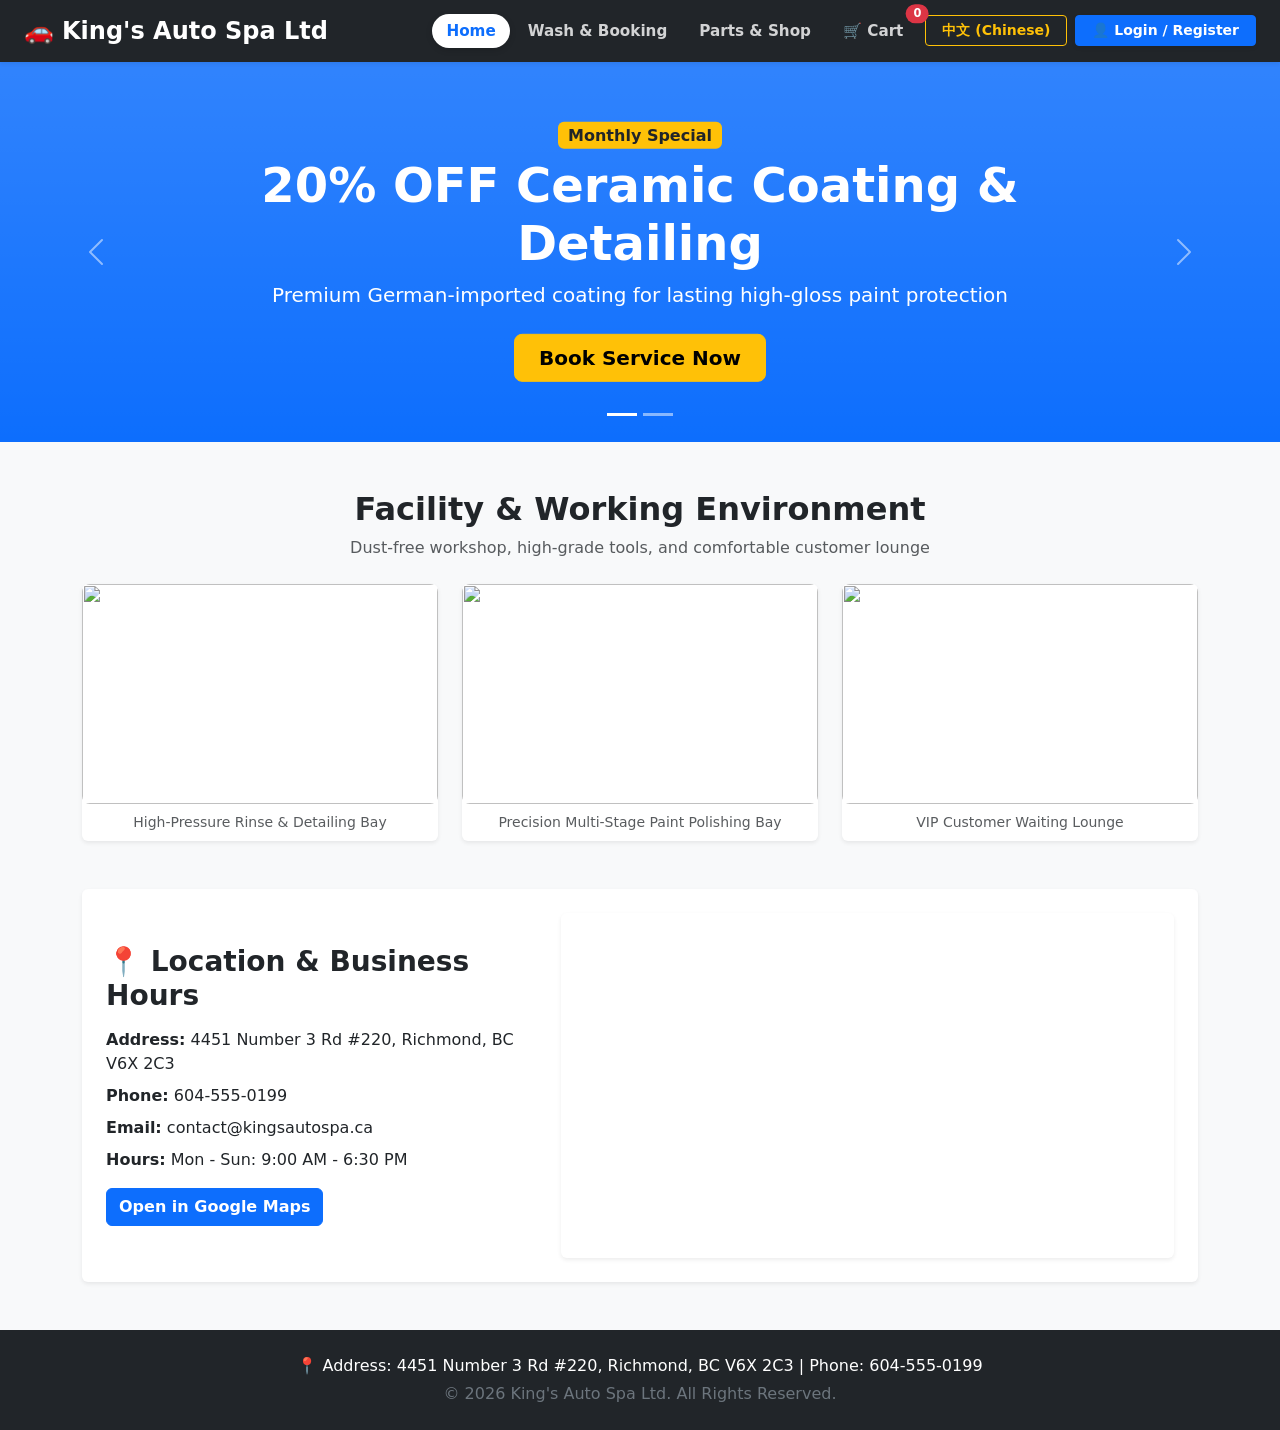
==== admin.html @ 3439a3f7 "Initial commit" ====
<!DOCTYPE html>
<html lang="en">
<head>
  <meta charset="UTF-8">
  <meta name="viewport" content="width=device-width, initial-scale=1.0">
  <title>Admin Dashboard - King's Auto Spa Ltd</title>
  <link href="https://cdn.jsdelivr.net/npm/bootstrap@5.3.0/dist/css/bootstrap.min.css" rel="stylesheet">
  <style>
    body { background-color: #f8f9fa; }
    .sidebar { min-height: 100vh; background-color: #212529; color: white; }
    .sidebar .nav-link { color: rgba(255,255,255,0.75); margin-bottom: 5px; border-radius: 6px; }
    .sidebar .nav-link.active, .sidebar .nav-link:hover { color: white; background-color: #0d6efd; }
    .metric-card { cursor: pointer; transition: transform 0.2s; }
    .metric-card:hover { transform: translateY(-3px); }
    .calendar-grid { display: grid; grid-template-columns: repeat(7, 1fr); gap: 10px; }
    .calendar-day-col { min-height: 260px; background: #ffffff; border: 1px solid #dee2e6; border-radius: 8px; padding: 8px; }
    .cal-booking-item { font-size: 0.8rem; border-radius: 4px; padding: 5px; margin-bottom: 6px; border-left: 4px solid #0d6efd; background: #e7f1ff; }
    .cal-booking-done { background: #e9ecef !important; border-left-color: #6c757d !important; color: #6c757d !important; text-decoration: line-through; }
  </style>
</head>
<body>

<div class="container-fluid">
  <div class="row">
    <!-- 侧边导航栏 -->
    <nav class="col-md-3 col-lg-2 d-md-block sidebar p-3 collapse">
      <h4 class="fw-bold text-center py-3 border-bottom border-secondary">🚗 King's Admin</h4>
      <div class="p-2 mb-3 bg-secondary bg-opacity-25 rounded text-center small" id="adminBadge">Loading...</div>

      <ul class="nav nav-pills flex-column">
        <li class="nav-item"><a class="nav-link active" id="tab-btn-dashboard" href="javascript:void(0)" onclick="switchTab('dashboard')">📊 运营看板 (Overview)</a></li>
        <li class="nav-item"><a class="nav-link" id="tab-btn-products" href="javascript:void(0)" onclick="switchTab('products')">📦 商品与库存 (Products)</a></li>
        <li class="nav-item"><a class="nav-link" id="tab-btn-bookings" href="javascript:void(0)" onclick="switchTab('bookings')">📅 洗车预约日历 (Bookings)</a></li>
        <li class="nav-item"><a class="nav-link" id="tab-btn-orders" href="javascript:void(0)" onclick="switchTab('orders')">🛍️ 总订单管理 (Orders)</a></li>

        <!-- 员工注册审批模块 (仅老板 ADMIN 可见，员工账号绝对不可见) -->
        <li class="nav-item mt-2" id="ownerApprovalTab" style="display: none;">
          <a class="nav-link position-relative text-warning border border-warning" id="tab-btn-staff" href="javascript:void(0)" onclick="switchTab('staff')">
            ✉️ 员工审批
            <span class="badge bg-danger rounded-pill ms-1" id="pendingStaffBadge">0</span>
          </a>
        </li>

        <hr class="border-secondary my-3">
        <li class="nav-item"><a class="nav-link text-info" href="index.html">🏠 返回客户主站</a></li>
        <li class="nav-item mt-2"><a class="nav-link text-danger border border-danger text-center" href="javascript:void(0)" onclick="adminLogout()">登出后台</a></li>
      </ul>
    </nav>

    <!-- 主内容区 -->
    <main class="col-md-9 ms-sm-auto col-lg-10 px-md-4 py-4">

      <!-- 1. 运营看板 -->
      <section id="tab-dashboard">
        <h3 class="fw-bold mb-4">今日营业概况</h3>
        <div class="row g-3 mb-4">
          <div class="col-md-4">
            <div class="card bg-primary text-white p-3 shadow-sm border-0 metric-card" onclick="switchTab('bookings')">
              <div class="d-flex justify-content-between"><h5>今日洗车预约</h5><span>📅 点击跳转</span></div>
              <h2 class="fw-bold mb-0" id="statTodayBookings">0 单</h2>
              <small class="text-white-50" id="statCompletedBookings">0 单已施工完成</small>
            </div>
          </div>
          <div class="col-md-4">
            <div class="card bg-success text-white p-3 shadow-sm border-0 metric-card" onclick="switchTab('orders')">
              <div class="d-flex justify-content-between"><h5>待发货/自提订单</h5><span>🛍️ 点击跳转</span></div>
              <h2 class="fw-bold mb-0" id="statPendingOrders">0 单</h2>
              <small class="text-white-50">点击进入总订单中心统一处理</small>
            </div>
          </div>
          <div class="col-md-4">
            <div class="card bg-warning text-dark p-3 shadow-sm border-0 metric-card" onclick="switchTab('products')">
              <div class="d-flex justify-content-between"><h5>库存预警</h5><span>📦 点击跳转</span></div>
              <h2 class="fw-bold mb-0" id="statLowStockCount">0 种商品</h2>
              <small class="text-truncate d-block" id="statLowStockNames">库存正常</small>
            </div>
          </div>
        </div>
      </section>

      <!-- 2. 商品与库存管理 -->
      <section id="tab-products" style="display:none;">
        <div class="d-flex justify-content-between align-items-center mb-3">
          <h3 class="fw-bold mb-0">汽车用品与库存管理</h3>
          <button class="btn btn-primary fw-bold" data-bs-toggle="modal" data-bs-target="#addProductModal">+ 上架新商品 (含照片)</button>
        </div>
        <div class="card shadow-sm border-0">
          <div class="table-responsive">
            <table class="table table-hover align-middle mb-0">
              <thead class="table-light">
              <tr>
                <th>商品图片</th>
                <th>商品名称</th>
                <th>定价 (CAD)</th>
                <th>库存调整</th>
                <th>当前状态</th>
                <th>上下架操作</th>
              </tr>
              </thead>
              <tbody id="adminProductsTable"></tbody>
            </table>
          </div>
        </div>
      </section>

      <!-- 3. 洗车预约管理与排班日历 -->
      <section id="tab-bookings" style="display:none;">
        <h3 class="fw-bold mb-3">洗车预约管理与排班日历</h3>
        <div class="card p-3 shadow-sm border-0 mb-4">
          <h5 class="fw-bold mb-3">📅 未来 7 天预约时间占用看板</h5>
          <div class="calendar-grid" id="calendarGrid"></div>
        </div>
        <div class="card shadow-sm border-0">
          <div class="card-header bg-white fw-bold">预约登记列表</div>
          <div class="table-responsive">
            <table class="table table-hover align-middle mb-0">
              <thead class="table-light">
              <tr>
                <th>客户</th>
                <th>车型 / 车牌</th>
                <th>预约套餐</th>
                <th>预约到店时间</th>
                <th>状态</th>
                <th>操作</th>
              </tr>
              </thead>
              <tbody id="adminBookingsTable"></tbody>
            </table>
          </div>
        </div>
      </section>

      <!-- 4. 总订单管理中心 -->
      <section id="tab-orders" style="display:none;">
        <h3 class="fw-bold mb-3">商城总订单管理中心</h3>
        <div class="card shadow-sm border-0">
          <div class="table-responsive">
            <table class="table table-hover align-middle mb-0">
              <thead class="table-light">
              <tr>
                <th>订单号 / 时间</th>
                <th>客户信息</th>
                <th>购买商品</th>
                <th>金额 / 支付方式</th>
                <th>履约方式</th>
                <th>处理操作</th>
              </tr>
              </thead>
              <tbody id="adminOrdersTable"></tbody>
            </table>
          </div>
        </div>
      </section>

      <!-- 5. 员工申请审批中心 (仅老板 ADMIN 可见) -->
      <section id="tab-staff" style="display:none;">
        <h3 class="fw-bold mb-3">👔 员工注册申请审批中心</h3>
        <div class="card shadow-sm border-0 mb-4">
          <div class="card-header bg-warning bg-opacity-25 fw-bold">待审批员工名单</div>
          <div class="table-responsive">
            <table class="table table-hover align-middle mb-0">
              <thead class="table-light">
              <tr>
                <th>申请人姓名</th>
                <th>申请邮箱</th>
                <th>指定工位号</th>
                <th>申请提交时间</th>
                <th>审批操作</th>
              </tr>
              </thead>
              <tbody id="pendingStaffTable"></tbody>
            </table>
          </div>
        </div>

        <div class="card shadow-sm border-0">
          <div class="card-header bg-light fw-bold">已批准正式员工列表</div>
          <div class="table-responsive">
            <table class="table table-hover align-middle mb-0">
              <thead class="table-light">
              <tr>
                <th>员工姓名</th>
                <th>登录邮箱</th>
                <th>工位号</th>
                <th>账号状态</th>
                <th>管理</th>
              </tr>
              </thead>
              <tbody id="approvedStaffTable"></tbody>
            </table>
          </div>
        </div>
      </section>

    </main>
  </div>
</div>

<!-- 上架新商品 Modal -->
<div class="modal fade" id="addProductModal" tabindex="-1">
  <div class="modal-dialog">
    <div class="modal-content">
      <div class="modal-header">
        <h5 class="modal-title fw-bold">上架新商品</h5>
        <button type="button" class="btn-close" data-bs-dismiss="modal"></button>
      </div>
      <form onsubmit="handleAddNewProduct(event)">
        <div class="modal-body">
          <div class="mb-3">
            <label class="form-label fw-bold">商品名称 *</label>
            <input type="text" class="form-control" id="newProdName" placeholder="例如：德国进口去油膜清洁湿巾" required>
          </div>
          <div class="mb-3">
            <label class="form-label fw-bold">定价 ($ CAD) *</label>
            <input type="number" step="0.01" class="form-control" id="newProdPrice" placeholder="24.99" required>
          </div>
          <div class="mb-3">
            <label class="form-label fw-bold">初始库存数量 *</label>
            <input type="number" class="form-control" id="newProdStock" placeholder="20" required>
          </div>
          <div class="mb-3">
            <label class="form-label fw-bold">选择商品照片 (本地文件上传) *</label>
            <input type="file" class="form-control" id="newProdFile" accept="image/*">
            <small class="text-muted">也可以在下方直接填入在线图片链接：</small>
            <input type="url" class="form-control mt-1" id="newProdUrl" placeholder="https://example.com/photo.jpg">
          </div>
        </div>
        <div class="modal-footer">
          <button type="button" class="btn btn-secondary" data-bs-dismiss="modal">取消</button>
          <button type="submit" class="btn btn-primary fw-bold">确认上架到商城</button>
        </div>
      </form>
    </div>
  </div>
</div>

<script src="https://cdn.jsdelivr.net/npm/bootstrap@5.3.0/dist/js/bootstrap.bundle.min.js"></script>
<script>
  let currentUser = null;

  document.addEventListener('DOMContentLoaded', () => {
    currentUser = JSON.parse(localStorage.getItem('apex_user'));
    if (!currentUser || (currentUser.role !== 'ADMIN' && currentUser.role !== 'STAFF')) {
      alert('⚠️ 访问拒绝：仅老板或员工账号有权访问此后台！');
      window.location.href = 'index.html';
      return;
    }

    // 显示身份徽章
    const isOwner = (currentUser.role === 'ADMIN');
    document.getElementById('adminBadge').innerHTML = `
            <div>👤 <strong>${currentUser.name}</strong></div>
            <div class="text-warning small">${isOwner ? '👑 超级管理员 (Owner)' : `🛠️ 车行员工 (${currentUser.station || 'Staff'})`}</div>
        `;

    // 核心权限隔离：只有老板才显示“员工审批”选项卡
    if (isOwner) {
      document.getElementById('ownerApprovalTab').style.display = 'block';
    }

    refreshAllAdminData();
  });

  function adminLogout() {
    localStorage.removeItem('apex_user');
    window.location.href = 'index.html';
  }

  function switchTab(tabId) {
    // 安全拦截：非老板用户阻止切换到员工审批页面
    if (tabId === 'staff' && currentUser.role !== 'ADMIN') {
      alert('⚠️ 权限不足：员工无权进行账号审批操作！');
      return;
    }

    document.querySelectorAll('main > section').forEach(sec => sec.style.display = 'none');
    document.getElementById('tab-' + tabId).style.display = 'block';
    document.querySelectorAll('.sidebar .nav-link').forEach(link => link.classList.remove('active'));
    const btn = document.getElementById('tab-btn-' + tabId);
    if (btn) btn.classList.add('active');

    refreshAllAdminData();
  }

  function refreshAllAdminData() {
    renderDashboardMetrics();
    renderAdminProducts();
    renderAdminBookingsAndCalendar();
    renderAdminOrders();
    if (currentUser && currentUser.role === 'ADMIN') {
      renderStaffApprovalModule();
    }
  }

  // 1. 运营看板
  function renderDashboardMetrics() {
    const todayStr = new Date().toISOString().split('T')[0];
    const bookings = JSON.parse(localStorage.getItem('apex_bookings') || "[]");
    const todayBookings = bookings.filter(b => b.date === todayStr);
    const doneToday = todayBookings.filter(b => b.status === 'COMPLETED').length;

    document.getElementById('statTodayBookings').innerText = `${todayBookings.length} 单`;
    document.getElementById('statCompletedBookings').innerText = `${doneToday} 单已施工完成`;

    const orders = JSON.parse(localStorage.getItem('apex_all_orders') || "[]");
    const pendingOrders = orders.filter(o => o.status !== 'COMPLETED').length;
    document.getElementById('statPendingOrders').innerText = `${pendingOrders} 单`;

    const products = JSON.parse(localStorage.getItem('apex_products') || "[]");
    const lowStock = products.filter(p => p.stock <= 3);
    document.getElementById('statLowStockCount').innerText = `${lowStock.length} 种商品`;
    document.getElementById('statLowStockNames').innerText = lowStock.length > 0 ? lowStock.map(p => p.name).join(', ') : '库存正常';
  }

  // 2. 商品管理
  function renderAdminProducts() {
    const products = JSON.parse(localStorage.getItem('apex_products') || "[]");
    const tbody = document.getElementById('adminProductsTable');
    tbody.innerHTML = products.map(p => `
            <tr>
                <td><img src="${p.img}" style="width:50px; height:50px; object-fit:cover;" class="rounded border"></td>
                <td class="fw-bold">${p.name}</td>
                <td>$${parseFloat(p.price).toFixed(2)}</td>
                <td>
                    <div class="d-flex align-items-center gap-2">
                        <button class="btn btn-outline-secondary btn-sm px-2" onclick="changeStock(${p.id}, -1)">-</button>
                        <span class="fw-bold ${p.stock <= 3 ? 'text-danger' : ''}">${p.stock} 件</span>
                        <button class="btn btn-outline-secondary btn-sm px-2" onclick="changeStock(${p.id}, 1)">+</button>
                    </div>
                </td>
                <td>
                    <span class="badge ${p.status === 'ACTIVE' ? (p.stock > 0 ? 'bg-success' : 'bg-warning text-dark') : 'bg-secondary'}">
                        ${p.status === 'ACTIVE' ? (p.stock > 0 ? '在售中' : '缺货中') : '已下架'}
                    </span>
                </td>
                <td>
                    <button class="btn btn-sm ${p.status === 'ACTIVE' ? 'btn-outline-danger' : 'btn-outline-success'}" onclick="toggleProductStatus(${p.id})">
                        ${p.status === 'ACTIVE' ? '下架商品' : '重新上架'}
                    </button>
                </td>
            </tr>
        `).join('');
  }

  function changeStock(prodId, delta) {
    let products = JSON.parse(localStorage.getItem('apex_products') || "[]");
    const p = products.find(i => i.id === prodId);
    if (p) {
      p.stock = Math.max(0, p.stock + delta);
      localStorage.setItem('apex_products', JSON.stringify(products));
      refreshAllAdminData();
    }
  }

  function toggleProductStatus(prodId) {
    let products = JSON.parse(localStorage.getItem('apex_products') || "[]");
    const p = products.find(i => i.id === prodId);
    if (p) {
      p.status = (p.status === 'ACTIVE') ? 'INACTIVE' : 'ACTIVE';
      localStorage.setItem('apex_products', JSON.stringify(products));
      refreshAllAdminData();
    }
  }

  function handleAddNewProduct(event) {
    event.preventDefault();
    const name = document.getElementById('newProdName').value.trim();
    const price = parseFloat(document.getElementById('newProdPrice').value);
    const stock = parseInt(document.getElementById('newProdStock').value);
    const fileInput = document.getElementById('newProdFile');
    const urlInput = document.getElementById('newProdUrl').value.trim();

    const finalizeSave = (imgSrc) => {
      let products = JSON.parse(localStorage.getItem('apex_products') || "[]");
      products.unshift({
        id: Date.now(),
        name,
        price,
        stock,
        status: "ACTIVE",
        img: imgSrc || "https://images.unsplash.com/photo-1563720223185-11003d516935?auto=format&fit=crop&w=400&q=80"
      });
      localStorage.setItem('apex_products', JSON.stringify(products));

      bootstrap.Modal.getInstance(document.getElementById('addProductModal')).hide();
      event.target.reset();
      alert('新商品上架成功，前台商城已实时同步！');
      refreshAllAdminData();
    };

    if (fileInput.files && fileInput.files[0]) {
      const reader = new FileReader();
      reader.onload = (e) => finalizeSave(e.target.result);
      reader.readAsDataURL(fileInput.files[0]);
    } else {
      finalizeSave(urlInput);
    }
  }

  // 3. 预约与日历
  function renderAdminBookingsAndCalendar() {
    const bookings = JSON.parse(localStorage.getItem('apex_bookings') || "[]");
    const tbody = document.getElementById('adminBookingsTable');
    tbody.innerHTML = bookings.map(b => `
            <tr>
                <td><strong>${b.name}</strong><br><small class="text-muted">${b.phone}</small></td>
                <td><span class="badge bg-light text-dark border">${b.carModel || 'N/A'}</span><br><code>${b.carPlate || 'N/A'}</code></td>
                <td>${b.pkg}</td>
                <td><strong>${b.date}</strong> ${b.time}</td>
                <td><span class="badge ${b.status === 'COMPLETED' ? 'bg-secondary' : 'bg-warning text-dark'}">${b.status === 'COMPLETED' ? '已施工完成' : '待到店'}</span></td>
                <td>
                    ${b.status !== 'COMPLETED' ? `<button class="btn btn-success btn-sm" onclick="completeBooking(${b.id})">标记完成</button>` : `<button class="btn btn-sm btn-outline-secondary" disabled>已归档</button>`}
                </td>
            </tr>
        `).join('');

    const grid = document.getElementById('calendarGrid');
    grid.innerHTML = '';
    for (let i = 0; i < 7; i++) {
      const d = new Date();
      d.setDate(d.getDate() + i);
      const dateStr = d.toISOString().split('T')[0];
      const dayBookings = bookings.filter(b => b.date === dateStr);

      grid.innerHTML += `
                <div class="calendar-day-col">
                    <div class="fw-bold border-bottom pb-1 mb-2 text-center ${i === 0 ? 'text-primary' : ''}">
                        ${dateStr.slice(5)} ${i === 0 ? '(今天)' : ''}
                    </div>
                    ${dayBookings.length === 0 ? '<div class="text-muted text-center small mt-4">空闲无排班</div>' : dayBookings.map(b => `
                        <div class="cal-booking-item ${b.status === 'COMPLETED' ? 'cal-booking-done' : ''}">
                            <strong>⏰ ${b.time}</strong><br>
                            ${b.name} (${b.carModel || 'Car'})<br>
                            <small>${b.pkg.split('(')[0]}</small>${b.status === 'COMPLETED' ? '<div><span class="badge bg-secondary">✓ 已完成</span></div>' : ''}
                        </div>
                    `).join('')}
                </div>
            `;
    }
  }

  function completeBooking(bookingId) {
    let bookings = JSON.parse(localStorage.getItem('apex_bookings') || "[]");
    const target = bookings.find(b => b.id === bookingId);
    if (target) {
      target.status = 'COMPLETED';
      localStorage.setItem('apex_bookings', JSON.stringify(bookings));
      refreshAllAdminData();
    }
  }

  // 4. 总订单处理
  function renderAdminOrders() {
    const orders = JSON.parse(localStorage.getItem('apex_all_orders') || "[]");
    const tbody = document.getElementById('adminOrdersTable');
    tbody.innerHTML = orders.map(o => `
            <tr>
                <td><strong>${o.orderId}</strong><br><small class="text-muted">${o.date}</small></td>
                <td>${o.customerName}<br><small class="text-muted">${o.customerEmail}</small></td>
                <td>${o.items.map(i => `<div>${i.name} ×${i.qty}</div>`).join('')}</td>
                <td><strong class="text-danger">$${o.total.toFixed(2)}</strong><br><small class="badge bg-light text-dark border">${o.paymentMethod}</small></td>
                <td><span class="badge bg-info text-dark">${o.delivery}</span><br><small>${o.address}</small></td>
                <td>
                    ${o.status !== 'COMPLETED' ? `<button class="btn btn-primary btn-sm" onclick="completeOrder('${o.orderId}')">标记已发货/自提</button>` : `<span class="text-success small fw-bold">✓ 订单已完成</span>`}
                </td>
            </tr>
        `).join('');
  }

  function completeOrder(orderId) {
    let orders = JSON.parse(localStorage.getItem('apex_all_orders') || "[]");
    const o = orders.find(item => item.orderId === orderId);
    if (o) {
      o.status = 'COMPLETED';
      localStorage.setItem('apex_all_orders', JSON.stringify(orders));
      refreshAllAdminData();
    }
  }

  // 5. 老板专用：员工审批流 (Employee Approval Flow)
  function renderStaffApprovalModule() {
    const pending = JSON.parse(localStorage.getItem('apex_pending_staff') || "[]");
    const approved = JSON.parse(localStorage.getItem('apex_approved_staff') || "[]");

    // 更新侧边栏小红标徽章
    document.getElementById('pendingStaffBadge').innerText = pending.length;

    // 待审批列表
    const pendingTbody = document.getElementById('pendingStaffTable');
    if (pending.length === 0) {
      pendingTbody.innerHTML = `<tr><td colspan="5" class="text-center text-muted py-3">暂无待审批的员工申请</td></tr>`;
    } else {
      pendingTbody.innerHTML = pending.map(s => `
                <tr>
                    <td class="fw-bold">${s.name}</td>
                    <td>${s.email}</td>
                    <td><span class="badge bg-warning text-dark">${s.station}</span></td>
                    <td><small class="text-muted">${s.appliedAt}</small></td>
                    <td>
                        <button class="btn btn-success btn-sm me-2" onclick="approveStaff(${s.id})">Approve (批准)</button>
                        <button class="btn btn-outline-danger btn-sm" onclick="rejectStaff(${s.id})">Reject (拒绝)</button>
                    </td>
                </tr>
            `).join('');
    }

    // 已批准员工列表
    const approvedTbody = document.getElementById('approvedStaffTable');
    if (approved.length === 0) {
      approvedTbody.innerHTML = `<tr><td colspan="5" class="text-center text-muted py-3">尚未添加任何正式员工</td></tr>`;
    } else {
      approvedTbody.innerHTML = approved.map(s => `
                <tr>
                    <td class="fw-bold">${s.name}</td>
                    <td>${s.email}</td>
                    <td><span class="badge bg-info text-dark">${s.station}</span></td>
                    <td><span class="badge bg-success">正常 (Active)</span></td>
                    <td>
                        <button class="btn btn-outline-danger btn-sm" onclick="removeApprovedStaff('${s.email}')">注销账号</button>
                    </td>
                </tr>
            `).join('');
    }
  }

  function approveStaff(staffId) {
    let pending = JSON.parse(localStorage.getItem('apex_pending_staff') || "[]");
    let approved = JSON.parse(localStorage.getItem('apex_approved_staff') || "[]");

    const targetIndex = pending.findIndex(s => s.id === staffId);
    if (targetIndex !== -1) {
      const target = pending.splice(targetIndex, 1)[0];
      approved.push(target);
      localStorage.setItem('apex_pending_staff', JSON.stringify(pending));
      localStorage.setItem('apex_approved_staff', JSON.stringify(approved));
      alert(`✅ 已批准员工 [${target.name} - 工位: ${target.station}]，该员工现在可凭工位密码登录后台！`);
      refreshAllAdminData();
    }
  }

  function rejectStaff(staffId) {
    let pending = JSON.parse(localStorage.getItem('apex_pending_staff') || "[]");
    pending = pending.filter(s => s.id !== staffId);
    localStorage.setItem('apex_pending_staff', JSON.stringify(pending));
    alert('已拒绝该员工申请');
    refreshAllAdminData();
  }

  function removeApprovedStaff(email) {
    if (confirm(`确定要注销员工 (${email}) 的后台权限吗？`)) {
      let approved = JSON.parse(localStorage.getItem('apex_approved_staff') || "[]");
      approved = approved.filter(s => s.email !== email);
      localStorage.setItem('apex_approved_staff', JSON.stringify(approved));
      refreshAllAdminData();
    }
  }
</script>
</body>
</html>
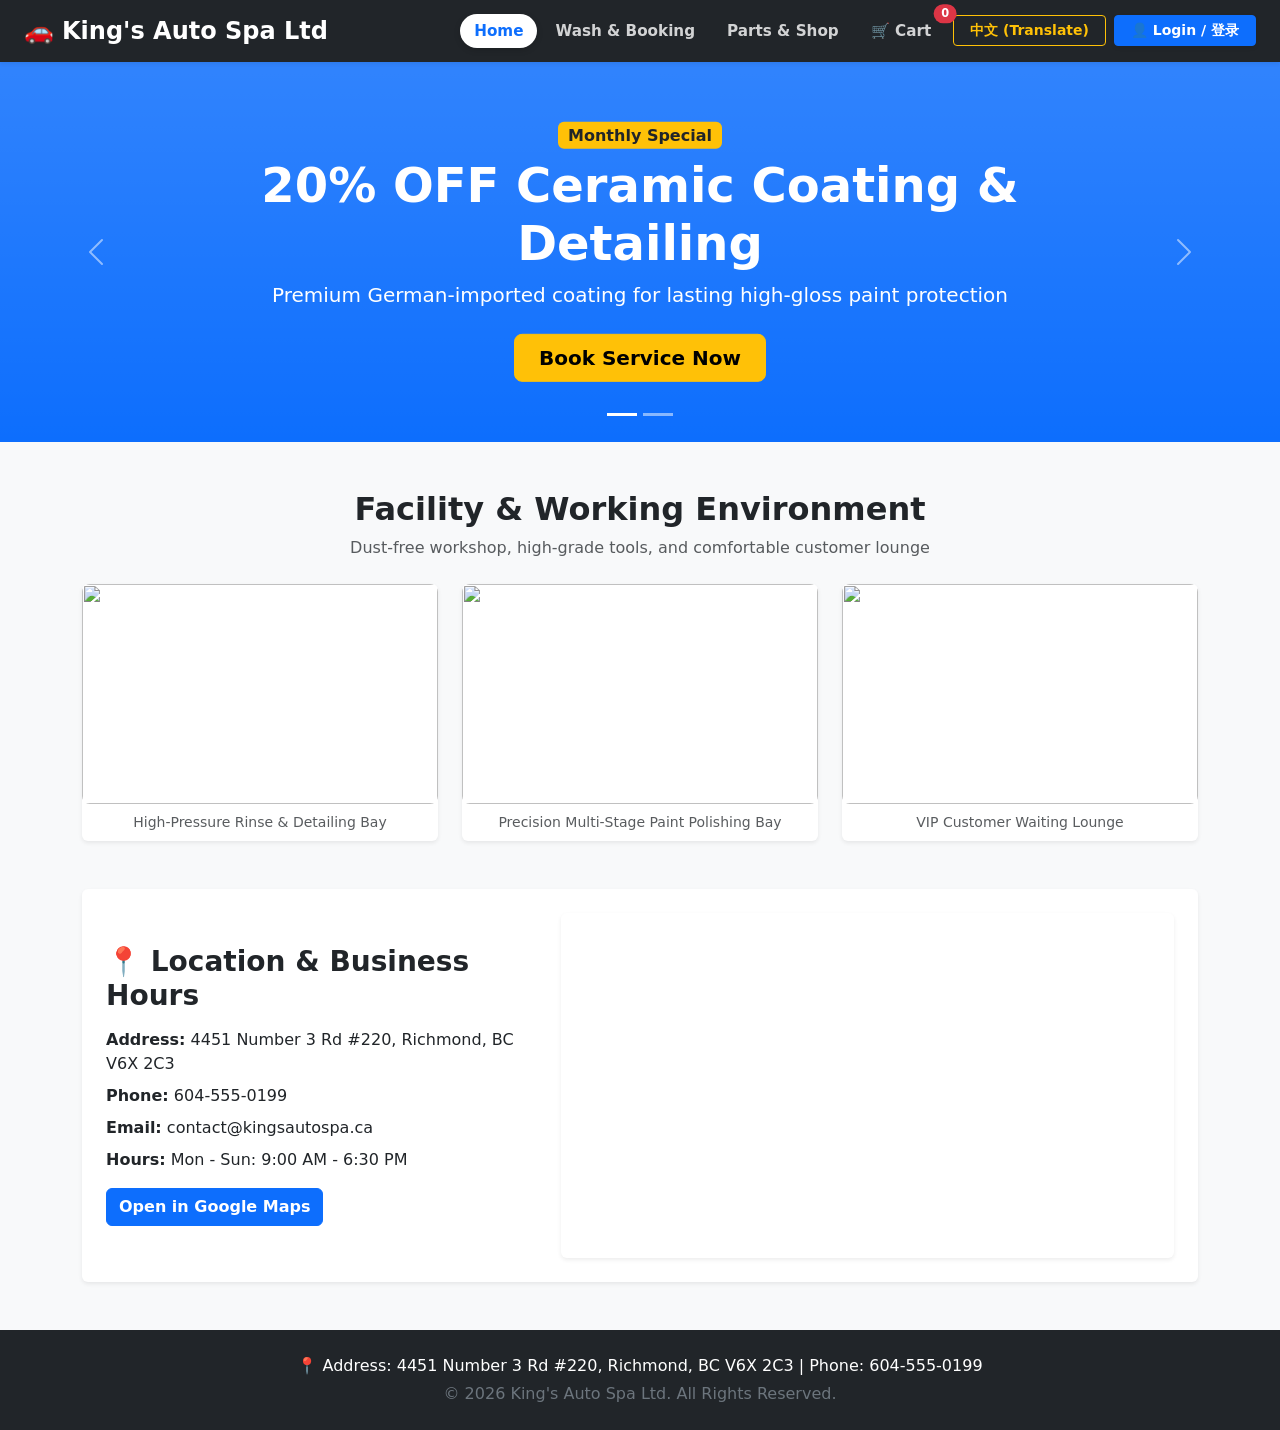
==== commit 737c9da6: "update ui" ====
--- a/admin.html
+++ b/admin.html
@@ -1,5 +1,5 @@
 <!DOCTYPE html>
-<html lang="en">
+<html lang="en" class="notranslate">
 <head>
   <meta charset="UTF-8">
   <meta name="viewport" content="width=device-width, initial-scale=1.0">
@@ -28,22 +28,42 @@
       <div class="p-2 mb-3 bg-secondary bg-opacity-25 rounded text-center small" id="adminBadge">Loading...</div>
 
       <ul class="nav nav-pills flex-column">
-        <li class="nav-item"><a class="nav-link active" id="tab-btn-dashboard" href="javascript:void(0)" onclick="switchTab('dashboard')">📊 运营看板 (Overview)</a></li>
-        <li class="nav-item"><a class="nav-link" id="tab-btn-products" href="javascript:void(0)" onclick="switchTab('products')">📦 商品与库存 (Products)</a></li>
-        <li class="nav-item"><a class="nav-link" id="tab-btn-bookings" href="javascript:void(0)" onclick="switchTab('bookings')">📅 洗车预约日历 (Bookings)</a></li>
-        <li class="nav-item"><a class="nav-link" id="tab-btn-orders" href="javascript:void(0)" onclick="switchTab('orders')">🛍️ 总订单管理 (Orders)</a></li>
-
-        <!-- 员工注册审批模块 (仅老板 ADMIN 可见，员工账号绝对不可见) -->
+        <li class="nav-item">
+          <a class="nav-link active" id="tab-btn-dashboard" href="javascript:void(0)" onclick="switchTab('dashboard')">
+            📊 运营概览 (Dashboard)
+          </a>
+        </li>
+        <li class="nav-item">
+          <a class="nav-link" id="tab-btn-products" href="javascript:void(0)" onclick="switchTab('products')">
+            📦 商品与库存 (Products)
+          </a>
+        </li>
+        <li class="nav-item">
+          <a class="nav-link" id="tab-btn-bookings" href="javascript:void(0)" onclick="switchTab('bookings')">
+            📅 洗车预约日历 (Bookings)
+          </a>
+        </li>
+        <li class="nav-item">
+          <a class="nav-link" id="tab-btn-orders" href="javascript:void(0)" onclick="switchTab('orders')">
+            🛍️ 总订单管理 (Orders)
+          </a>
+        </li>
+
+        <!-- 员工注册审批模块 (仅老板可见) -->
         <li class="nav-item mt-2" id="ownerApprovalTab" style="display: none;">
           <a class="nav-link position-relative text-warning border border-warning" id="tab-btn-staff" href="javascript:void(0)" onclick="switchTab('staff')">
-            ✉️ 员工审批
+            ✉️ 员工审批 (Staff Approval)
             <span class="badge bg-danger rounded-pill ms-1" id="pendingStaffBadge">0</span>
           </a>
         </li>
 
         <hr class="border-secondary my-3">
-        <li class="nav-item"><a class="nav-link text-info" href="index.html">🏠 返回客户主站</a></li>
-        <li class="nav-item mt-2"><a class="nav-link text-danger border border-danger text-center" href="javascript:void(0)" onclick="adminLogout()">登出后台</a></li>
+        <li class="nav-item">
+          <a class="nav-link text-info" href="index.html">🏠 返回客户主站 (Main Site)</a>
+        </li>
+        <li class="nav-item mt-2">
+          <a class="nav-link text-danger border border-danger text-center" href="javascript:void(0)" onclick="adminLogout()">登出后台 (Logout)</a>
+        </li>
       </ul>
     </nav>
 
@@ -52,25 +72,25 @@
 
       <!-- 1. 运营看板 -->
       <section id="tab-dashboard">
-        <h3 class="fw-bold mb-4">今日营业概况</h3>
+        <h3 class="fw-bold mb-4">今日营业概况 / Operations Overview</h3>
         <div class="row g-3 mb-4">
           <div class="col-md-4">
             <div class="card bg-primary text-white p-3 shadow-sm border-0 metric-card" onclick="switchTab('bookings')">
-              <div class="d-flex justify-content-between"><h5>今日洗车预约</h5><span>📅 点击跳转</span></div>
+              <div class="d-flex justify-content-between"><h5>今日洗车预约 (Bookings)</h5><span>📅 点击跳转</span></div>
               <h2 class="fw-bold mb-0" id="statTodayBookings">0 单</h2>
               <small class="text-white-50" id="statCompletedBookings">0 单已施工完成</small>
             </div>
           </div>
           <div class="col-md-4">
             <div class="card bg-success text-white p-3 shadow-sm border-0 metric-card" onclick="switchTab('orders')">
-              <div class="d-flex justify-content-between"><h5>待发货/自提订单</h5><span>🛍️ 点击跳转</span></div>
+              <div class="d-flex justify-content-between"><h5>待发货/自提订单 (Orders)</h5><span>🛍️ 点击跳转</span></div>
               <h2 class="fw-bold mb-0" id="statPendingOrders">0 单</h2>
               <small class="text-white-50">点击进入总订单中心统一处理</small>
             </div>
           </div>
           <div class="col-md-4">
             <div class="card bg-warning text-dark p-3 shadow-sm border-0 metric-card" onclick="switchTab('products')">
-              <div class="d-flex justify-content-between"><h5>库存预警</h5><span>📦 点击跳转</span></div>
+              <div class="d-flex justify-content-between"><h5>库存预警 (Low Stock)</h5><span>📦 点击跳转</span></div>
               <h2 class="fw-bold mb-0" id="statLowStockCount">0 种商品</h2>
               <small class="text-truncate d-block" id="statLowStockNames">库存正常</small>
             </div>
@@ -81,20 +101,20 @@
       <!-- 2. 商品与库存管理 -->
       <section id="tab-products" style="display:none;">
         <div class="d-flex justify-content-between align-items-center mb-3">
-          <h3 class="fw-bold mb-0">汽车用品与库存管理</h3>
-          <button class="btn btn-primary fw-bold" data-bs-toggle="modal" data-bs-target="#addProductModal">+ 上架新商品 (含照片)</button>
+          <h3 class="fw-bold mb-0">汽车用品与库存管理 / Products & Inventory</h3>
+          <button class="btn btn-primary fw-bold" data-bs-toggle="modal" data-bs-target="#addProductModal">+ 上架新商品 (Add Product)</button>
         </div>
         <div class="card shadow-sm border-0">
           <div class="table-responsive">
             <table class="table table-hover align-middle mb-0">
               <thead class="table-light">
               <tr>
-                <th>商品图片</th>
-                <th>商品名称</th>
+                <th>图片 (Photo)</th>
+                <th>商品名称 (Product Name)</th>
                 <th>定价 (CAD)</th>
-                <th>库存调整</th>
-                <th>当前状态</th>
-                <th>上下架操作</th>
+                <th>库存调整 (Stock)</th>
+                <th>当前状态 (Status)</th>
+                <th>上下架操作 (Action)</th>
               </tr>
               </thead>
               <tbody id="adminProductsTable"></tbody>
@@ -105,23 +125,23 @@
 
       <!-- 3. 洗车预约管理与排班日历 -->
       <section id="tab-bookings" style="display:none;">
-        <h3 class="fw-bold mb-3">洗车预约管理与排班日历</h3>
+        <h3 class="fw-bold mb-3">洗车预约管理与排班日历 / Detailing Schedule</h3>
         <div class="card p-3 shadow-sm border-0 mb-4">
-          <h5 class="fw-bold mb-3">📅 未来 7 天预约时间占用看板</h5>
+          <h5 class="fw-bold mb-3">📅 未来 7 天预约时间看板 (7-Day Schedule)</h5>
           <div class="calendar-grid" id="calendarGrid"></div>
         </div>
         <div class="card shadow-sm border-0">
-          <div class="card-header bg-white fw-bold">预约登记列表</div>
+          <div class="card-header bg-white fw-bold">预约登记列表 / Booking Records</div>
           <div class="table-responsive">
             <table class="table table-hover align-middle mb-0">
               <thead class="table-light">
               <tr>
-                <th>客户</th>
-                <th>车型 / 车牌</th>
-                <th>预约套餐</th>
-                <th>预约到店时间</th>
-                <th>状态</th>
-                <th>操作</th>
+                <th>客户 (Customer)</th>
+                <th>车型 / 车牌 (Model & Plate)</th>
+                <th>预约套餐 (Package)</th>
+                <th>预约到店时间 (Date & Time)</th>
+                <th>状态 (Status)</th>
+                <th>操作 (Action)</th>
               </tr>
               </thead>
               <tbody id="adminBookingsTable"></tbody>
@@ -132,18 +152,18 @@
 
       <!-- 4. 总订单管理中心 -->
       <section id="tab-orders" style="display:none;">
-        <h3 class="fw-bold mb-3">商城总订单管理中心</h3>
+        <h3 class="fw-bold mb-3">商城总订单管理中心 / Order Fulfillment</h3>
         <div class="card shadow-sm border-0">
           <div class="table-responsive">
             <table class="table table-hover align-middle mb-0">
               <thead class="table-light">
               <tr>
-                <th>订单号 / 时间</th>
-                <th>客户信息</th>
-                <th>购买商品</th>
-                <th>金额 / 支付方式</th>
-                <th>履约方式</th>
-                <th>处理操作</th>
+                <th>订单号 / 时间 (ID & Date)</th>
+                <th>客户信息 (Customer)</th>
+                <th>购买商品 (Items)</th>
+                <th>金额 / 支付方式 (Total & Payment)</th>
+                <th>履约方式 (Fulfillment)</th>
+                <th>处理操作 (Action)</th>
               </tr>
               </thead>
               <tbody id="adminOrdersTable"></tbody>
@@ -152,20 +172,20 @@
         </div>
       </section>
 
-      <!-- 5. 员工申请审批中心 (仅老板 ADMIN 可见) -->
+      <!-- 5. 员工申请审批中心 (仅老板可见) -->
       <section id="tab-staff" style="display:none;">
-        <h3 class="fw-bold mb-3">👔 员工注册申请审批中心</h3>
+        <h3 class="fw-bold mb-3">👔 员工注册申请审批中心 / Staff Approval</h3>
         <div class="card shadow-sm border-0 mb-4">
-          <div class="card-header bg-warning bg-opacity-25 fw-bold">待审批员工名单</div>
+          <div class="card-header bg-warning bg-opacity-25 fw-bold">待审批员工名单 / Pending Staff Applications</div>
           <div class="table-responsive">
             <table class="table table-hover align-middle mb-0">
               <thead class="table-light">
               <tr>
-                <th>申请人姓名</th>
-                <th>申请邮箱</th>
-                <th>指定工位号</th>
-                <th>申请提交时间</th>
-                <th>审批操作</th>
+                <th>申请人姓名 (Name)</th>
+                <th>申请邮箱 (Email)</th>
+                <th>工位编号 (Station)</th>
+                <th>申请时间 (Applied At)</th>
+                <th>审批操作 (Action)</th>
               </tr>
               </thead>
               <tbody id="pendingStaffTable"></tbody>
@@ -174,16 +194,16 @@
         </div>
 
         <div class="card shadow-sm border-0">
-          <div class="card-header bg-light fw-bold">已批准正式员工列表</div>
+          <div class="card-header bg-light fw-bold">已批准正式员工列表 / Active Staff Members</div>
           <div class="table-responsive">
             <table class="table table-hover align-middle mb-0">
               <thead class="table-light">
               <tr>
-                <th>员工姓名</th>
-                <th>登录邮箱</th>
-                <th>工位号</th>
-                <th>账号状态</th>
-                <th>管理</th>
+                <th>员工姓名 (Name)</th>
+                <th>登录邮箱 (Email)</th>
+                <th>工位号 (Station)</th>
+                <th>账号状态 (Status)</th>
+                <th>管理 (Action)</th>
               </tr>
               </thead>
               <tbody id="approvedStaffTable"></tbody>
@@ -201,33 +221,33 @@
   <div class="modal-dialog">
     <div class="modal-content">
       <div class="modal-header">
-        <h5 class="modal-title fw-bold">上架新商品</h5>
+        <h5 class="modal-title fw-bold">上架新商品 / Add New Product</h5>
         <button type="button" class="btn-close" data-bs-dismiss="modal"></button>
       </div>
       <form onsubmit="handleAddNewProduct(event)">
         <div class="modal-body">
           <div class="mb-3">
-            <label class="form-label fw-bold">商品名称 *</label>
+            <label class="form-label fw-bold">商品名称 / Product Name *</label>
             <input type="text" class="form-control" id="newProdName" placeholder="例如：德国进口去油膜清洁湿巾" required>
           </div>
           <div class="mb-3">
-            <label class="form-label fw-bold">定价 ($ CAD) *</label>
+            <label class="form-label fw-bold">定价 / Price ($ CAD) *</label>
             <input type="number" step="0.01" class="form-control" id="newProdPrice" placeholder="24.99" required>
           </div>
           <div class="mb-3">
-            <label class="form-label fw-bold">初始库存数量 *</label>
+            <label class="form-label fw-bold">初始库存数量 / Initial Stock *</label>
             <input type="number" class="form-control" id="newProdStock" placeholder="20" required>
           </div>
           <div class="mb-3">
-            <label class="form-label fw-bold">选择商品照片 (本地文件上传) *</label>
+            <label class="form-label fw-bold">选择商品照片 / Upload Photo *</label>
             <input type="file" class="form-control" id="newProdFile" accept="image/*">
-            <small class="text-muted">也可以在下方直接填入在线图片链接：</small>
+            <small class="text-muted">也可在此直接填写在线图片网址：</small>
             <input type="url" class="form-control mt-1" id="newProdUrl" placeholder="https://example.com/photo.jpg">
           </div>
         </div>
         <div class="modal-footer">
-          <button type="button" class="btn btn-secondary" data-bs-dismiss="modal">取消</button>
-          <button type="submit" class="btn btn-primary fw-bold">确认上架到商城</button>
+          <button type="button" class="btn btn-secondary" data-bs-dismiss="modal">取消 (Cancel)</button>
+          <button type="submit" class="btn btn-primary fw-bold">确认上架 (Confirm)</button>
         </div>
       </form>
     </div>
@@ -246,14 +266,12 @@
       return;
     }
 
-    // 显示身份徽章
     const isOwner = (currentUser.role === 'ADMIN');
     document.getElementById('adminBadge').innerHTML = `
             <div>👤 <strong>${currentUser.name}</strong></div>
             <div class="text-warning small">${isOwner ? '👑 超级管理员 (Owner)' : `🛠️ 车行员工 (${currentUser.station || 'Staff'})`}</div>
         `;
 
-    // 核心权限隔离：只有老板才显示“员工审批”选项卡
     if (isOwner) {
       document.getElementById('ownerApprovalTab').style.display = 'block';
     }
@@ -267,7 +285,6 @@
   }
 
   function switchTab(tabId) {
-    // 安全拦截：非老板用户阻止切换到员工审批页面
     if (tabId === 'staff' && currentUser.role !== 'ADMIN') {
       alert('⚠️ 权限不足：员工无权进行账号审批操作！');
       return;
@@ -292,7 +309,6 @@
     }
   }
 
-  // 1. 运营看板
   function renderDashboardMetrics() {
     const todayStr = new Date().toISOString().split('T')[0];
     const bookings = JSON.parse(localStorage.getItem('apex_bookings') || "[]");
@@ -312,7 +328,6 @@
     document.getElementById('statLowStockNames').innerText = lowStock.length > 0 ? lowStock.map(p => p.name).join(', ') : '库存正常';
   }
 
-  // 2. 商品管理
   function renderAdminProducts() {
     const products = JSON.parse(localStorage.getItem('apex_products') || "[]");
     const tbody = document.getElementById('adminProductsTable');
@@ -330,12 +345,12 @@
                 </td>
                 <td>
                     <span class="badge ${p.status === 'ACTIVE' ? (p.stock > 0 ? 'bg-success' : 'bg-warning text-dark') : 'bg-secondary'}">
-                        ${p.status === 'ACTIVE' ? (p.stock > 0 ? '在售中' : '缺货中') : '已下架'}
+                        ${p.status === 'ACTIVE' ? (p.stock > 0 ? '在售中 / Active' : '缺货 / Out of Stock') : '已下架 / Off Shelf'}
                     </span>
                 </td>
                 <td>
                     <button class="btn btn-sm ${p.status === 'ACTIVE' ? 'btn-outline-danger' : 'btn-outline-success'}" onclick="toggleProductStatus(${p.id})">
-                        ${p.status === 'ACTIVE' ? '下架商品' : '重新上架'}
+                        ${p.status === 'ACTIVE' ? '下架 (Take Off)' : '重新上架 (Put On)'}
                     </button>
                 </td>
             </tr>
@@ -397,7 +412,6 @@
     }
   }
 
-  // 3. 预约与日历
   function renderAdminBookingsAndCalendar() {
     const bookings = JSON.parse(localStorage.getItem('apex_bookings') || "[]");
     const tbody = document.getElementById('adminBookingsTable');
@@ -449,7 +463,6 @@
     }
   }
 
-  // 4. 总订单处理
   function renderAdminOrders() {
     const orders = JSON.parse(localStorage.getItem('apex_all_orders') || "[]");
     const tbody = document.getElementById('adminOrdersTable');
@@ -477,18 +490,15 @@
     }
   }
 
-  // 5. 老板专用：员工审批流 (Employee Approval Flow)
   function renderStaffApprovalModule() {
     const pending = JSON.parse(localStorage.getItem('apex_pending_staff') || "[]");
     const approved = JSON.parse(localStorage.getItem('apex_approved_staff') || "[]");
 
-    // 更新侧边栏小红标徽章
     document.getElementById('pendingStaffBadge').innerText = pending.length;
 
-    // 待审批列表
     const pendingTbody = document.getElementById('pendingStaffTable');
     if (pending.length === 0) {
-      pendingTbody.innerHTML = `<tr><td colspan="5" class="text-center text-muted py-3">暂无待审批的员工申请</td></tr>`;
+      pendingTbody.innerHTML = `<tr><td colspan="5" class="text-center text-muted py-3">暂无待审批的员工申请 / No Pending Applications</td></tr>`;
     } else {
       pendingTbody.innerHTML = pending.map(s => `
                 <tr>
@@ -504,7 +514,6 @@
             `).join('');
     }
 
-    // 已批准员工列表
     const approvedTbody = document.getElementById('approvedStaffTable');
     if (approved.length === 0) {
       approvedTbody.innerHTML = `<tr><td colspan="5" class="text-center text-muted py-3">尚未添加任何正式员工</td></tr>`;
@@ -514,9 +523,9 @@
                     <td class="fw-bold">${s.name}</td>
                     <td>${s.email}</td>
                     <td><span class="badge bg-info text-dark">${s.station}</span></td>
-                    <td><span class="badge bg-success">正常 (Active)</span></td>
+                    <td><span class="badge bg-success">Active / 正常</span></td>
                     <td>
-                        <button class="btn btn-outline-danger btn-sm" onclick="removeApprovedStaff('${s.email}')">注销账号</button>
+                        <button class="btn btn-outline-danger btn-sm" onclick="removeApprovedStaff('${s.email}')">注销 (Revoke)</button>
                     </td>
                 </tr>
             `).join('');
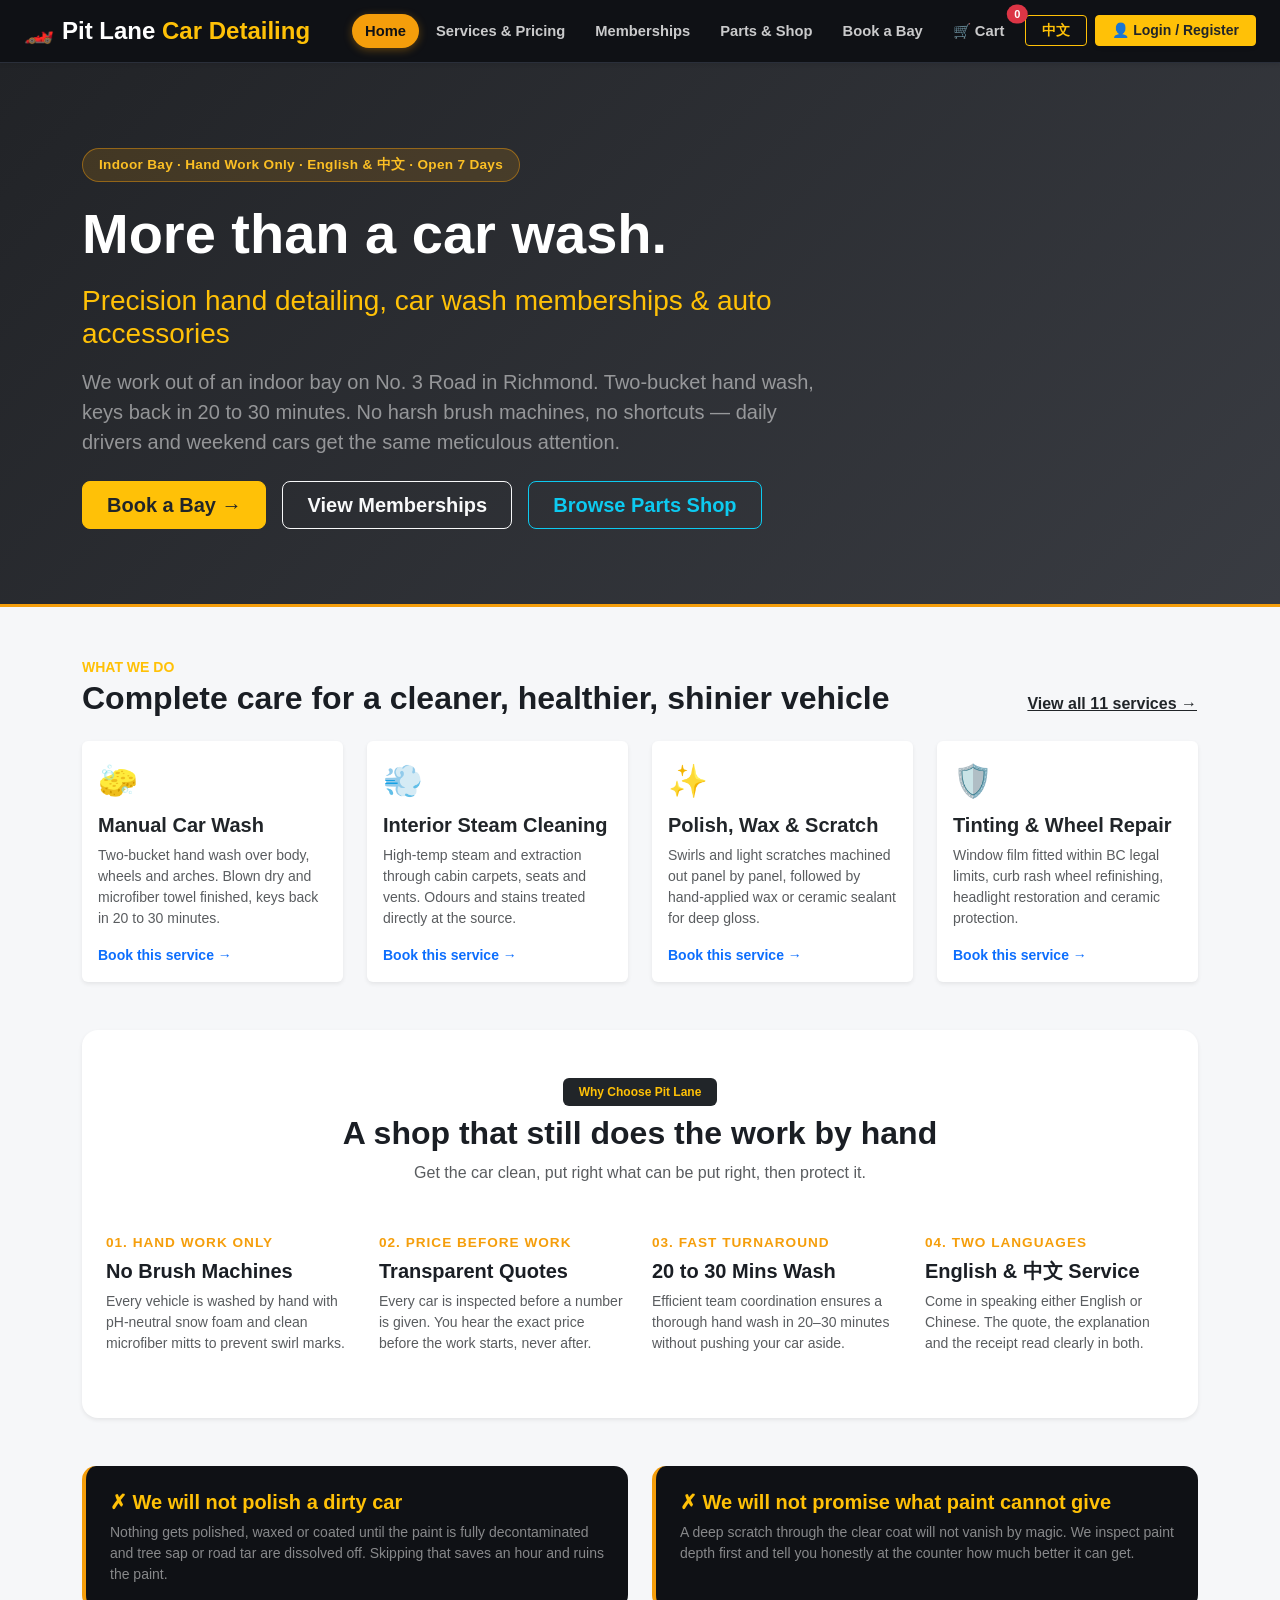
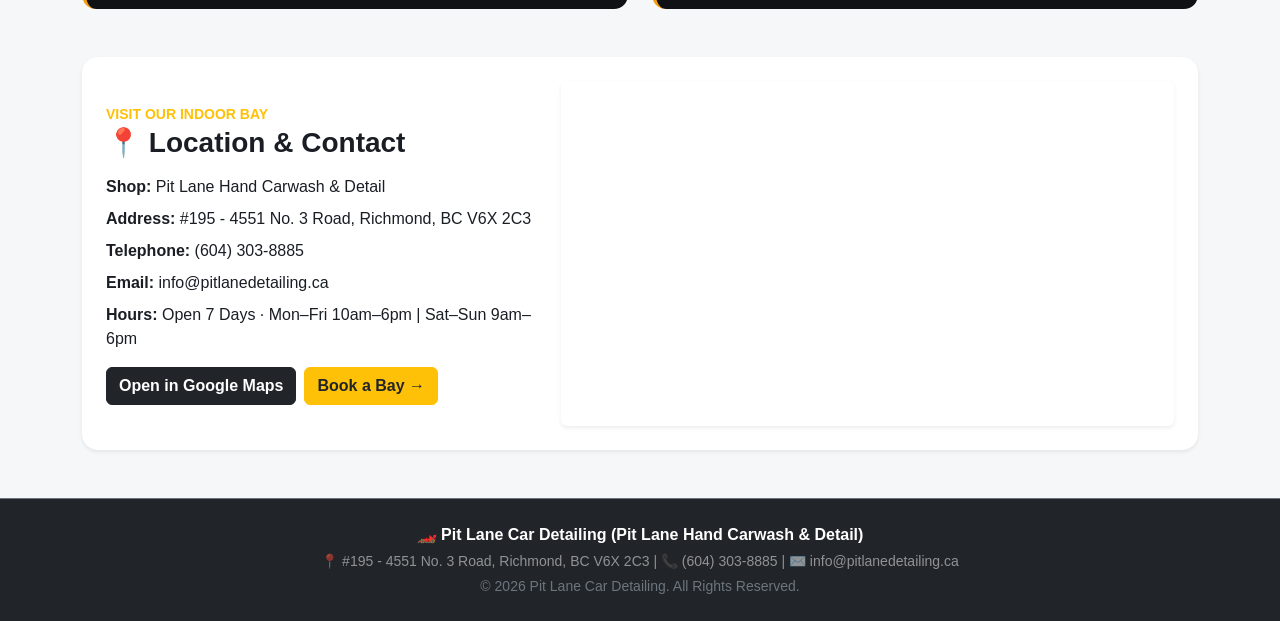
==== commit 051d94bc: "update ui" ====
--- a/admin.html
+++ b/admin.html
@@ -3,18 +3,18 @@
 <head>
   <meta charset="UTF-8">
   <meta name="viewport" content="width=device-width, initial-scale=1.0">
-  <title>Admin Dashboard - King's Auto Spa Ltd</title>
+  <title>Admin Portal - Pit Lane Car Detailing</title>
   <link href="https://cdn.jsdelivr.net/npm/bootstrap@5.3.0/dist/css/bootstrap.min.css" rel="stylesheet">
   <style>
-    body { background-color: #f8f9fa; }
-    .sidebar { min-height: 100vh; background-color: #212529; color: white; }
-    .sidebar .nav-link { color: rgba(255,255,255,0.75); margin-bottom: 5px; border-radius: 6px; }
-    .sidebar .nav-link.active, .sidebar .nav-link:hover { color: white; background-color: #0d6efd; }
+    body { background-color: #f4f6f9; }
+    .sidebar { min-height: 100vh; background-color: #0f1115; color: white; border-right: 1px solid #2a2f3a; }
+    .sidebar .nav-link { color: rgba(255,255,255,0.75); margin-bottom: 6px; border-radius: 8px; font-weight: 500; }
+    .sidebar .nav-link.active, .sidebar .nav-link:hover { color: #0f1115; background-color: #f59e0b; font-weight: 700; }
     .metric-card { cursor: pointer; transition: transform 0.2s; }
     .metric-card:hover { transform: translateY(-3px); }
     .calendar-grid { display: grid; grid-template-columns: repeat(7, 1fr); gap: 10px; }
     .calendar-day-col { min-height: 260px; background: #ffffff; border: 1px solid #dee2e6; border-radius: 8px; padding: 8px; }
-    .cal-booking-item { font-size: 0.8rem; border-radius: 4px; padding: 5px; margin-bottom: 6px; border-left: 4px solid #0d6efd; background: #e7f1ff; }
+    .cal-booking-item { font-size: 0.8rem; border-radius: 4px; padding: 6px; margin-bottom: 6px; border-left: 4px solid #f59e0b; background: #fffbeb; }
     .cal-booking-done { background: #e9ecef !important; border-left-color: #6c757d !important; color: #6c757d !important; text-decoration: line-through; }
   </style>
 </head>
@@ -22,15 +22,22 @@
 
 <div class="container-fluid">
   <div class="row">
-    <!-- 侧边导航栏 -->
+    <!-- 左侧管理导航栏 -->
     <nav class="col-md-3 col-lg-2 d-md-block sidebar p-3 collapse">
-      <h4 class="fw-bold text-center py-3 border-bottom border-secondary">🚗 King's Admin</h4>
+      <h4 class="fw-bold text-center py-3 border-bottom border-secondary">
+        🏎️ Pit Lane <span class="text-warning">Admin</span>
+      </h4>
       <div class="p-2 mb-3 bg-secondary bg-opacity-25 rounded text-center small" id="adminBadge">Loading...</div>
 
       <ul class="nav nav-pills flex-column">
         <li class="nav-item">
           <a class="nav-link active" id="tab-btn-dashboard" href="javascript:void(0)" onclick="switchTab('dashboard')">
-            📊 运营概览 (Dashboard)
+            📊 运营概览 (Overview)
+          </a>
+        </li>
+        <li class="nav-item">
+          <a class="nav-link" id="tab-btn-bookings" href="javascript:void(0)" onclick="switchTab('bookings')">
+            📅 工位预约日历 (Bookings)
           </a>
         </li>
         <li class="nav-item">
@@ -39,27 +46,22 @@
           </a>
         </li>
         <li class="nav-item">
-          <a class="nav-link" id="tab-btn-bookings" href="javascript:void(0)" onclick="switchTab('bookings')">
-            📅 洗车预约日历 (Bookings)
+          <a class="nav-link" id="tab-btn-orders" href="javascript:void(0)" onclick="switchTab('orders')">
+            🛍️ 商城总订单 (Orders)
           </a>
         </li>
-        <li class="nav-item">
-          <a class="nav-link" id="tab-btn-orders" href="javascript:void(0)" onclick="switchTab('orders')">
-            🛍️ 总订单管理 (Orders)
-          </a>
-        </li>
-
-        <!-- 员工注册审批模块 (仅老板可见) -->
+
+        <!-- 仅老板可见的员工注册审批栏 -->
         <li class="nav-item mt-2" id="ownerApprovalTab" style="display: none;">
           <a class="nav-link position-relative text-warning border border-warning" id="tab-btn-staff" href="javascript:void(0)" onclick="switchTab('staff')">
-            ✉️ 员工审批 (Staff Approval)
+            ✉️ 员工审批 (Staff)
             <span class="badge bg-danger rounded-pill ms-1" id="pendingStaffBadge">0</span>
           </a>
         </li>
 
         <hr class="border-secondary my-3">
         <li class="nav-item">
-          <a class="nav-link text-info" href="index.html">🏠 返回客户主站 (Main Site)</a>
+          <a class="nav-link text-info" href="index.html">🏠 返回前台主站 (Main Site)</a>
         </li>
         <li class="nav-item mt-2">
           <a class="nav-link text-danger border border-danger text-center" href="javascript:void(0)" onclick="adminLogout()">登出后台 (Logout)</a>
@@ -67,42 +69,72 @@
       </ul>
     </nav>
 
-    <!-- 主内容区 -->
+    <!-- 右侧内容区 -->
     <main class="col-md-9 ms-sm-auto col-lg-10 px-md-4 py-4">
 
       <!-- 1. 运营看板 -->
       <section id="tab-dashboard">
-        <h3 class="fw-bold mb-4">今日营业概况 / Operations Overview</h3>
+        <div class="d-flex justify-content-between align-items-center mb-4">
+          <h3 class="fw-bold mb-0">Pit Lane 今日营业概况 / Operations Overview</h3>
+          <span class="badge bg-dark text-warning px-3 py-2">#195 - 4551 No. 3 Road, Richmond</span>
+        </div>
         <div class="row g-3 mb-4">
           <div class="col-md-4">
-            <div class="card bg-primary text-white p-3 shadow-sm border-0 metric-card" onclick="switchTab('bookings')">
-              <div class="d-flex justify-content-between"><h5>今日洗车预约 (Bookings)</h5><span>📅 点击跳转</span></div>
+            <div class="card bg-dark text-white p-3 shadow-sm border-0 metric-card" onclick="switchTab('bookings')">
+              <div class="d-flex justify-content-between"><h5 class="text-warning">今日工位预约 (Bay Bookings)</h5><span>📅 跳转</span></div>
               <h2 class="fw-bold mb-0" id="statTodayBookings">0 单</h2>
-              <small class="text-white-50" id="statCompletedBookings">0 单已施工完成</small>
+              <small class="text-white-50" id="statCompletedBookings">0 单已交车完成</small>
             </div>
           </div>
           <div class="col-md-4">
             <div class="card bg-success text-white p-3 shadow-sm border-0 metric-card" onclick="switchTab('orders')">
-              <div class="d-flex justify-content-between"><h5>待发货/自提订单 (Orders)</h5><span>🛍️ 点击跳转</span></div>
+              <div class="d-flex justify-content-between"><h5>待发货/自提订单 (Orders)</h5><span>🛍️ 跳转</span></div>
               <h2 class="fw-bold mb-0" id="statPendingOrders">0 单</h2>
-              <small class="text-white-50">点击进入总订单中心统一处理</small>
+              <small class="text-white-50">点击查看客户自提与邮寄订单详情</small>
             </div>
           </div>
           <div class="col-md-4">
             <div class="card bg-warning text-dark p-3 shadow-sm border-0 metric-card" onclick="switchTab('products')">
-              <div class="d-flex justify-content-between"><h5>库存预警 (Low Stock)</h5><span>📦 点击跳转</span></div>
+              <div class="d-flex justify-content-between"><h5 class="fw-bold">库存预警 (Low Stock)</h5><span>📦 跳转</span></div>
               <h2 class="fw-bold mb-0" id="statLowStockCount">0 种商品</h2>
-              <small class="text-truncate d-block" id="statLowStockNames">库存正常</small>
+              <small class="text-truncate d-block" id="statLowStockNames">库存充足</small>
             </div>
           </div>
         </div>
       </section>
 
-      <!-- 2. 商品与库存管理 -->
+      <!-- 2. 工位预约与 7 天排班日历 -->
+      <section id="tab-bookings" style="display:none;">
+        <h3 class="fw-bold mb-3">工位预约排期与日历 / Bay Schedule & Bookings</h3>
+        <div class="card p-3 shadow-sm border-0 mb-4">
+          <h5 class="fw-bold mb-3">📅 未来 7 天工位时间占用看板 (7-Day Bay Schedule)</h5>
+          <div class="calendar-grid" id="calendarGrid"></div>
+        </div>
+        <div class="card shadow-sm border-0">
+          <div class="card-header bg-white fw-bold">客户预约登记表 / Appointment Records</div>
+          <div class="table-responsive">
+            <table class="table table-hover align-middle mb-0">
+              <thead class="table-light">
+              <tr>
+                <th>客户 (Customer)</th>
+                <th>车型 / 车牌 (Vehicle & Plate)</th>
+                <th>预约项目 / 会员 (Service / Plan)</th>
+                <th>预约到店时间 (Date & Time)</th>
+                <th>状态 (Status)</th>
+                <th>操作 (Action)</th>
+              </tr>
+              </thead>
+              <tbody id="adminBookingsTable"></tbody>
+            </table>
+          </div>
+        </div>
+      </section>
+
+      <!-- 3. 商品与库存管理 -->
       <section id="tab-products" style="display:none;">
         <div class="d-flex justify-content-between align-items-center mb-3">
-          <h3 class="fw-bold mb-0">汽车用品与库存管理 / Products & Inventory</h3>
-          <button class="btn btn-primary fw-bold" data-bs-toggle="modal" data-bs-target="#addProductModal">+ 上架新商品 (Add Product)</button>
+          <h3 class="fw-bold mb-0">汽美用品与库存管理 / Products & Inventory</h3>
+          <button class="btn btn-warning fw-bold text-dark" data-bs-toggle="modal" data-bs-target="#addProductModal">+ 上架新商品 (Add Product)</button>
         </div>
         <div class="card shadow-sm border-0">
           <div class="table-responsive">
@@ -113,7 +145,7 @@
                 <th>商品名称 (Product Name)</th>
                 <th>定价 (CAD)</th>
                 <th>库存调整 (Stock)</th>
-                <th>当前状态 (Status)</th>
+                <th>状态 (Status)</th>
                 <th>上下架操作 (Action)</th>
               </tr>
               </thead>
@@ -123,36 +155,9 @@
         </div>
       </section>
 
-      <!-- 3. 洗车预约管理与排班日历 -->
-      <section id="tab-bookings" style="display:none;">
-        <h3 class="fw-bold mb-3">洗车预约管理与排班日历 / Detailing Schedule</h3>
-        <div class="card p-3 shadow-sm border-0 mb-4">
-          <h5 class="fw-bold mb-3">📅 未来 7 天预约时间看板 (7-Day Schedule)</h5>
-          <div class="calendar-grid" id="calendarGrid"></div>
-        </div>
-        <div class="card shadow-sm border-0">
-          <div class="card-header bg-white fw-bold">预约登记列表 / Booking Records</div>
-          <div class="table-responsive">
-            <table class="table table-hover align-middle mb-0">
-              <thead class="table-light">
-              <tr>
-                <th>客户 (Customer)</th>
-                <th>车型 / 车牌 (Model & Plate)</th>
-                <th>预约套餐 (Package)</th>
-                <th>预约到店时间 (Date & Time)</th>
-                <th>状态 (Status)</th>
-                <th>操作 (Action)</th>
-              </tr>
-              </thead>
-              <tbody id="adminBookingsTable"></tbody>
-            </table>
-          </div>
-        </div>
-      </section>
-
-      <!-- 4. 总订单管理中心 -->
+      <!-- 4. 商城总订单管理中心 -->
       <section id="tab-orders" style="display:none;">
-        <h3 class="fw-bold mb-3">商城总订单管理中心 / Order Fulfillment</h3>
+        <h3 class="fw-bold mb-3">商城总订单与收据中心 / Order Fulfillment</h3>
         <div class="card shadow-sm border-0">
           <div class="table-responsive">
             <table class="table table-hover align-middle mb-0">
@@ -162,7 +167,7 @@
                 <th>客户信息 (Customer)</th>
                 <th>购买商品 (Items)</th>
                 <th>金额 / 支付方式 (Total & Payment)</th>
-                <th>履约方式 (Fulfillment)</th>
+                <th>取货方式 (Fulfillment)</th>
                 <th>处理操作 (Action)</th>
               </tr>
               </thead>
@@ -172,18 +177,18 @@
         </div>
       </section>
 
-      <!-- 5. 员工申请审批中心 (仅老板可见) -->
+      <!-- 5. 员工注册审批中心 (仅老板可见) -->
       <section id="tab-staff" style="display:none;">
-        <h3 class="fw-bold mb-3">👔 员工注册申请审批中心 / Staff Approval</h3>
+        <h3 class="fw-bold mb-3">👔 员工工位注册审批中心 / Staff Approval (Owner Only)</h3>
         <div class="card shadow-sm border-0 mb-4">
-          <div class="card-header bg-warning bg-opacity-25 fw-bold">待审批员工名单 / Pending Staff Applications</div>
+          <div class="card-header bg-warning bg-opacity-25 fw-bold">待审批员工申请 / Pending Staff Applications</div>
           <div class="table-responsive">
             <table class="table table-hover align-middle mb-0">
               <thead class="table-light">
               <tr>
-                <th>申请人姓名 (Name)</th>
-                <th>申请邮箱 (Email)</th>
-                <th>工位编号 (Station)</th>
+                <th>姓名 (Name)</th>
+                <th>邮箱 (Email)</th>
+                <th>工位号 (Station)</th>
                 <th>申请时间 (Applied At)</th>
                 <th>审批操作 (Action)</th>
               </tr>
@@ -194,16 +199,16 @@
         </div>
 
         <div class="card shadow-sm border-0">
-          <div class="card-header bg-light fw-bold">已批准正式员工列表 / Active Staff Members</div>
+          <div class="card-header bg-light fw-bold">已批准在职员工列表 / Active Staff Members</div>
           <div class="table-responsive">
             <table class="table table-hover align-middle mb-0">
               <thead class="table-light">
               <tr>
                 <th>员工姓名 (Name)</th>
                 <th>登录邮箱 (Email)</th>
-                <th>工位号 (Station)</th>
-                <th>账号状态 (Status)</th>
-                <th>管理 (Action)</th>
+                <th>所属工位 (Station)</th>
+                <th>状态 (Status)</th>
+                <th>操作 (Action)</th>
               </tr>
               </thead>
               <tbody id="approvedStaffTable"></tbody>
@@ -228,26 +233,26 @@
         <div class="modal-body">
           <div class="mb-3">
             <label class="form-label fw-bold">商品名称 / Product Name *</label>
-            <input type="text" class="form-control" id="newProdName" placeholder="例如：德国进口去油膜清洁湿巾" required>
+            <input type="text" class="form-control" id="newProdName" placeholder="e.g. Interior Leather Conditioner (500ml)" required>
           </div>
           <div class="mb-3">
             <label class="form-label fw-bold">定价 / Price ($ CAD) *</label>
-            <input type="number" step="0.01" class="form-control" id="newProdPrice" placeholder="24.99" required>
+            <input type="number" step="0.01" class="form-control" id="newProdPrice" placeholder="29.99" required>
           </div>
           <div class="mb-3">
             <label class="form-label fw-bold">初始库存数量 / Initial Stock *</label>
             <input type="number" class="form-control" id="newProdStock" placeholder="20" required>
           </div>
           <div class="mb-3">
-            <label class="form-label fw-bold">选择商品照片 / Upload Photo *</label>
+            <label class="form-label fw-bold">上传商品图片 / Upload Photo *</label>
             <input type="file" class="form-control" id="newProdFile" accept="image/*">
-            <small class="text-muted">也可在此直接填写在线图片网址：</small>
-            <input type="url" class="form-control mt-1" id="newProdUrl" placeholder="https://example.com/photo.jpg">
+            <small class="text-muted">或填入在线图片网址 (Or paste image URL):</small>
+            <input type="url" class="form-control mt-1" id="newProdUrl" placeholder="https://example.com/item.jpg">
           </div>
         </div>
         <div class="modal-footer">
           <button type="button" class="btn btn-secondary" data-bs-dismiss="modal">取消 (Cancel)</button>
-          <button type="submit" class="btn btn-primary fw-bold">确认上架 (Confirm)</button>
+          <button type="submit" class="btn btn-warning fw-bold text-dark">确认上架 (Confirm)</button>
         </div>
       </form>
     </div>
@@ -261,7 +266,7 @@
   document.addEventListener('DOMContentLoaded', () => {
     currentUser = JSON.parse(localStorage.getItem('apex_user'));
     if (!currentUser || (currentUser.role !== 'ADMIN' && currentUser.role !== 'STAFF')) {
-      alert('⚠️ 访问拒绝：仅老板或员工账号有权访问此后台！');
+      alert('⚠️ Access Denied: Staff or Owner login required!');
       window.location.href = 'index.html';
       return;
     }
@@ -269,7 +274,7 @@
     const isOwner = (currentUser.role === 'ADMIN');
     document.getElementById('adminBadge').innerHTML = `
             <div>👤 <strong>${currentUser.name}</strong></div>
-            <div class="text-warning small">${isOwner ? '👑 超级管理员 (Owner)' : `🛠️ 车行员工 (${currentUser.station || 'Staff'})`}</div>
+            <div class="text-warning small">${isOwner ? '👑 老板 / 最高管理员 (Owner)' : `🛠️ 认证员工 (${currentUser.station || 'Staff'})`}</div>
         `;
 
     if (isOwner) {
@@ -286,7 +291,7 @@
 
   function switchTab(tabId) {
     if (tabId === 'staff' && currentUser.role !== 'ADMIN') {
-      alert('⚠️ 权限不足：员工无权进行账号审批操作！');
+      alert('⚠️ 权限不足：仅老板账号可审批员工注册！');
       return;
     }
 
@@ -316,7 +321,7 @@
     const doneToday = todayBookings.filter(b => b.status === 'COMPLETED').length;
 
     document.getElementById('statTodayBookings').innerText = `${todayBookings.length} 单`;
-    document.getElementById('statCompletedBookings').innerText = `${doneToday} 单已施工完成`;
+    document.getElementById('statCompletedBookings').innerText = `${doneToday} 单已交车完成`;
 
     const orders = JSON.parse(localStorage.getItem('apex_all_orders') || "[]");
     const pendingOrders = orders.filter(o => o.status !== 'COMPLETED').length;
@@ -325,7 +330,7 @@
     const products = JSON.parse(localStorage.getItem('apex_products') || "[]");
     const lowStock = products.filter(p => p.stock <= 3);
     document.getElementById('statLowStockCount').innerText = `${lowStock.length} 种商品`;
-    document.getElementById('statLowStockNames').innerText = lowStock.length > 0 ? lowStock.map(p => p.name).join(', ') : '库存正常';
+    document.getElementById('statLowStockNames').innerText = lowStock.length > 0 ? lowStock.map(p => p.name).join(', ') : '库存充足';
   }
 
   function renderAdminProducts() {
@@ -350,7 +355,7 @@
                 </td>
                 <td>
                     <button class="btn btn-sm ${p.status === 'ACTIVE' ? 'btn-outline-danger' : 'btn-outline-success'}" onclick="toggleProductStatus(${p.id})">
-                        ${p.status === 'ACTIVE' ? '下架 (Take Off)' : '重新上架 (Put On)'}
+                        ${p.status === 'ACTIVE' ? '下架 (Take Off)' : '上架 (Put On)'}
                     </button>
                 </td>
             </tr>
@@ -393,13 +398,13 @@
         price,
         stock,
         status: "ACTIVE",
-        img: imgSrc || "https://images.unsplash.com/photo-1563720223185-11003d516935?auto=format&fit=crop&w=400&q=80"
+        img: imgSrc || "https://images.unsplash.com/photo-1607860108855-64acf2078ed9?auto=format&fit=crop&w=400&q=80"
       });
       localStorage.setItem('apex_products', JSON.stringify(products));
 
       bootstrap.Modal.getInstance(document.getElementById('addProductModal')).hide();
       event.target.reset();
-      alert('新商品上架成功，前台商城已实时同步！');
+      alert('新商品上架成功，已同步至前台商城！');
       refreshAllAdminData();
     };
 
@@ -419,11 +424,11 @@
             <tr>
                 <td><strong>${b.name}</strong><br><small class="text-muted">${b.phone}</small></td>
                 <td><span class="badge bg-light text-dark border">${b.carModel || 'N/A'}</span><br><code>${b.carPlate || 'N/A'}</code></td>
-                <td>${b.pkg}</td>
+                <td>${b.pkg}${b.notes ? `<br><small class="text-muted">备注: ${b.notes}</small>` : ''}</td>
                 <td><strong>${b.date}</strong> ${b.time}</td>
-                <td><span class="badge ${b.status === 'COMPLETED' ? 'bg-secondary' : 'bg-warning text-dark'}">${b.status === 'COMPLETED' ? '已施工完成' : '待到店'}</span></td>
+                <td><span class="badge ${b.status === 'COMPLETED' ? 'bg-secondary' : 'bg-warning text-dark'}">${b.status === 'COMPLETED' ? '已交车完成' : '待到店施工'}</span></td>
                 <td>
-                    ${b.status !== 'COMPLETED' ? `<button class="btn btn-success btn-sm" onclick="completeBooking(${b.id})">标记完成</button>` : `<button class="btn btn-sm btn-outline-secondary" disabled>已归档</button>`}
+                    ${b.status !== 'COMPLETED' ? `<button class="btn btn-success btn-sm" onclick="completeBooking(${b.id})">标记交车完成</button>` : `<button class="btn btn-sm btn-outline-secondary" disabled>已归档</button>`}
                 </td>
             </tr>
         `).join('');
@@ -438,10 +443,10 @@
 
       grid.innerHTML += `
                 <div class="calendar-day-col">
-                    <div class="fw-bold border-bottom pb-1 mb-2 text-center ${i === 0 ? 'text-primary' : ''}">
-                        ${dateStr.slice(5)} ${i === 0 ? '(今天)' : ''}
+                    <div class="fw-bold border-bottom pb-1 mb-2 text-center ${i === 0 ? 'text-warning bg-dark rounded py-1' : ''}">
+                        ${dateStr.slice(5)} ${i === 0 ? '(Today)' : ''}
                     </div>
-                    ${dayBookings.length === 0 ? '<div class="text-muted text-center small mt-4">空闲无排班</div>' : dayBookings.map(b => `
+                    ${dayBookings.length === 0 ? '<div class="text-muted text-center small mt-4">空闲工位</div>' : dayBookings.map(b => `
                         <div class="cal-booking-item ${b.status === 'COMPLETED' ? 'cal-booking-done' : ''}">
                             <strong>⏰ ${b.time}</strong><br>
                             ${b.name} (${b.carModel || 'Car'})<br>
@@ -474,7 +479,7 @@
                 <td><strong class="text-danger">$${o.total.toFixed(2)}</strong><br><small class="badge bg-light text-dark border">${o.paymentMethod}</small></td>
                 <td><span class="badge bg-info text-dark">${o.delivery}</span><br><small>${o.address}</small></td>
                 <td>
-                    ${o.status !== 'COMPLETED' ? `<button class="btn btn-primary btn-sm" onclick="completeOrder('${o.orderId}')">标记已发货/自提</button>` : `<span class="text-success small fw-bold">✓ 订单已完成</span>`}
+                    ${o.status !== 'COMPLETED' ? `<button class="btn btn-primary btn-sm" onclick="completeOrder('${o.orderId}')">标记已发货/自提</button>` : `<span class="text-success small fw-bold">✓ 已完成</span>`}
                 </td>
             </tr>
         `).join('');
@@ -516,7 +521,7 @@
 
     const approvedTbody = document.getElementById('approvedStaffTable');
     if (approved.length === 0) {
-      approvedTbody.innerHTML = `<tr><td colspan="5" class="text-center text-muted py-3">尚未添加任何正式员工</td></tr>`;
+      approvedTbody.innerHTML = `<tr><td colspan="5" class="text-center text-muted py-3">尚未添加正式员工</td></tr>`;
     } else {
       approvedTbody.innerHTML = approved.map(s => `
                 <tr>
@@ -542,7 +547,7 @@
       approved.push(target);
       localStorage.setItem('apex_pending_staff', JSON.stringify(pending));
       localStorage.setItem('apex_approved_staff', JSON.stringify(approved));
-      alert(`✅ 已批准员工 [${target.name} - 工位: ${target.station}]，该员工现在可凭工位密码登录后台！`);
+      alert(`✅ 已批准员工 [${target.name} - 工位: ${target.station}]，现在可凭工位密码登录后台！`);
       refreshAllAdminData();
     }
   }
@@ -551,7 +556,6 @@
     let pending = JSON.parse(localStorage.getItem('apex_pending_staff') || "[]");
     pending = pending.filter(s => s.id !== staffId);
     localStorage.setItem('apex_pending_staff', JSON.stringify(pending));
-    alert('已拒绝该员工申请');
     refreshAllAdminData();
   }
 
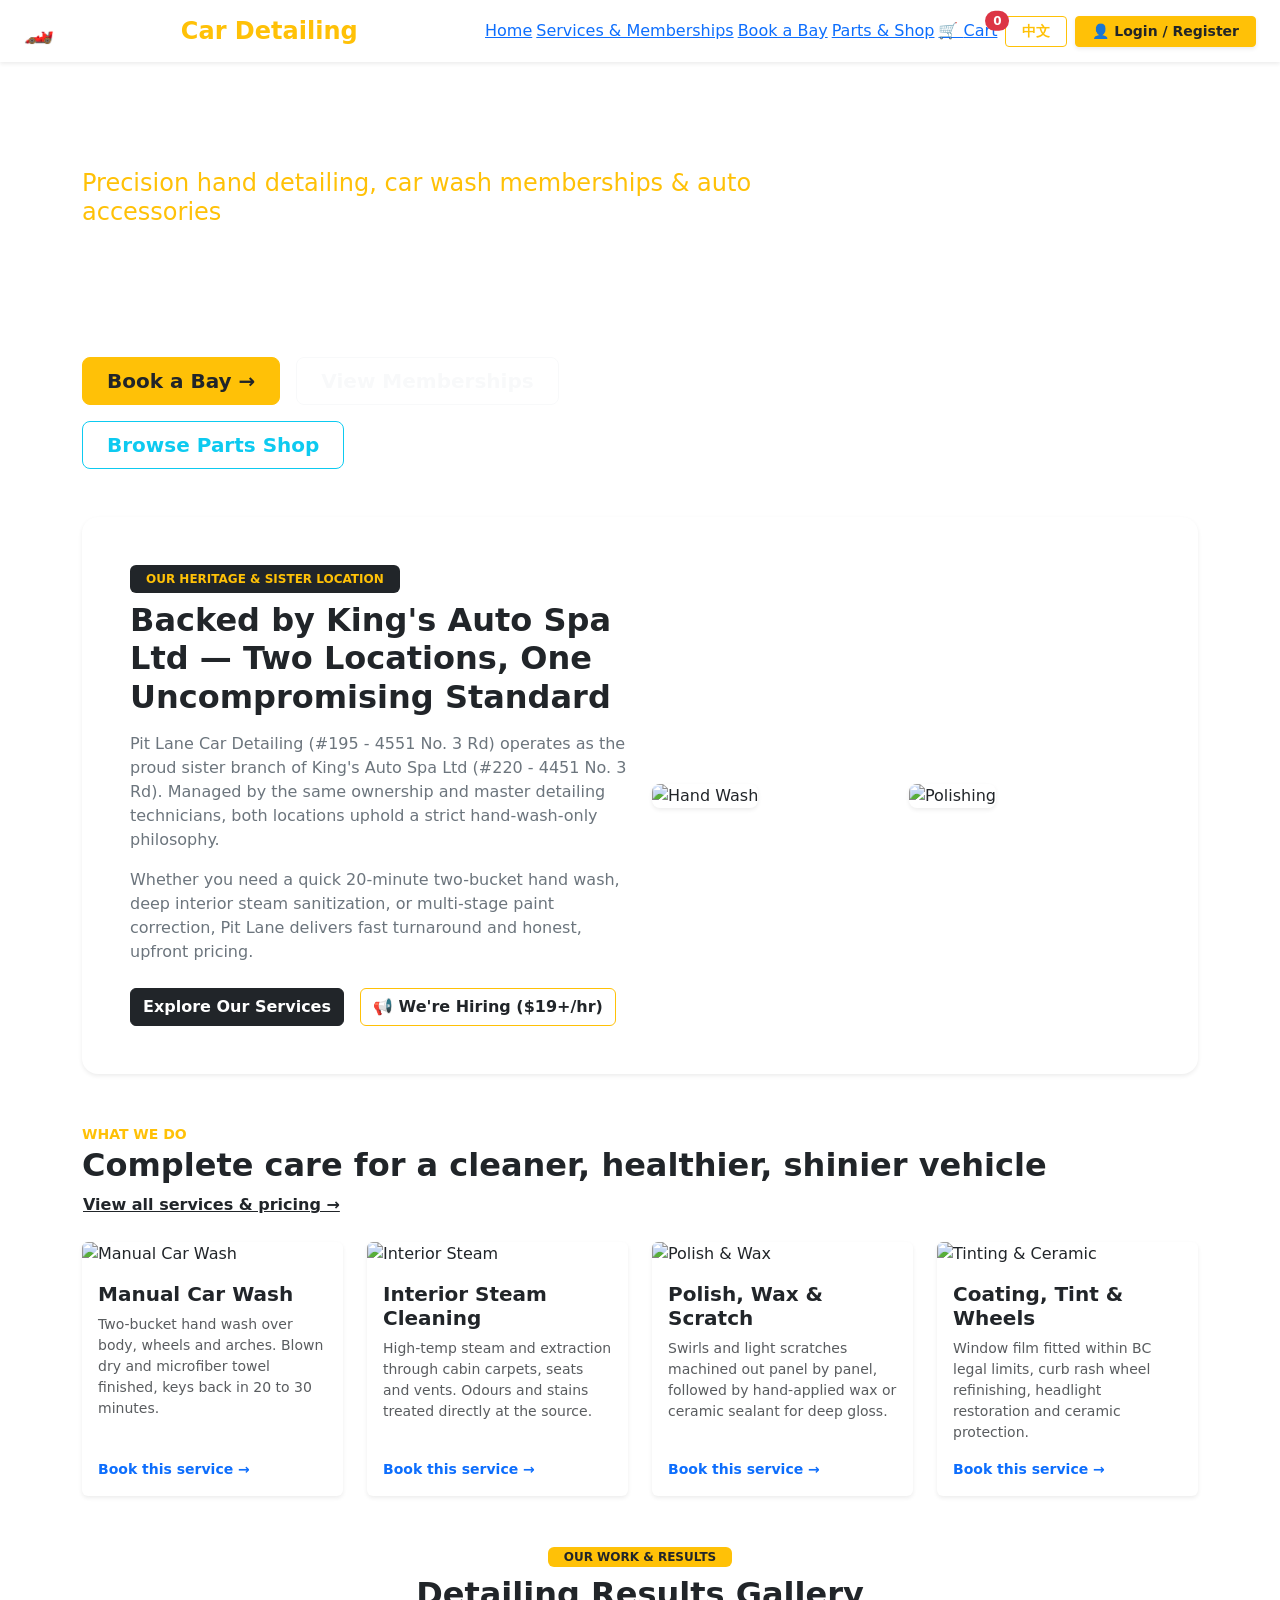
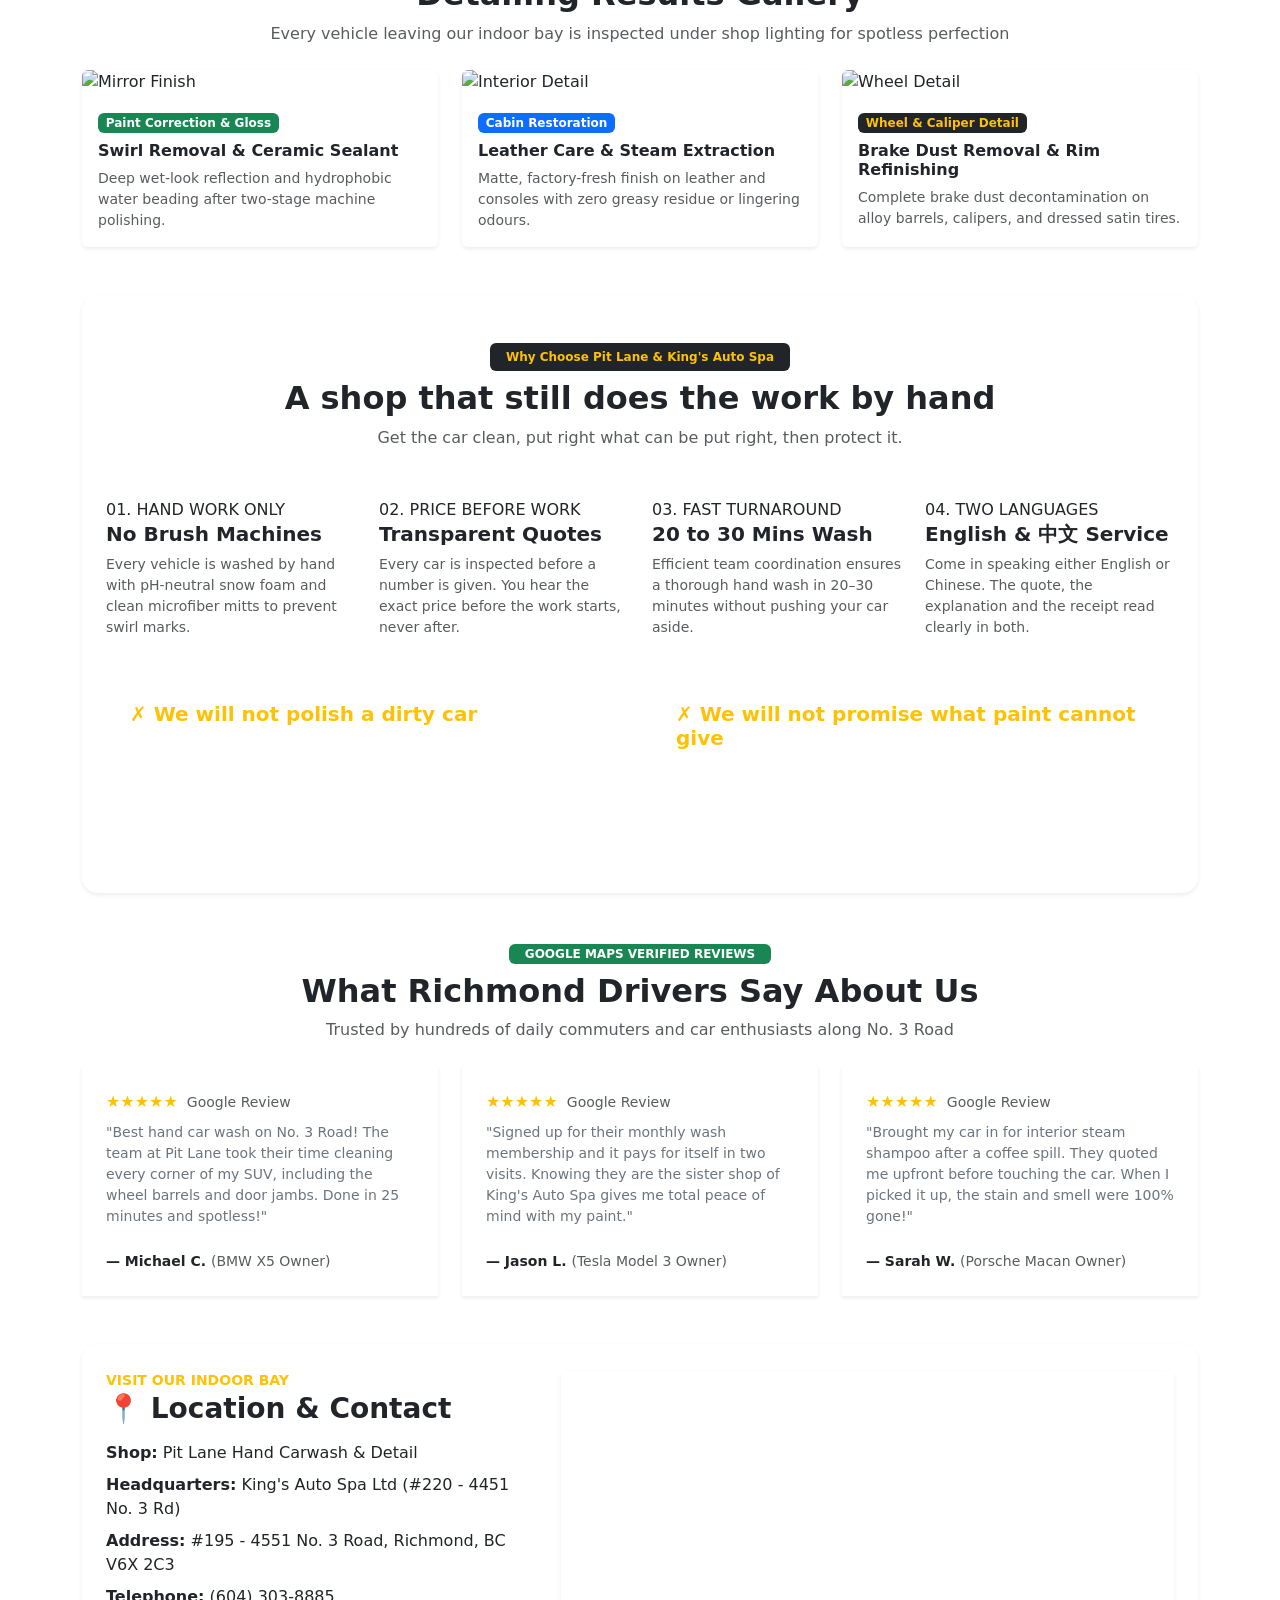
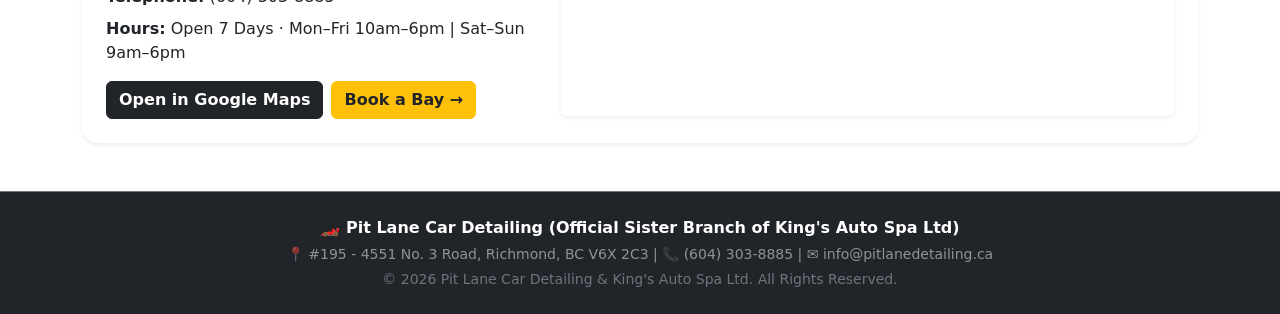
==== commit fd7565ef: "Update multi-page website for Pit Lane" ====
--- a/admin.html
+++ b/admin.html
@@ -5,18 +5,7 @@
   <meta name="viewport" content="width=device-width, initial-scale=1.0">
   <title>Admin Portal - Pit Lane Car Detailing</title>
   <link href="https://cdn.jsdelivr.net/npm/bootstrap@5.3.0/dist/css/bootstrap.min.css" rel="stylesheet">
-  <style>
-    body { background-color: #f4f6f9; }
-    .sidebar { min-height: 100vh; background-color: #0f1115; color: white; border-right: 1px solid #2a2f3a; }
-    .sidebar .nav-link { color: rgba(255,255,255,0.75); margin-bottom: 6px; border-radius: 8px; font-weight: 500; }
-    .sidebar .nav-link.active, .sidebar .nav-link:hover { color: #0f1115; background-color: #f59e0b; font-weight: 700; }
-    .metric-card { cursor: pointer; transition: transform 0.2s; }
-    .metric-card:hover { transform: translateY(-3px); }
-    .calendar-grid { display: grid; grid-template-columns: repeat(7, 1fr); gap: 10px; }
-    .calendar-day-col { min-height: 260px; background: #ffffff; border: 1px solid #dee2e6; border-radius: 8px; padding: 8px; }
-    .cal-booking-item { font-size: 0.8rem; border-radius: 4px; padding: 6px; margin-bottom: 6px; border-left: 4px solid #f59e0b; background: #fffbeb; }
-    .cal-booking-done { background: #e9ecef !important; border-left-color: #6c757d !important; color: #6c757d !important; text-decoration: line-through; }
-  </style>
+  <link rel="stylesheet" href="styles.css">
 </head>
 <body>
 
@@ -37,7 +26,7 @@
         </li>
         <li class="nav-item">
           <a class="nav-link" id="tab-btn-bookings" href="javascript:void(0)" onclick="switchTab('bookings')">
-            📅 工位预约日历 (Bookings)
+            📅 预约排班日历 (Bookings)
           </a>
         </li>
         <li class="nav-item">
@@ -50,8 +39,6 @@
             🛍️ 商城总订单 (Orders)
           </a>
         </li>
-
-        <!-- 仅老板可见的员工注册审批栏 -->
         <li class="nav-item mt-2" id="ownerApprovalTab" style="display: none;">
           <a class="nav-link position-relative text-warning border border-warning" id="tab-btn-staff" href="javascript:void(0)" onclick="switchTab('staff')">
             ✉️ 员工审批 (Staff)
@@ -80,21 +67,21 @@
         </div>
         <div class="row g-3 mb-4">
           <div class="col-md-4">
-            <div class="card bg-dark text-white p-3 shadow-sm border-0 metric-card" onclick="switchTab('bookings')">
-              <div class="d-flex justify-content-between"><h5 class="text-warning">今日工位预约 (Bay Bookings)</h5><span>📅 跳转</span></div>
+            <div class="card bg-dark text-white p-3 shadow-sm border-0" style="cursor:pointer;" onclick="switchTab('bookings')">
+              <div class="d-flex justify-content-between"><h5 class="text-warning">今日工位预约 (Today's Bays)</h5><span>📅 跳转</span></div>
               <h2 class="fw-bold mb-0" id="statTodayBookings">0 单</h2>
               <small class="text-white-50" id="statCompletedBookings">0 单已交车完成</small>
             </div>
           </div>
           <div class="col-md-4">
-            <div class="card bg-success text-white p-3 shadow-sm border-0 metric-card" onclick="switchTab('orders')">
+            <div class="card bg-success text-white p-3 shadow-sm border-0" style="cursor:pointer;" onclick="switchTab('orders')">
               <div class="d-flex justify-content-between"><h5>待发货/自提订单 (Orders)</h5><span>🛍️ 跳转</span></div>
               <h2 class="fw-bold mb-0" id="statPendingOrders">0 单</h2>
               <small class="text-white-50">点击查看客户自提与邮寄订单详情</small>
             </div>
           </div>
           <div class="col-md-4">
-            <div class="card bg-warning text-dark p-3 shadow-sm border-0 metric-card" onclick="switchTab('products')">
+            <div class="card bg-warning text-dark p-3 shadow-sm border-0" style="cursor:pointer;" onclick="switchTab('products')">
               <div class="d-flex justify-content-between"><h5 class="fw-bold">库存预警 (Low Stock)</h5><span>📦 跳转</span></div>
               <h2 class="fw-bold mb-0" id="statLowStockCount">0 种商品</h2>
               <small class="text-truncate d-block" id="statLowStockNames">库存充足</small>
@@ -103,23 +90,27 @@
         </div>
       </section>
 
-      <!-- 2. 工位预约与 7 天排班日历 -->
+      <!-- 2. 工位预约排班日历（显示用户提交的所有字段与准确时间点） -->
       <section id="tab-bookings" style="display:none;">
-        <h3 class="fw-bold mb-3">工位预约排期与日历 / Bay Schedule & Bookings</h3>
+        <h3 class="fw-bold mb-3">工位预约排班日历 / Bay Schedule Calendar</h3>
         <div class="card p-3 shadow-sm border-0 mb-4">
-          <h5 class="fw-bold mb-3">📅 未来 7 天工位时间占用看板 (7-Day Bay Schedule)</h5>
+          <div class="d-flex justify-content-between align-items-center mb-3">
+            <h5 class="fw-bold mb-0">📅 按日期与时间点排班看板 (含未来 7 天及所有已预约日期)</h5>
+            <span class="text-muted small">按预约时间先后自动排序，展示全部客户填写信息</span>
+          </div>
           <div class="calendar-grid" id="calendarGrid"></div>
         </div>
+
         <div class="card shadow-sm border-0">
-          <div class="card-header bg-white fw-bold">客户预约登记表 / Appointment Records</div>
+          <div class="card-header bg-white fw-bold">全部预约登记明细表 / Full Booking Records</div>
           <div class="table-responsive">
             <table class="table table-hover align-middle mb-0">
               <thead class="table-light">
               <tr>
-                <th>客户 (Customer)</th>
-                <th>车型 / 车牌 (Vehicle & Plate)</th>
-                <th>预约项目 / 会员 (Service / Plan)</th>
-                <th>预约到店时间 (Date & Time)</th>
+                <th>预约日期 & 时间 (Date & Time)</th>
+                <th>客户姓名 / 电话 / 邮箱 (Customer)</th>
+                <th>车型 & 车牌号 (Vehicle & Plate)</th>
+                <th>预约项目 & 备注 (Service & Notes)</th>
                 <th>状态 (Status)</th>
                 <th>操作 (Action)</th>
               </tr>
@@ -232,8 +223,12 @@
       <form onsubmit="handleAddNewProduct(event)">
         <div class="modal-body">
           <div class="mb-3">
-            <label class="form-label fw-bold">商品名称 / Product Name *</label>
-            <input type="text" class="form-control" id="newProdName" placeholder="e.g. Interior Leather Conditioner (500ml)" required>
+            <label class="form-label fw-bold">英文名称 / Product Name (EN) *</label>
+            <input type="text" class="form-control" id="newProdName" placeholder="e.g. Interior Leather Conditioner" required>
+          </div>
+          <div class="mb-3">
+            <label class="form-label fw-bold">中文名称 / Product Name (中文) *</label>
+            <input type="text" class="form-control" id="newProdNameZh" placeholder="例如：真皮座椅滋养护理乳" required>
           </div>
           <div class="mb-3">
             <label class="form-label fw-bold">定价 / Price ($ CAD) *</label>
@@ -290,17 +285,12 @@
   }
 
   function switchTab(tabId) {
-    if (tabId === 'staff' && currentUser.role !== 'ADMIN') {
-      alert('⚠️ 权限不足：仅老板账号可审批员工注册！');
-      return;
-    }
-
+    if (tabId === 'staff' && currentUser.role !== 'ADMIN') return;
     document.querySelectorAll('main > section').forEach(sec => sec.style.display = 'none');
     document.getElementById('tab-' + tabId).style.display = 'block';
     document.querySelectorAll('.sidebar .nav-link').forEach(link => link.classList.remove('active'));
     const btn = document.getElementById('tab-btn-' + tabId);
     if (btn) btn.classList.add('active');
-
     refreshAllAdminData();
   }
 
@@ -309,9 +299,7 @@
     renderAdminProducts();
     renderAdminBookingsAndCalendar();
     renderAdminOrders();
-    if (currentUser && currentUser.role === 'ADMIN') {
-      renderStaffApprovalModule();
-    }
+    if (currentUser && currentUser.role === 'ADMIN') renderStaffApprovalModule();
   }
 
   function renderDashboardMetrics() {
@@ -331,6 +319,83 @@
     const lowStock = products.filter(p => p.stock <= 3);
     document.getElementById('statLowStockCount').innerText = `${lowStock.length} 种商品`;
     document.getElementById('statLowStockNames').innerText = lowStock.length > 0 ? lowStock.map(p => p.name).join(', ') : '库存充足';
+  }
+
+  // 重点升级：排班日历准确归类所有预约日期，并完整显示预约时间点与客户填写的全部信息
+  function renderAdminBookingsAndCalendar() {
+    const bookings = JSON.parse(localStorage.getItem('apex_bookings') || "[]");
+    // 按日期和时间点排序
+    bookings.sort((a, b) => (`${a.date} ${a.time}`).localeCompare(`${b.date} ${b.time}`));
+
+    // 1. 渲染底部完整明细表
+    const tbody = document.getElementById('adminBookingsTable');
+    if (bookings.length === 0) {
+      tbody.innerHTML = `<tr><td colspan="6" class="text-center py-4 text-muted">暂无客户预约记录 / No bookings yet</td></tr>`;
+    } else {
+      tbody.innerHTML = bookings.map(b => `
+                <tr>
+                    <td><strong class="text-primary fs-6">📅 ${b.date}</strong><br><span class="badge bg-dark text-warning">⏰ ${b.time}</span></td>
+                    <td><strong>${b.name}</strong><br><small>📞 ${b.phone}</small><br><small class="text-muted">✉️ ${b.email}</small></td>
+                    <td><span class="badge bg-light text-dark border">🚗 ${b.carModel}</span><br><code class="fw-bold">${b.carPlate}</code></td>
+                    <td><strong>${b.pkg}</strong>${b.notes ? `<br><small class="text-danger">📝 备注: ${b.notes}</small>` : ''}</td>
+                    <td><span class="badge ${b.status === 'COMPLETED' ? 'bg-secondary' : 'bg-warning text-dark'}">${b.status === 'COMPLETED' ? '✓ 已交车完成' : '⏳ 待到店施工'}</span></td>
+                    <td>
+                        ${b.status !== 'COMPLETED' ? `<button class="btn btn-success btn-sm" onclick="completeBooking(${b.id})">标记完成</button>` : `<button class="btn btn-sm btn-outline-secondary" disabled>已归档</button>`}
+                    </td>
+                </tr>
+            `).join('');
+    }
+
+    // 2. 组装日历日期集合（默认包含未来 7 天 + 所有已有预约的特定日期，确保任何日期的预约都不会漏掉）
+    const todayStr = new Date().toISOString().split('T')[0];
+    const dateSet = new Set();
+    for (let i = 0; i < 7; i++) {
+      const d = new Date();
+      d.setDate(d.getDate() + i);
+      dateSet.add(d.toISOString().split('T')[0]);
+    }
+    bookings.forEach(b => { if (b.date) dateSet.add(b.date); });
+    const sortedDates = Array.from(dateSet).sort();
+
+    const grid = document.getElementById('calendarGrid');
+    grid.innerHTML = sortedDates.map(dateStr => {
+      const dayBookings = bookings.filter(b => b.date === dateStr);
+      const isToday = (dateStr === todayStr);
+
+      return `
+                <div class="calendar-day-col">
+                    <div class="fw-bold border-bottom pb-2 mb-2 text-center ${isToday ? 'bg-dark text-warning rounded py-1' : 'text-dark'}">
+                        📅 ${dateStr} ${isToday ? '(今天 / Today)' : ''}
+                        <span class="badge bg-secondary ms-1">${dayBookings.length} 单</span>
+                    </div>
+                    ${dayBookings.length === 0 ? '<div class="text-muted text-center small mt-5">空闲工位 (No Bookings)</div>' : dayBookings.map(b => `
+                        <div class="cal-booking-item ${b.status === 'COMPLETED' ? 'cal-booking-done' : ''}">
+                            <div class="d-flex justify-content-between align-items-center mb-1">
+                                <span class="badge bg-dark text-warning">⏰ ${b.time}</span>
+                                <span class="badge ${b.status === 'COMPLETED' ? 'bg-secondary' : 'bg-warning text-dark'}">${b.status === 'COMPLETED' ? '✓ 已完成' : '待施工'}</span>
+                            </div>
+                            <div><strong>👤 客户:</strong> ${b.name}</div>
+                            <div><strong>📞 电话:</strong> ${b.phone}</div>
+                            <div><strong>✉️ 邮箱:</strong> ${b.email}</div>
+                            <div><strong>🚗 车辆:</strong> ${b.carModel} (<code>${b.carPlate}</code>)</div>
+                            <div><strong>🧽 项目:</strong> ${b.pkg}</div>
+                            ${b.notes ? `<div class="text-danger"><strong>📝 备注:</strong> ${b.notes}</div>` : ''}
+                            ${b.status !== 'COMPLETED' ? `<button class="btn btn-success btn-sm w-100 mt-2 py-0" onclick="completeBooking(${b.id})">✓ 标记完成 (Done)</button>` : ''}
+                        </div>
+                    `).join('')}
+                </div>
+            `;
+    }).join('');
+  }
+
+  function completeBooking(bookingId) {
+    let bookings = JSON.parse(localStorage.getItem('apex_bookings') || "[]");
+    const target = bookings.find(b => b.id === bookingId);
+    if (target) {
+      target.status = 'COMPLETED';
+      localStorage.setItem('apex_bookings', JSON.stringify(bookings));
+      refreshAllAdminData();
+    }
   }
 
   function renderAdminProducts() {
@@ -339,7 +404,7 @@
     tbody.innerHTML = products.map(p => `
             <tr>
                 <td><img src="${p.img}" style="width:50px; height:50px; object-fit:cover;" class="rounded border"></td>
-                <td class="fw-bold">${p.name}</td>
+                <td><div class="fw-bold">${p.name}</div><small class="text-muted">${p.nameZh || ''}</small></td>
                 <td>$${parseFloat(p.price).toFixed(2)}</td>
                 <td>
                     <div class="d-flex align-items-center gap-2">
@@ -385,6 +450,7 @@
   function handleAddNewProduct(event) {
     event.preventDefault();
     const name = document.getElementById('newProdName').value.trim();
+    const nameZh = document.getElementById('newProdNameZh').value.trim();
     const price = parseFloat(document.getElementById('newProdPrice').value);
     const stock = parseInt(document.getElementById('newProdStock').value);
     const fileInput = document.getElementById('newProdFile');
@@ -395,16 +461,15 @@
       products.unshift({
         id: Date.now(),
         name,
+        nameZh,
         price,
         stock,
         status: "ACTIVE",
         img: imgSrc || "https://images.unsplash.com/photo-1607860108855-64acf2078ed9?auto=format&fit=crop&w=400&q=80"
       });
       localStorage.setItem('apex_products', JSON.stringify(products));
-
       bootstrap.Modal.getInstance(document.getElementById('addProductModal')).hide();
       event.target.reset();
-      alert('新商品上架成功，已同步至前台商城！');
       refreshAllAdminData();
     };
 
@@ -417,65 +482,18 @@
     }
   }
 
-  function renderAdminBookingsAndCalendar() {
-    const bookings = JSON.parse(localStorage.getItem('apex_bookings') || "[]");
-    const tbody = document.getElementById('adminBookingsTable');
-    tbody.innerHTML = bookings.map(b => `
-            <tr>
-                <td><strong>${b.name}</strong><br><small class="text-muted">${b.phone}</small></td>
-                <td><span class="badge bg-light text-dark border">${b.carModel || 'N/A'}</span><br><code>${b.carPlate || 'N/A'}</code></td>
-                <td>${b.pkg}${b.notes ? `<br><small class="text-muted">备注: ${b.notes}</small>` : ''}</td>
-                <td><strong>${b.date}</strong> ${b.time}</td>
-                <td><span class="badge ${b.status === 'COMPLETED' ? 'bg-secondary' : 'bg-warning text-dark'}">${b.status === 'COMPLETED' ? '已交车完成' : '待到店施工'}</span></td>
-                <td>
-                    ${b.status !== 'COMPLETED' ? `<button class="btn btn-success btn-sm" onclick="completeBooking(${b.id})">标记交车完成</button>` : `<button class="btn btn-sm btn-outline-secondary" disabled>已归档</button>`}
-                </td>
-            </tr>
-        `).join('');
-
-    const grid = document.getElementById('calendarGrid');
-    grid.innerHTML = '';
-    for (let i = 0; i < 7; i++) {
-      const d = new Date();
-      d.setDate(d.getDate() + i);
-      const dateStr = d.toISOString().split('T')[0];
-      const dayBookings = bookings.filter(b => b.date === dateStr);
-
-      grid.innerHTML += `
-                <div class="calendar-day-col">
-                    <div class="fw-bold border-bottom pb-1 mb-2 text-center ${i === 0 ? 'text-warning bg-dark rounded py-1' : ''}">
-                        ${dateStr.slice(5)} ${i === 0 ? '(Today)' : ''}
-                    </div>
-                    ${dayBookings.length === 0 ? '<div class="text-muted text-center small mt-4">空闲工位</div>' : dayBookings.map(b => `
-                        <div class="cal-booking-item ${b.status === 'COMPLETED' ? 'cal-booking-done' : ''}">
-                            <strong>⏰ ${b.time}</strong><br>
-                            ${b.name} (${b.carModel || 'Car'})<br>
-                            <small>${b.pkg.split('(')[0]}</small>${b.status === 'COMPLETED' ? '<div><span class="badge bg-secondary">✓ 已完成</span></div>' : ''}
-                        </div>
-                    `).join('')}
-                </div>
-            `;
-    }
-  }
-
-  function completeBooking(bookingId) {
-    let bookings = JSON.parse(localStorage.getItem('apex_bookings') || "[]");
-    const target = bookings.find(b => b.id === bookingId);
-    if (target) {
-      target.status = 'COMPLETED';
-      localStorage.setItem('apex_bookings', JSON.stringify(bookings));
-      refreshAllAdminData();
-    }
-  }
-
   function renderAdminOrders() {
     const orders = JSON.parse(localStorage.getItem('apex_all_orders') || "[]");
     const tbody = document.getElementById('adminOrdersTable');
-    tbody.innerHTML = orders.map(o => `
+    if (orders.length === 0) {
+      tbody.innerHTML = `<tr><td colspan="6" class="text-center py-4 text-muted">暂无商城订单记录 / No orders yet</td></tr>`;
+      return;
+    }
+    tbody.innerHTML = orders.slice().reverse().map(o => `
             <tr>
                 <td><strong>${o.orderId}</strong><br><small class="text-muted">${o.date}</small></td>
                 <td>${o.customerName}<br><small class="text-muted">${o.customerEmail}</small></td>
-                <td>${o.items.map(i => `<div>${i.name} ×${i.qty}</div>`).join('')}</td>
+                <td>${o.items.map(i => `<div>${i.name} × ${i.qty}</div>`).join('')}</td>
                 <td><strong class="text-danger">$${o.total.toFixed(2)}</strong><br><small class="badge bg-light text-dark border">${o.paymentMethod}</small></td>
                 <td><span class="badge bg-info text-dark">${o.delivery}</span><br><small>${o.address}</small></td>
                 <td>
@@ -498,14 +516,12 @@
   function renderStaffApprovalModule() {
     const pending = JSON.parse(localStorage.getItem('apex_pending_staff') || "[]");
     const approved = JSON.parse(localStorage.getItem('apex_approved_staff') || "[]");
-
     document.getElementById('pendingStaffBadge').innerText = pending.length;
 
     const pendingTbody = document.getElementById('pendingStaffTable');
-    if (pending.length === 0) {
-      pendingTbody.innerHTML = `<tr><td colspan="5" class="text-center text-muted py-3">暂无待审批的员工申请 / No Pending Applications</td></tr>`;
-    } else {
-      pendingTbody.innerHTML = pending.map(s => `
+    pendingTbody.innerHTML = pending.length === 0
+            ? `<tr><td colspan="5" class="text-center text-muted py-3">暂无待审批的员工申请</td></tr>`
+            : pending.map(s => `
                 <tr>
                     <td class="fw-bold">${s.name}</td>
                     <td>${s.email}</td>
@@ -515,57 +531,43 @@
                         <button class="btn btn-success btn-sm me-2" onclick="approveStaff(${s.id})">Approve (批准)</button>
                         <button class="btn btn-outline-danger btn-sm" onclick="rejectStaff(${s.id})">Reject (拒绝)</button>
                     </td>
-                </tr>
-            `).join('');
-    }
+                </tr>`).join('');
 
     const approvedTbody = document.getElementById('approvedStaffTable');
-    if (approved.length === 0) {
-      approvedTbody.innerHTML = `<tr><td colspan="5" class="text-center text-muted py-3">尚未添加正式员工</td></tr>`;
-    } else {
-      approvedTbody.innerHTML = approved.map(s => `
+    approvedTbody.innerHTML = approved.length === 0
+            ? `<tr><td colspan="5" class="text-center text-muted py-3">尚未添加正式员工</td></tr>`
+            : approved.map(s => `
                 <tr>
                     <td class="fw-bold">${s.name}</td>
                     <td>${s.email}</td>
                     <td><span class="badge bg-info text-dark">${s.station}</span></td>
                     <td><span class="badge bg-success">Active / 正常</span></td>
-                    <td>
-                        <button class="btn btn-outline-danger btn-sm" onclick="removeApprovedStaff('${s.email}')">注销 (Revoke)</button>
-                    </td>
-                </tr>
-            `).join('');
-    }
+                    <td><button class="btn btn-outline-danger btn-sm" onclick="removeApprovedStaff('${s.email}')">注销 (Revoke)</button></td>
+                </tr>`).join('');
   }
 
   function approveStaff(staffId) {
     let pending = JSON.parse(localStorage.getItem('apex_pending_staff') || "[]");
     let approved = JSON.parse(localStorage.getItem('apex_approved_staff') || "[]");
-
-    const targetIndex = pending.findIndex(s => s.id === staffId);
-    if (targetIndex !== -1) {
-      const target = pending.splice(targetIndex, 1)[0];
-      approved.push(target);
+    const idx = pending.findIndex(s => s.id === staffId);
+    if (idx !== -1) {
+      approved.push(pending.splice(idx, 1)[0]);
       localStorage.setItem('apex_pending_staff', JSON.stringify(pending));
       localStorage.setItem('apex_approved_staff', JSON.stringify(approved));
-      alert(`✅ 已批准员工 [${target.name} - 工位: ${target.station}]，现在可凭工位密码登录后台！`);
       refreshAllAdminData();
     }
   }
 
   function rejectStaff(staffId) {
     let pending = JSON.parse(localStorage.getItem('apex_pending_staff') || "[]");
-    pending = pending.filter(s => s.id !== staffId);
-    localStorage.setItem('apex_pending_staff', JSON.stringify(pending));
+    localStorage.setItem('apex_pending_staff', JSON.stringify(pending.filter(s => s.id !== staffId)));
     refreshAllAdminData();
   }
 
   function removeApprovedStaff(email) {
-    if (confirm(`确定要注销员工 (${email}) 的后台权限吗？`)) {
-      let approved = JSON.parse(localStorage.getItem('apex_approved_staff') || "[]");
-      approved = approved.filter(s => s.email !== email);
-      localStorage.setItem('apex_approved_staff', JSON.stringify(approved));
-      refreshAllAdminData();
-    }
+    let approved = JSON.parse(localStorage.getItem('apex_approved_staff') || "[]");
+    localStorage.setItem('apex_approved_staff', JSON.stringify(approved.filter(s => s.email !== email)));
+    refreshAllAdminData();
   }
 </script>
 </body>
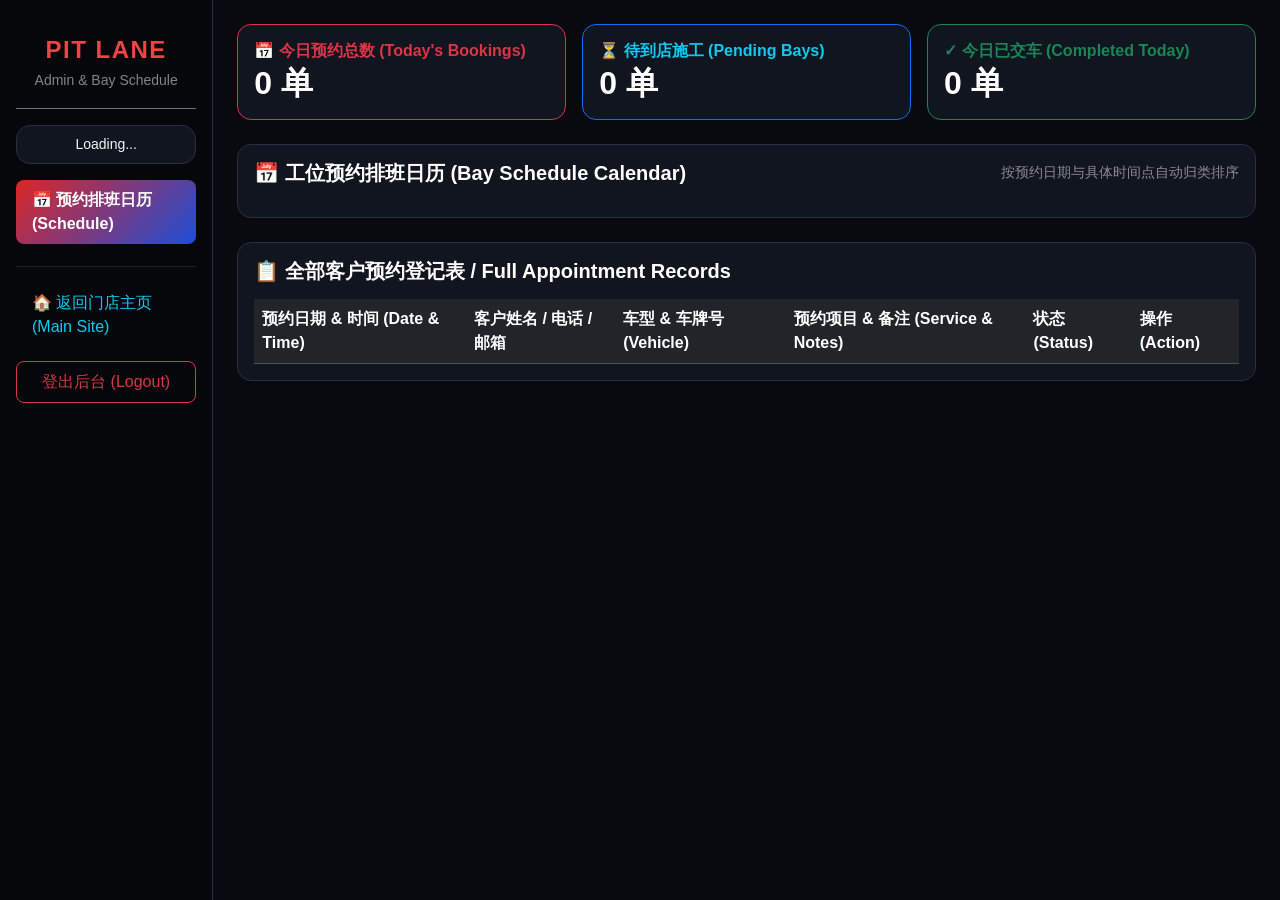
==== commit d1745f85: "update real pricing, dark red-blue theme and racing logo" ====
--- a/admin.html
+++ b/admin.html
@@ -3,7 +3,7 @@
 <head>
   <meta charset="UTF-8">
   <meta name="viewport" content="width=device-width, initial-scale=1.0">
-  <title>Admin Portal - Pit Lane Car Detailing</title>
+  <title>Staff & Admin Portal | PIT LANE Hand Car Wash & Detailing</title>
   <link href="https://cdn.jsdelivr.net/npm/bootstrap@5.3.0/dist/css/bootstrap.min.css" rel="stylesheet">
   <link rel="stylesheet" href="styles.css">
 </head>
@@ -11,44 +11,30 @@
 
 <div class="container-fluid">
   <div class="row">
-    <!-- 左侧管理导航栏 -->
+    <!-- 左侧管理栏 -->
     <nav class="col-md-3 col-lg-2 d-md-block sidebar p-3 collapse">
-      <h4 class="fw-bold text-center py-3 border-bottom border-secondary">
-        🏎️ Pit Lane <span class="text-warning">Admin</span>
-      </h4>
-      <div class="p-2 mb-3 bg-secondary bg-opacity-25 rounded text-center small" id="adminBadge">Loading...</div>
+      <div class="text-center py-3 border-bottom border-secondary mb-3">
+        <div class="brand-title-red fs-4">PIT LANE</div>
+        <small class="text-white-50">Admin & Bay Schedule</small>
+      </div>
+      <div class="p-2 mb-3 dark-panel text-center small" id="adminBadge">Loading...</div>
 
       <ul class="nav nav-pills flex-column">
         <li class="nav-item">
-          <a class="nav-link active" id="tab-btn-dashboard" href="javascript:void(0)" onclick="switchTab('dashboard')">
-            📊 运营概览 (Overview)
-          </a>
-        </li>
-        <li class="nav-item">
-          <a class="nav-link" id="tab-btn-bookings" href="javascript:void(0)" onclick="switchTab('bookings')">
-            📅 预约排班日历 (Bookings)
-          </a>
-        </li>
-        <li class="nav-item">
-          <a class="nav-link" id="tab-btn-products" href="javascript:void(0)" onclick="switchTab('products')">
-            📦 商品与库存 (Products)
-          </a>
-        </li>
-        <li class="nav-item">
-          <a class="nav-link" id="tab-btn-orders" href="javascript:void(0)" onclick="switchTab('orders')">
-            🛍️ 商城总订单 (Orders)
+          <a class="nav-link active" id="tab-btn-bookings" href="javascript:void(0)" onclick="switchTab('bookings')">
+            📅 预约排班日历 (Schedule)
           </a>
         </li>
         <li class="nav-item mt-2" id="ownerApprovalTab" style="display: none;">
           <a class="nav-link position-relative text-warning border border-warning" id="tab-btn-staff" href="javascript:void(0)" onclick="switchTab('staff')">
-            ✉️ 员工审批 (Staff)
+            ✉️ 员工审批 (Staff Approval)
             <span class="badge bg-danger rounded-pill ms-1" id="pendingStaffBadge">0</span>
           </a>
         </li>
 
         <hr class="border-secondary my-3">
         <li class="nav-item">
-          <a class="nav-link text-info" href="index.html">🏠 返回前台主站 (Main Site)</a>
+          <a class="nav-link text-info" href="index.html">🏠 返回门店主页 (Main Site)</a>
         </li>
         <li class="nav-item mt-2">
           <a class="nav-link text-danger border border-danger text-center" href="javascript:void(0)" onclick="adminLogout()">登出后台 (Logout)</a>
@@ -56,60 +42,50 @@
       </ul>
     </nav>
 
-    <!-- 右侧内容区 -->
+    <!-- 右侧主内容区 -->
     <main class="col-md-9 ms-sm-auto col-lg-10 px-md-4 py-4">
 
-      <!-- 1. 运营看板 -->
-      <section id="tab-dashboard">
-        <div class="d-flex justify-content-between align-items-center mb-4">
-          <h3 class="fw-bold mb-0">Pit Lane 今日营业概况 / Operations Overview</h3>
-          <span class="badge bg-dark text-warning px-3 py-2">#195 - 4551 No. 3 Road, Richmond</span>
-        </div>
-        <div class="row g-3 mb-4">
-          <div class="col-md-4">
-            <div class="card bg-dark text-white p-3 shadow-sm border-0" style="cursor:pointer;" onclick="switchTab('bookings')">
-              <div class="d-flex justify-content-between"><h5 class="text-warning">今日工位预约 (Today's Bays)</h5><span>📅 跳转</span></div>
-              <h2 class="fw-bold mb-0" id="statTodayBookings">0 单</h2>
-              <small class="text-white-50" id="statCompletedBookings">0 单已交车完成</small>
-            </div>
-          </div>
-          <div class="col-md-4">
-            <div class="card bg-success text-white p-3 shadow-sm border-0" style="cursor:pointer;" onclick="switchTab('orders')">
-              <div class="d-flex justify-content-between"><h5>待发货/自提订单 (Orders)</h5><span>🛍️ 跳转</span></div>
-              <h2 class="fw-bold mb-0" id="statPendingOrders">0 单</h2>
-              <small class="text-white-50">点击查看客户自提与邮寄订单详情</small>
-            </div>
-          </div>
-          <div class="col-md-4">
-            <div class="card bg-warning text-dark p-3 shadow-sm border-0" style="cursor:pointer;" onclick="switchTab('products')">
-              <div class="d-flex justify-content-between"><h5 class="fw-bold">库存预警 (Low Stock)</h5><span>📦 跳转</span></div>
-              <h2 class="fw-bold mb-0" id="statLowStockCount">0 种商品</h2>
-              <small class="text-truncate d-block" id="statLowStockNames">库存充足</small>
-            </div>
-          </div>
-        </div>
-      </section>
-
-      <!-- 2. 工位预约排班日历（显示用户提交的所有字段与准确时间点） -->
-      <section id="tab-bookings" style="display:none;">
-        <h3 class="fw-bold mb-3">工位预约排班日历 / Bay Schedule Calendar</h3>
-        <div class="card p-3 shadow-sm border-0 mb-4">
+      <!-- 顶部今日统计概览 -->
+      <div class="row g-3 mb-4">
+        <div class="col-md-4">
+          <div class="dark-panel p-3 border-danger">
+            <h6 class="text-danger fw-bold mb-1">📅 今日预约总数 (Today's Bookings)</h6>
+            <h2 class="fw-bold text-white mb-0" id="statTodayBookings">0 单</h2>
+          </div>
+        </div>
+        <div class="col-md-4">
+          <div class="dark-panel p-3 border-primary">
+            <h6 class="text-info fw-bold mb-1">⏳ 待到店施工 (Pending Bays)</h6>
+            <h2 class="fw-bold text-white mb-0" id="statPendingBookings">0 单</h2>
+          </div>
+        </div>
+        <div class="col-md-4">
+          <div class="dark-panel p-3 border-success">
+            <h6 class="text-success fw-bold mb-1">✓ 今日已交车 (Completed Today)</h6>
+            <h2 class="fw-bold text-white mb-0" id="statCompletedBookings">0 单</h2>
+          </div>
+        </div>
+      </div>
+
+      <!-- 1. 工位预约排班日历与明细表 -->
+      <section id="tab-bookings">
+        <div class="dark-panel p-3 mb-4">
           <div class="d-flex justify-content-between align-items-center mb-3">
-            <h5 class="fw-bold mb-0">📅 按日期与时间点排班看板 (含未来 7 天及所有已预约日期)</h5>
-            <span class="text-muted small">按预约时间先后自动排序，展示全部客户填写信息</span>
+            <h5 class="fw-bold text-white mb-0">📅 工位预约排班日历 (Bay Schedule Calendar)</h5>
+            <span class="text-white-50 small">按预约日期与具体时间点自动归类排序</span>
           </div>
           <div class="calendar-grid" id="calendarGrid"></div>
         </div>
 
-        <div class="card shadow-sm border-0">
-          <div class="card-header bg-white fw-bold">全部预约登记明细表 / Full Booking Records</div>
+        <div class="dark-panel p-3">
+          <h5 class="fw-bold text-white mb-3">📋 全部客户预约登记表 / Full Appointment Records</h5>
           <div class="table-responsive">
-            <table class="table table-hover align-middle mb-0">
-              <thead class="table-light">
+            <table class="table table-dark table-hover align-middle mb-0">
+              <thead>
               <tr>
                 <th>预约日期 & 时间 (Date & Time)</th>
-                <th>客户姓名 / 电话 / 邮箱 (Customer)</th>
-                <th>车型 & 车牌号 (Vehicle & Plate)</th>
+                <th>客户姓名 / 电话 / 邮箱</th>
+                <th>车型 & 车牌号 (Vehicle)</th>
                 <th>预约项目 & 备注 (Service & Notes)</th>
                 <th>状态 (Status)</th>
                 <th>操作 (Action)</th>
@@ -121,61 +97,14 @@
         </div>
       </section>
 
-      <!-- 3. 商品与库存管理 -->
-      <section id="tab-products" style="display:none;">
-        <div class="d-flex justify-content-between align-items-center mb-3">
-          <h3 class="fw-bold mb-0">汽美用品与库存管理 / Products & Inventory</h3>
-          <button class="btn btn-warning fw-bold text-dark" data-bs-toggle="modal" data-bs-target="#addProductModal">+ 上架新商品 (Add Product)</button>
-        </div>
-        <div class="card shadow-sm border-0">
+      <!-- 2. 员工注册审批中心 (仅经理/老板可见) -->
+      <section id="tab-staff" style="display:none;">
+        <h4 class="fw-bold text-white mb-3">👔 员工工位注册审批中心 / Staff Approval (Manager & Owner Only)</h4>
+        <div class="dark-panel p-3 mb-4 border-warning">
+          <h6 class="fw-bold text-warning mb-3">待审批员工申请 / Pending Staff Applications</h6>
           <div class="table-responsive">
-            <table class="table table-hover align-middle mb-0">
-              <thead class="table-light">
-              <tr>
-                <th>图片 (Photo)</th>
-                <th>商品名称 (Product Name)</th>
-                <th>定价 (CAD)</th>
-                <th>库存调整 (Stock)</th>
-                <th>状态 (Status)</th>
-                <th>上下架操作 (Action)</th>
-              </tr>
-              </thead>
-              <tbody id="adminProductsTable"></tbody>
-            </table>
-          </div>
-        </div>
-      </section>
-
-      <!-- 4. 商城总订单管理中心 -->
-      <section id="tab-orders" style="display:none;">
-        <h3 class="fw-bold mb-3">商城总订单与收据中心 / Order Fulfillment</h3>
-        <div class="card shadow-sm border-0">
-          <div class="table-responsive">
-            <table class="table table-hover align-middle mb-0">
-              <thead class="table-light">
-              <tr>
-                <th>订单号 / 时间 (ID & Date)</th>
-                <th>客户信息 (Customer)</th>
-                <th>购买商品 (Items)</th>
-                <th>金额 / 支付方式 (Total & Payment)</th>
-                <th>取货方式 (Fulfillment)</th>
-                <th>处理操作 (Action)</th>
-              </tr>
-              </thead>
-              <tbody id="adminOrdersTable"></tbody>
-            </table>
-          </div>
-        </div>
-      </section>
-
-      <!-- 5. 员工注册审批中心 (仅老板可见) -->
-      <section id="tab-staff" style="display:none;">
-        <h3 class="fw-bold mb-3">👔 员工工位注册审批中心 / Staff Approval (Owner Only)</h3>
-        <div class="card shadow-sm border-0 mb-4">
-          <div class="card-header bg-warning bg-opacity-25 fw-bold">待审批员工申请 / Pending Staff Applications</div>
-          <div class="table-responsive">
-            <table class="table table-hover align-middle mb-0">
-              <thead class="table-light">
+            <table class="table table-dark table-hover align-middle mb-0">
+              <thead>
               <tr>
                 <th>姓名 (Name)</th>
                 <th>邮箱 (Email)</th>
@@ -189,11 +118,11 @@
           </div>
         </div>
 
-        <div class="card shadow-sm border-0">
-          <div class="card-header bg-light fw-bold">已批准在职员工列表 / Active Staff Members</div>
+        <div class="dark-panel p-3">
+          <h6 class="fw-bold text-info mb-3">已批准在职员工列表 / Approved Active Staff</h6>
           <div class="table-responsive">
-            <table class="table table-hover align-middle mb-0">
-              <thead class="table-light">
+            <table class="table table-dark table-hover align-middle mb-0">
+              <thead>
               <tr>
                 <th>员工姓名 (Name)</th>
                 <th>登录邮箱 (Email)</th>
@@ -212,53 +141,13 @@
   </div>
 </div>
 
-<!-- 上架新商品 Modal -->
-<div class="modal fade" id="addProductModal" tabindex="-1">
-  <div class="modal-dialog">
-    <div class="modal-content">
-      <div class="modal-header">
-        <h5 class="modal-title fw-bold">上架新商品 / Add New Product</h5>
-        <button type="button" class="btn-close" data-bs-dismiss="modal"></button>
-      </div>
-      <form onsubmit="handleAddNewProduct(event)">
-        <div class="modal-body">
-          <div class="mb-3">
-            <label class="form-label fw-bold">英文名称 / Product Name (EN) *</label>
-            <input type="text" class="form-control" id="newProdName" placeholder="e.g. Interior Leather Conditioner" required>
-          </div>
-          <div class="mb-3">
-            <label class="form-label fw-bold">中文名称 / Product Name (中文) *</label>
-            <input type="text" class="form-control" id="newProdNameZh" placeholder="例如：真皮座椅滋养护理乳" required>
-          </div>
-          <div class="mb-3">
-            <label class="form-label fw-bold">定价 / Price ($ CAD) *</label>
-            <input type="number" step="0.01" class="form-control" id="newProdPrice" placeholder="29.99" required>
-          </div>
-          <div class="mb-3">
-            <label class="form-label fw-bold">初始库存数量 / Initial Stock *</label>
-            <input type="number" class="form-control" id="newProdStock" placeholder="20" required>
-          </div>
-          <div class="mb-3">
-            <label class="form-label fw-bold">上传商品图片 / Upload Photo *</label>
-            <input type="file" class="form-control" id="newProdFile" accept="image/*">
-            <small class="text-muted">或填入在线图片网址 (Or paste image URL):</small>
-            <input type="url" class="form-control mt-1" id="newProdUrl" placeholder="https://example.com/item.jpg">
-          </div>
-        </div>
-        <div class="modal-footer">
-          <button type="button" class="btn btn-secondary" data-bs-dismiss="modal">取消 (Cancel)</button>
-          <button type="submit" class="btn btn-warning fw-bold text-dark">确认上架 (Confirm)</button>
-        </div>
-      </form>
-    </div>
-  </div>
-</div>
-
 <script src="https://cdn.jsdelivr.net/npm/bootstrap@5.3.0/dist/js/bootstrap.bundle.min.js"></script>
+<script src="app.js"></script>
 <script>
   let currentUser = null;
 
   document.addEventListener('DOMContentLoaded', () => {
+    injectFavicon();
     currentUser = JSON.parse(localStorage.getItem('apex_user'));
     if (!currentUser || (currentUser.role !== 'ADMIN' && currentUser.role !== 'STAFF')) {
       alert('⚠️ Access Denied: Staff or Owner login required!');
@@ -268,8 +157,8 @@
 
     const isOwner = (currentUser.role === 'ADMIN');
     document.getElementById('adminBadge').innerHTML = `
-            <div>👤 <strong>${currentUser.name}</strong></div>
-            <div class="text-warning small">${isOwner ? '👑 老板 / 最高管理员 (Owner)' : `🛠️ 认证员工 (${currentUser.station || 'Staff'})`}</div>
+            <div class="text-white">👤 <strong>${currentUser.name}</strong></div>
+            <div class="text-danger fw-bold small">${isOwner ? '👑 老板 / 经理 (Owner/Manager)' : `🛠️ 认证员工 (${currentUser.station || 'Staff'})`}</div>
         `;
 
     if (isOwner) {
@@ -286,59 +175,38 @@
 
   function switchTab(tabId) {
     if (tabId === 'staff' && currentUser.role !== 'ADMIN') return;
-    document.querySelectorAll('main > section').forEach(sec => sec.style.display = 'none');
-    document.getElementById('tab-' + tabId).style.display = 'block';
+    document.getElementById('tab-bookings').style.display = (tabId === 'bookings') ? 'block' : 'none';
+    document.getElementById('tab-staff').style.display = (tabId === 'staff') ? 'block' : 'none';
     document.querySelectorAll('.sidebar .nav-link').forEach(link => link.classList.remove('active'));
-    const btn = document.getElementById('tab-btn-' + tabId);
-    if (btn) btn.classList.add('active');
+    document.getElementById('tab-btn-' + tabId).classList.add('active');
     refreshAllAdminData();
   }
 
   function refreshAllAdminData() {
-    renderDashboardMetrics();
-    renderAdminProducts();
-    renderAdminBookingsAndCalendar();
-    renderAdminOrders();
-    if (currentUser && currentUser.role === 'ADMIN') renderStaffApprovalModule();
-  }
-
-  function renderDashboardMetrics() {
     const todayStr = new Date().toISOString().split('T')[0];
     const bookings = JSON.parse(localStorage.getItem('apex_bookings') || "[]");
+    bookings.sort((a, b) => (`${a.date} ${a.time}`).localeCompare(`${b.date} ${b.time}`));
+
     const todayBookings = bookings.filter(b => b.date === todayStr);
     const doneToday = todayBookings.filter(b => b.status === 'COMPLETED').length;
+    const pendingAll = bookings.filter(b => b.status !== 'COMPLETED').length;
 
     document.getElementById('statTodayBookings').innerText = `${todayBookings.length} 单`;
-    document.getElementById('statCompletedBookings').innerText = `${doneToday} 单已交车完成`;
-
-    const orders = JSON.parse(localStorage.getItem('apex_all_orders') || "[]");
-    const pendingOrders = orders.filter(o => o.status !== 'COMPLETED').length;
-    document.getElementById('statPendingOrders').innerText = `${pendingOrders} 单`;
-
-    const products = JSON.parse(localStorage.getItem('apex_products') || "[]");
-    const lowStock = products.filter(p => p.stock <= 3);
-    document.getElementById('statLowStockCount').innerText = `${lowStock.length} 种商品`;
-    document.getElementById('statLowStockNames').innerText = lowStock.length > 0 ? lowStock.map(p => p.name).join(', ') : '库存充足';
-  }
-
-  // 重点升级：排班日历准确归类所有预约日期，并完整显示预约时间点与客户填写的全部信息
-  function renderAdminBookingsAndCalendar() {
-    const bookings = JSON.parse(localStorage.getItem('apex_bookings') || "[]");
-    // 按日期和时间点排序
-    bookings.sort((a, b) => (`${a.date} ${a.time}`).localeCompare(`${b.date} ${b.time}`));
-
-    // 1. 渲染底部完整明细表
+    document.getElementById('statPendingBookings').innerText = `${pendingAll} 单`;
+    document.getElementById('statCompletedBookings').innerText = `${doneToday} 单`;
+
+    // 渲染底部明细表格
     const tbody = document.getElementById('adminBookingsTable');
     if (bookings.length === 0) {
-      tbody.innerHTML = `<tr><td colspan="6" class="text-center py-4 text-muted">暂无客户预约记录 / No bookings yet</td></tr>`;
+      tbody.innerHTML = `<tr><td colspan="6" class="text-center py-4 text-white-50">暂无客户预约记录 / No bookings yet</td></tr>`;
     } else {
       tbody.innerHTML = bookings.map(b => `
                 <tr>
-                    <td><strong class="text-primary fs-6">📅 ${b.date}</strong><br><span class="badge bg-dark text-warning">⏰ ${b.time}</span></td>
-                    <td><strong>${b.name}</strong><br><small>📞 ${b.phone}</small><br><small class="text-muted">✉️ ${b.email}</small></td>
-                    <td><span class="badge bg-light text-dark border">🚗 ${b.carModel}</span><br><code class="fw-bold">${b.carPlate}</code></td>
-                    <td><strong>${b.pkg}</strong>${b.notes ? `<br><small class="text-danger">📝 备注: ${b.notes}</small>` : ''}</td>
-                    <td><span class="badge ${b.status === 'COMPLETED' ? 'bg-secondary' : 'bg-warning text-dark'}">${b.status === 'COMPLETED' ? '✓ 已交车完成' : '⏳ 待到店施工'}</span></td>
+                    <td><strong class="text-info">📅 ${b.date}</strong><br><span class="badge bg-danger">⏰ ${b.time}</span></td>
+                    <td><strong>${b.name}</strong><br><small>📞 ${b.phone}</small><br><small class="text-white-50">✉️ ${b.email}</small></td>
+                    <td><span class="badge bg-secondary">🚗 ${b.carModel}</span><br><code class="text-warning fw-bold">${b.carPlate}</code></td>
+                    <td><strong>${b.pkg}</strong>${b.notes ? `<br><small class="text-warning">📝 备注: ${b.notes}</small>` : ''}</td>
+                    <td><span class="badge ${b.status === 'COMPLETED' ? 'bg-secondary' : 'bg-primary'}">${b.status === 'COMPLETED' ? '✓ 已完成' : '⏳ 待到店'}</span></td>
                     <td>
                         ${b.status !== 'COMPLETED' ? `<button class="btn btn-success btn-sm" onclick="completeBooking(${b.id})">标记完成</button>` : `<button class="btn btn-sm btn-outline-secondary" disabled>已归档</button>`}
                     </td>
@@ -346,8 +214,7 @@
             `).join('');
     }
 
-    // 2. 组装日历日期集合（默认包含未来 7 天 + 所有已有预约的特定日期，确保任何日期的预约都不会漏掉）
-    const todayStr = new Date().toISOString().split('T')[0];
+    // 渲染排班日历
     const dateSet = new Set();
     for (let i = 0; i < 7; i++) {
       const d = new Date();
@@ -364,28 +231,29 @@
 
       return `
                 <div class="calendar-day-col">
-                    <div class="fw-bold border-bottom pb-2 mb-2 text-center ${isToday ? 'bg-dark text-warning rounded py-1' : 'text-dark'}">
-                        📅 ${dateStr} ${isToday ? '(今天 / Today)' : ''}
-                        <span class="badge bg-secondary ms-1">${dayBookings.length} 单</span>
+                    <div class="fw-bold border-bottom border-secondary pb-2 mb-2 text-center ${isToday ? 'bg-danger text-white rounded py-1' : 'text-info'}">
+                        📅 ${dateStr} ${isToday ? '(Today)' : ''}
+                        <span class="badge bg-dark ms-1">${dayBookings.length} 单</span>
                     </div>
-                    ${dayBookings.length === 0 ? '<div class="text-muted text-center small mt-5">空闲工位 (No Bookings)</div>' : dayBookings.map(b => `
+                    ${dayBookings.length === 0 ? '<div class="text-white-50 text-center small mt-5">空闲工位 (No Bookings)</div>' : dayBookings.map(b => `
                         <div class="cal-booking-item ${b.status === 'COMPLETED' ? 'cal-booking-done' : ''}">
                             <div class="d-flex justify-content-between align-items-center mb-1">
-                                <span class="badge bg-dark text-warning">⏰ ${b.time}</span>
-                                <span class="badge ${b.status === 'COMPLETED' ? 'bg-secondary' : 'bg-warning text-dark'}">${b.status === 'COMPLETED' ? '✓ 已完成' : '待施工'}</span>
+                                <span class="badge bg-danger">⏰ ${b.time}</span>
+                                <span class="badge ${b.status === 'COMPLETED' ? 'bg-secondary' : 'bg-primary'}">${b.status === 'COMPLETED' ? '✓ 已完成' : '待施工'}</span>
                             </div>
                             <div><strong>👤 客户:</strong> ${b.name}</div>
                             <div><strong>📞 电话:</strong> ${b.phone}</div>
-                            <div><strong>✉️ 邮箱:</strong> ${b.email}</div>
-                            <div><strong>🚗 车辆:</strong> ${b.carModel} (<code>${b.carPlate}</code>)</div>
+                            <div><strong>🚗 车辆:</strong> ${b.carModel} (<code class="text-warning">${b.carPlate}</code>)</div>
                             <div><strong>🧽 项目:</strong> ${b.pkg}</div>
-                            ${b.notes ? `<div class="text-danger"><strong>📝 备注:</strong> ${b.notes}</div>` : ''}
+                            ${b.notes ? `<div class="text-warning"><strong>📝 备注:</strong> ${b.notes}</div>` : ''}
                             ${b.status !== 'COMPLETED' ? `<button class="btn btn-success btn-sm w-100 mt-2 py-0" onclick="completeBooking(${b.id})">✓ 标记完成 (Done)</button>` : ''}
                         </div>
                     `).join('')}
                 </div>
             `;
     }).join('');
+
+    if (currentUser && currentUser.role === 'ADMIN') renderStaffApprovalModule();
   }
 
   function completeBooking(bookingId) {
@@ -398,150 +266,33 @@
     }
   }
 
-  function renderAdminProducts() {
-    const products = JSON.parse(localStorage.getItem('apex_products') || "[]");
-    const tbody = document.getElementById('adminProductsTable');
-    tbody.innerHTML = products.map(p => `
-            <tr>
-                <td><img src="${p.img}" style="width:50px; height:50px; object-fit:cover;" class="rounded border"></td>
-                <td><div class="fw-bold">${p.name}</div><small class="text-muted">${p.nameZh || ''}</small></td>
-                <td>$${parseFloat(p.price).toFixed(2)}</td>
-                <td>
-                    <div class="d-flex align-items-center gap-2">
-                        <button class="btn btn-outline-secondary btn-sm px-2" onclick="changeStock(${p.id}, -1)">-</button>
-                        <span class="fw-bold ${p.stock <= 3 ? 'text-danger' : ''}">${p.stock} 件</span>
-                        <button class="btn btn-outline-secondary btn-sm px-2" onclick="changeStock(${p.id}, 1)">+</button>
-                    </div>
-                </td>
-                <td>
-                    <span class="badge ${p.status === 'ACTIVE' ? (p.stock > 0 ? 'bg-success' : 'bg-warning text-dark') : 'bg-secondary'}">
-                        ${p.status === 'ACTIVE' ? (p.stock > 0 ? '在售中 / Active' : '缺货 / Out of Stock') : '已下架 / Off Shelf'}
-                    </span>
-                </td>
-                <td>
-                    <button class="btn btn-sm ${p.status === 'ACTIVE' ? 'btn-outline-danger' : 'btn-outline-success'}" onclick="toggleProductStatus(${p.id})">
-                        ${p.status === 'ACTIVE' ? '下架 (Take Off)' : '上架 (Put On)'}
-                    </button>
-                </td>
-            </tr>
-        `).join('');
-  }
-
-  function changeStock(prodId, delta) {
-    let products = JSON.parse(localStorage.getItem('apex_products') || "[]");
-    const p = products.find(i => i.id === prodId);
-    if (p) {
-      p.stock = Math.max(0, p.stock + delta);
-      localStorage.setItem('apex_products', JSON.stringify(products));
-      refreshAllAdminData();
-    }
-  }
-
-  function toggleProductStatus(prodId) {
-    let products = JSON.parse(localStorage.getItem('apex_products') || "[]");
-    const p = products.find(i => i.id === prodId);
-    if (p) {
-      p.status = (p.status === 'ACTIVE') ? 'INACTIVE' : 'ACTIVE';
-      localStorage.setItem('apex_products', JSON.stringify(products));
-      refreshAllAdminData();
-    }
-  }
-
-  function handleAddNewProduct(event) {
-    event.preventDefault();
-    const name = document.getElementById('newProdName').value.trim();
-    const nameZh = document.getElementById('newProdNameZh').value.trim();
-    const price = parseFloat(document.getElementById('newProdPrice').value);
-    const stock = parseInt(document.getElementById('newProdStock').value);
-    const fileInput = document.getElementById('newProdFile');
-    const urlInput = document.getElementById('newProdUrl').value.trim();
-
-    const finalizeSave = (imgSrc) => {
-      let products = JSON.parse(localStorage.getItem('apex_products') || "[]");
-      products.unshift({
-        id: Date.now(),
-        name,
-        nameZh,
-        price,
-        stock,
-        status: "ACTIVE",
-        img: imgSrc || "https://images.unsplash.com/photo-1607860108855-64acf2078ed9?auto=format&fit=crop&w=400&q=80"
-      });
-      localStorage.setItem('apex_products', JSON.stringify(products));
-      bootstrap.Modal.getInstance(document.getElementById('addProductModal')).hide();
-      event.target.reset();
-      refreshAllAdminData();
-    };
-
-    if (fileInput.files && fileInput.files[0]) {
-      const reader = new FileReader();
-      reader.onload = (e) => finalizeSave(e.target.result);
-      reader.readAsDataURL(fileInput.files[0]);
-    } else {
-      finalizeSave(urlInput);
-    }
-  }
-
-  function renderAdminOrders() {
-    const orders = JSON.parse(localStorage.getItem('apex_all_orders') || "[]");
-    const tbody = document.getElementById('adminOrdersTable');
-    if (orders.length === 0) {
-      tbody.innerHTML = `<tr><td colspan="6" class="text-center py-4 text-muted">暂无商城订单记录 / No orders yet</td></tr>`;
-      return;
-    }
-    tbody.innerHTML = orders.slice().reverse().map(o => `
-            <tr>
-                <td><strong>${o.orderId}</strong><br><small class="text-muted">${o.date}</small></td>
-                <td>${o.customerName}<br><small class="text-muted">${o.customerEmail}</small></td>
-                <td>${o.items.map(i => `<div>${i.name} × ${i.qty}</div>`).join('')}</td>
-                <td><strong class="text-danger">$${o.total.toFixed(2)}</strong><br><small class="badge bg-light text-dark border">${o.paymentMethod}</small></td>
-                <td><span class="badge bg-info text-dark">${o.delivery}</span><br><small>${o.address}</small></td>
-                <td>
-                    ${o.status !== 'COMPLETED' ? `<button class="btn btn-primary btn-sm" onclick="completeOrder('${o.orderId}')">标记已发货/自提</button>` : `<span class="text-success small fw-bold">✓ 已完成</span>`}
-                </td>
-            </tr>
-        `).join('');
-  }
-
-  function completeOrder(orderId) {
-    let orders = JSON.parse(localStorage.getItem('apex_all_orders') || "[]");
-    const o = orders.find(item => item.orderId === orderId);
-    if (o) {
-      o.status = 'COMPLETED';
-      localStorage.setItem('apex_all_orders', JSON.stringify(orders));
-      refreshAllAdminData();
-    }
-  }
-
   function renderStaffApprovalModule() {
     const pending = JSON.parse(localStorage.getItem('apex_pending_staff') || "[]");
     const approved = JSON.parse(localStorage.getItem('apex_approved_staff') || "[]");
     document.getElementById('pendingStaffBadge').innerText = pending.length;
 
-    const pendingTbody = document.getElementById('pendingStaffTable');
-    pendingTbody.innerHTML = pending.length === 0
-            ? `<tr><td colspan="5" class="text-center text-muted py-3">暂无待审批的员工申请</td></tr>`
+    document.getElementById('pendingStaffTable').innerHTML = pending.length === 0
+            ? `<tr><td colspan="5" class="text-center text-white-50 py-3">暂无待审批的员工申请</td></tr>`
             : pending.map(s => `
                 <tr>
                     <td class="fw-bold">${s.name}</td>
                     <td>${s.email}</td>
                     <td><span class="badge bg-warning text-dark">${s.station}</span></td>
-                    <td><small class="text-muted">${s.appliedAt}</small></td>
+                    <td><small class="text-white-50">${s.appliedAt}</small></td>
                     <td>
                         <button class="btn btn-success btn-sm me-2" onclick="approveStaff(${s.id})">Approve (批准)</button>
                         <button class="btn btn-outline-danger btn-sm" onclick="rejectStaff(${s.id})">Reject (拒绝)</button>
                     </td>
                 </tr>`).join('');
 
-    const approvedTbody = document.getElementById('approvedStaffTable');
-    approvedTbody.innerHTML = approved.length === 0
-            ? `<tr><td colspan="5" class="text-center text-muted py-3">尚未添加正式员工</td></tr>`
+    document.getElementById('approvedStaffTable').innerHTML = approved.length === 0
+            ? `<tr><td colspan="5" class="text-center text-white-50 py-3">尚未添加正式员工</td></tr>`
             : approved.map(s => `
                 <tr>
                     <td class="fw-bold">${s.name}</td>
                     <td>${s.email}</td>
                     <td><span class="badge bg-info text-dark">${s.station}</span></td>
-                    <td><span class="badge bg-success">Active / 正常</span></td>
+                    <td><span class="badge bg-success">Active / 在职</span></td>
                     <td><button class="btn btn-outline-danger btn-sm" onclick="removeApprovedStaff('${s.email}')">注销 (Revoke)</button></td>
                 </tr>`).join('');
   }
--- a/styles.css
+++ b/styles.css
@@ -0,0 +1,304 @@
+:root {
+    --pl-bg-black: #080a0f;
+    --pl-panel-black: #111520;
+    --pl-card-black: #161b2a;
+    --pl-red: #dc2626;
+    --pl-red-dark: #991b1b;
+    --pl-blue: #1d4ed8;
+    --pl-blue-light: #2563eb;
+    --pl-border: #262f45;
+    --pl-text: #f1f5f9;
+    --pl-muted: #94a3b8;
+}
+
+body {
+    background-color: var(--pl-bg-black);
+    color: var(--pl-text);
+    font-family: -apple-system, BlinkMacSystemFont, "Segoe UI", Roboto, "Helvetica Neue", Arial, sans-serif;
+}
+
+/* 顶部导航栏：黑底红蓝流光边 */
+.navbar-custom {
+    background-color: #05070b;
+    border-bottom: 2px solid var(--pl-red);
+    box-shadow: 0 4px 20px rgba(220, 38, 38, 0.18);
+}
+
+.brand-title-red {
+    color: #ef4444;
+    font-weight: 900;
+    letter-spacing: 1.5px;
+}
+
+.nav-link-custom {
+    font-size: 0.94rem;
+    font-weight: 600;
+    padding: 7px 15px !important;
+    border-radius: 20px;
+    transition: all 0.2s ease;
+    color: rgba(255, 255, 255, 0.82) !important;
+    text-decoration: none;
+    white-space: nowrap;
+    display: inline-block;
+}
+
+.nav-link-custom:hover {
+    color: #ffffff !important;
+    background-color: rgba(37, 99, 235, 0.25);
+}
+
+.nav-link-custom.nav-active {
+    color: #ffffff !important;
+    background: linear-gradient(135deg, var(--pl-red) 0%, var(--pl-blue) 100%) !important;
+    box-shadow: 0 2px 10px rgba(220, 38, 38, 0.4);
+}
+
+/* 首页滚动横幅 */
+.hero-slide {
+    min-height: 460px;
+    padding: 75px 0;
+    display: flex;
+    align-items: center;
+    border-bottom: 3px solid var(--pl-blue-light);
+    background-size: cover;
+    background-position: center;
+}
+
+.hero-slide-1 {
+    background-image: linear-gradient(135deg, rgba(8,10,15,0.94) 0%, rgba(29,78,216,0.55) 100%),
+    url('https://images.unsplash.com/photo-1607860108855-64acf2078ed9?auto=format&fit=crop&w=1600&q=80');
+}
+
+.hero-slide-2 {
+    background-image: linear-gradient(135deg, rgba(8,10,15,0.94) 0%, rgba(185,28,28,0.6) 100%),
+    url('https://images.unsplash.com/photo-1520340356584-f9917d1eea6f?auto=format&fit=crop&w=1600&q=80');
+}
+
+.hero-slide-3 {
+    background-image: linear-gradient(135deg, rgba(8,10,15,0.95) 0%, rgba(30,58,138,0.65) 100%),
+    url('https://images.unsplash.com/photo-1552930294-6b595f4c2974?auto=format&fit=crop&w=1600&q=80');
+}
+
+.hero-pill {
+    display: inline-block;
+    background: rgba(220, 38, 38, 0.2);
+    border: 1px solid #ef4444;
+    color: #fca5a5;
+    padding: 6px 16px;
+    border-radius: 30px;
+    font-size: 0.85rem;
+    font-weight: 700;
+    margin-bottom: 16px;
+}
+
+/* 深色卡片系统 (黑红蓝搭配) */
+.dark-panel {
+    background-color: var(--pl-panel-black);
+    border: 1px solid var(--pl-border);
+    border-radius: 14px;
+    color: var(--pl-text);
+}
+
+.dark-card {
+    background-color: var(--pl-card-black);
+    border: 1px solid var(--pl-border);
+    border-radius: 12px;
+    color: var(--pl-text);
+    transition: all 0.22s ease;
+}
+
+.dark-card:hover {
+    border-color: var(--pl-red);
+    transform: translateY(-3px);
+    box-shadow: 0 8px 24px rgba(220, 38, 38, 0.2);
+}
+
+.dark-card-blue:hover {
+    border-color: var(--pl-blue-light);
+    box-shadow: 0 8px 24px rgba(37, 99, 235, 0.25);
+}
+
+.service-img-top {
+    height: 180px;
+    object-fit: cover;
+    width: 100%;
+    border-bottom: 2px solid var(--pl-red);
+}
+
+.showcase-img {
+    height: 220px;
+    object-fit: cover;
+    width: 100%;
+    border-bottom: 2px solid var(--pl-blue-light);
+}
+
+.craft-number {
+    font-size: 0.85rem;
+    font-weight: 800;
+    color: #ef4444;
+    letter-spacing: 1px;
+    display: block;
+    margin-bottom: 6px;
+}
+
+.dont-do-card {
+    background: linear-gradient(135deg, #131826 0%, #1e1118 100%);
+    color: #ffffff;
+    border-radius: 14px;
+    border: 1px solid #3b1d26;
+    border-left: 5px solid var(--pl-red);
+}
+
+/* 价目表专属红蓝表格样式 (复刻店内展板) */
+.tier-badge {
+    display: inline-flex;
+    align-items: center;
+    justify-content: center;
+    width: 42px;
+    height: 42px;
+    background: linear-gradient(135deg, #b91c1c, #dc2626);
+    color: #fff;
+    font-size: 1.35rem;
+    font-weight: 900;
+    border-radius: 8px;
+    flex-shrink: 0;
+}
+
+.price-tag-red {
+    color: #f87171;
+    font-weight: 800;
+    font-size: 1.45rem;
+}
+
+.table-matrix {
+    color: #ffffff;
+    border-collapse: separate;
+    border-spacing: 3px;
+}
+
+.table-matrix th, .table-matrix td {
+    padding: 12px 10px;
+    text-align: center;
+    vertical-align: middle;
+    border: none;
+    border-radius: 4px;
+}
+
+.col-tier-name {
+    background-color: #161c2d;
+    text-align: left !important;
+    font-weight: 700;
+    border-left: 4px solid var(--pl-red) !important;
+}
+
+.col-blue-head {
+    background: linear-gradient(180deg, #1e40af, #1d4ed8);
+    color: #ffffff;
+}
+
+.col-blue-cell {
+    background-color: #172554;
+    font-weight: 700;
+    font-size: 1.1rem;
+    color: #93c5fd;
+}
+
+.col-red-head {
+    background: linear-gradient(180deg, #991b1b, #dc2626);
+    color: #ffffff;
+}
+
+.col-red-cell {
+    background-color: #450a0a;
+    font-weight: 700;
+    font-size: 1.1rem;
+    color: #fca5a5;
+}
+
+.col-gold-head {
+    background: linear-gradient(180deg, #92400e, #b45309);
+    color: #ffffff;
+}
+
+.col-gold-cell {
+    background-color: #3b180c;
+    font-weight: 800;
+    font-size: 1.1rem;
+    color: #fcd34d;
+}
+
+.other-service-box {
+    background-color: #0f172a;
+    border: 1px solid #1e3a8a;
+    border-left: 4px solid #3b82f6;
+    border-radius: 8px;
+    padding: 12px 16px;
+}
+
+/* 深色输入框与表单 */
+.form-control-dark, .form-select-dark {
+    background-color: #0c101a !important;
+    border: 1px solid #2e3a54 !important;
+    color: #ffffff !important;
+}
+
+.form-control-dark::placeholder {
+    color: #64748b !important;
+}
+
+.form-control-dark:focus, .form-select-dark:focus {
+    border-color: var(--pl-blue-light) !important;
+    box-shadow: 0 0 0 0.2rem rgba(37, 99, 235, 0.25) !important;
+}
+
+/* 管理后台日历样式 */
+.sidebar {
+    min-height: 100vh;
+    background-color: #05070b;
+    color: white;
+    border-right: 1px solid var(--pl-border);
+}
+
+.sidebar .nav-link {
+    color: rgba(255,255,255,0.75);
+    margin-bottom: 6px;
+    border-radius: 8px;
+    font-weight: 500;
+}
+
+.sidebar .nav-link.active, .sidebar .nav-link:hover {
+    color: #ffffff;
+    background: linear-gradient(135deg, var(--pl-red), var(--pl-blue));
+    font-weight: 700;
+}
+
+.calendar-grid {
+    display: grid;
+    grid-template-columns: repeat(auto-fill, minmax(240px, 1fr));
+    gap: 12px;
+}
+
+.calendar-day-col {
+    min-height: 260px;
+    background: var(--pl-card-black);
+    border: 1px solid var(--pl-border);
+    border-radius: 10px;
+    padding: 10px;
+}
+
+.cal-booking-item {
+    font-size: 0.82rem;
+    border-radius: 6px;
+    padding: 8px;
+    margin-bottom: 8px;
+    border-left: 4px solid var(--pl-red);
+    background: #1e293b;
+    color: #f8fafc;
+}
+
+.cal-booking-done {
+    background: #0f172a !important;
+    border-left-color: #475569 !important;
+    color: #64748b !important;
+    text-decoration: line-through;
+}
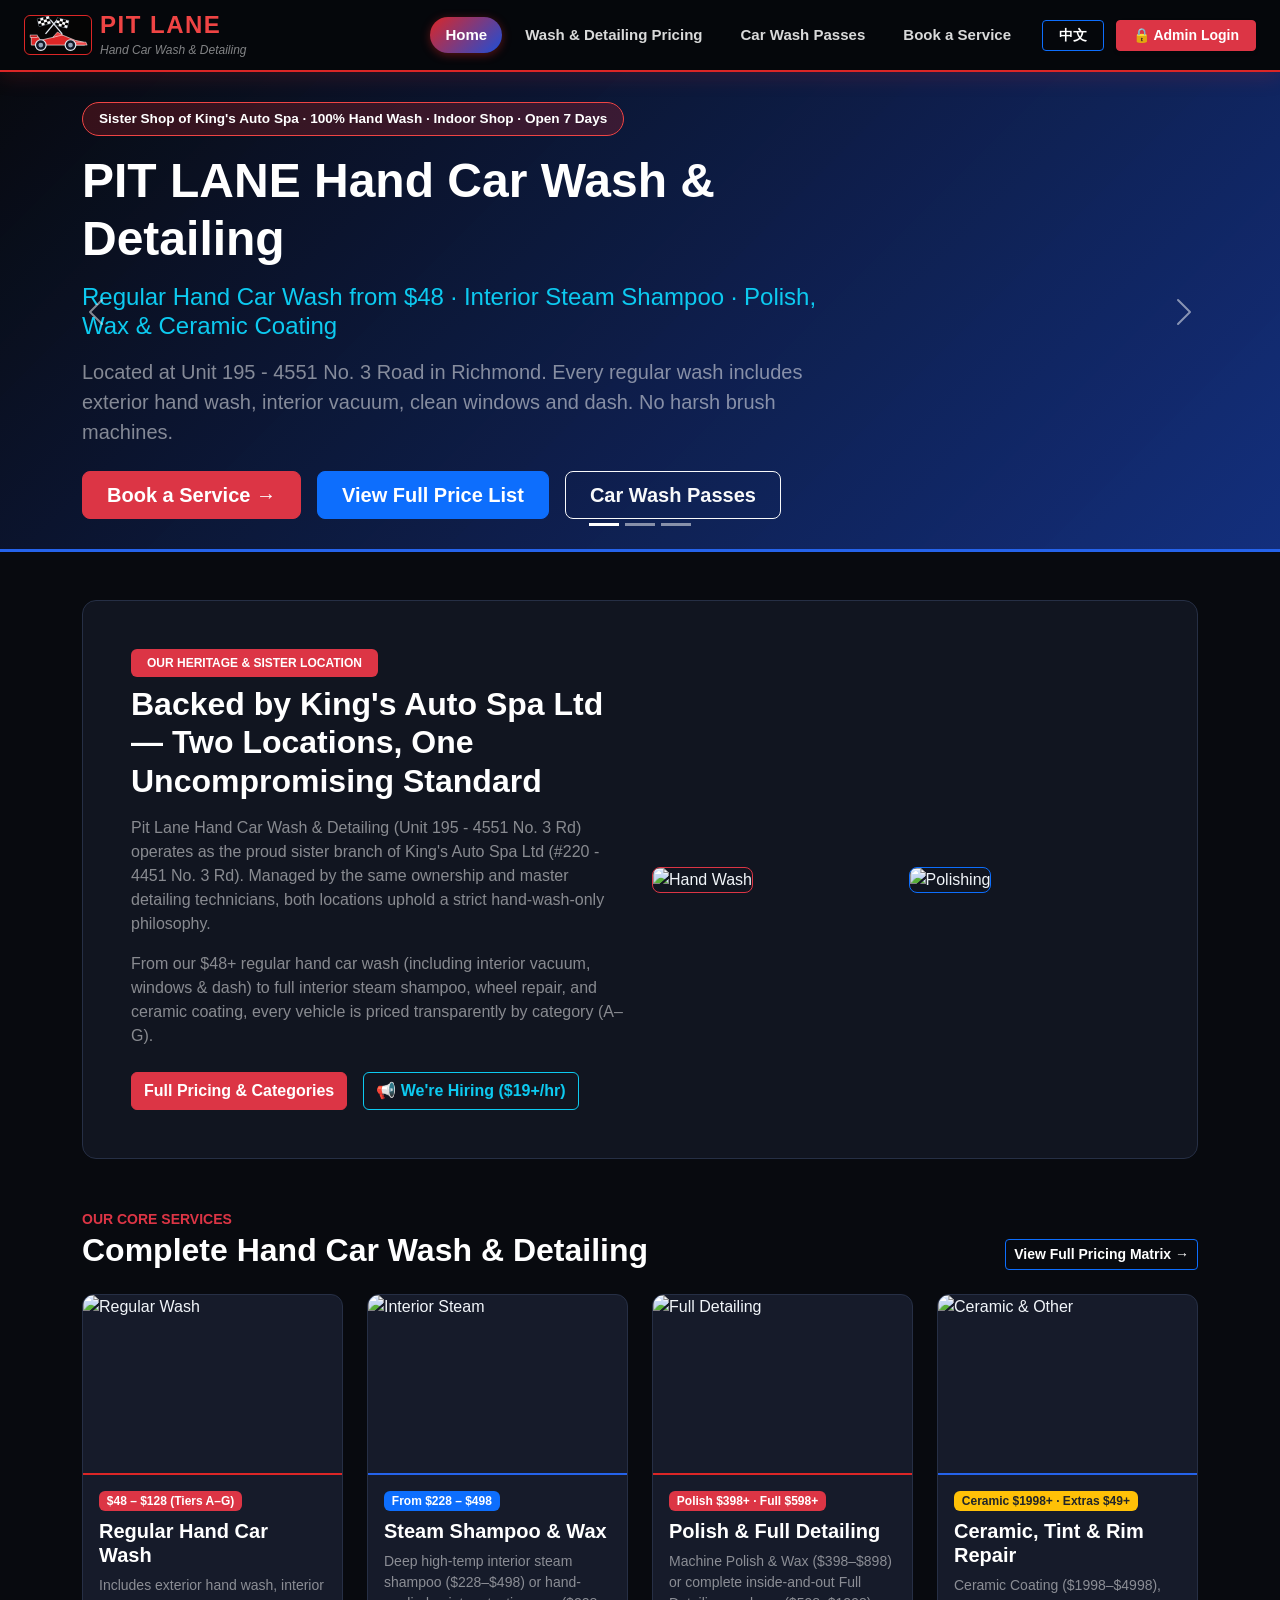
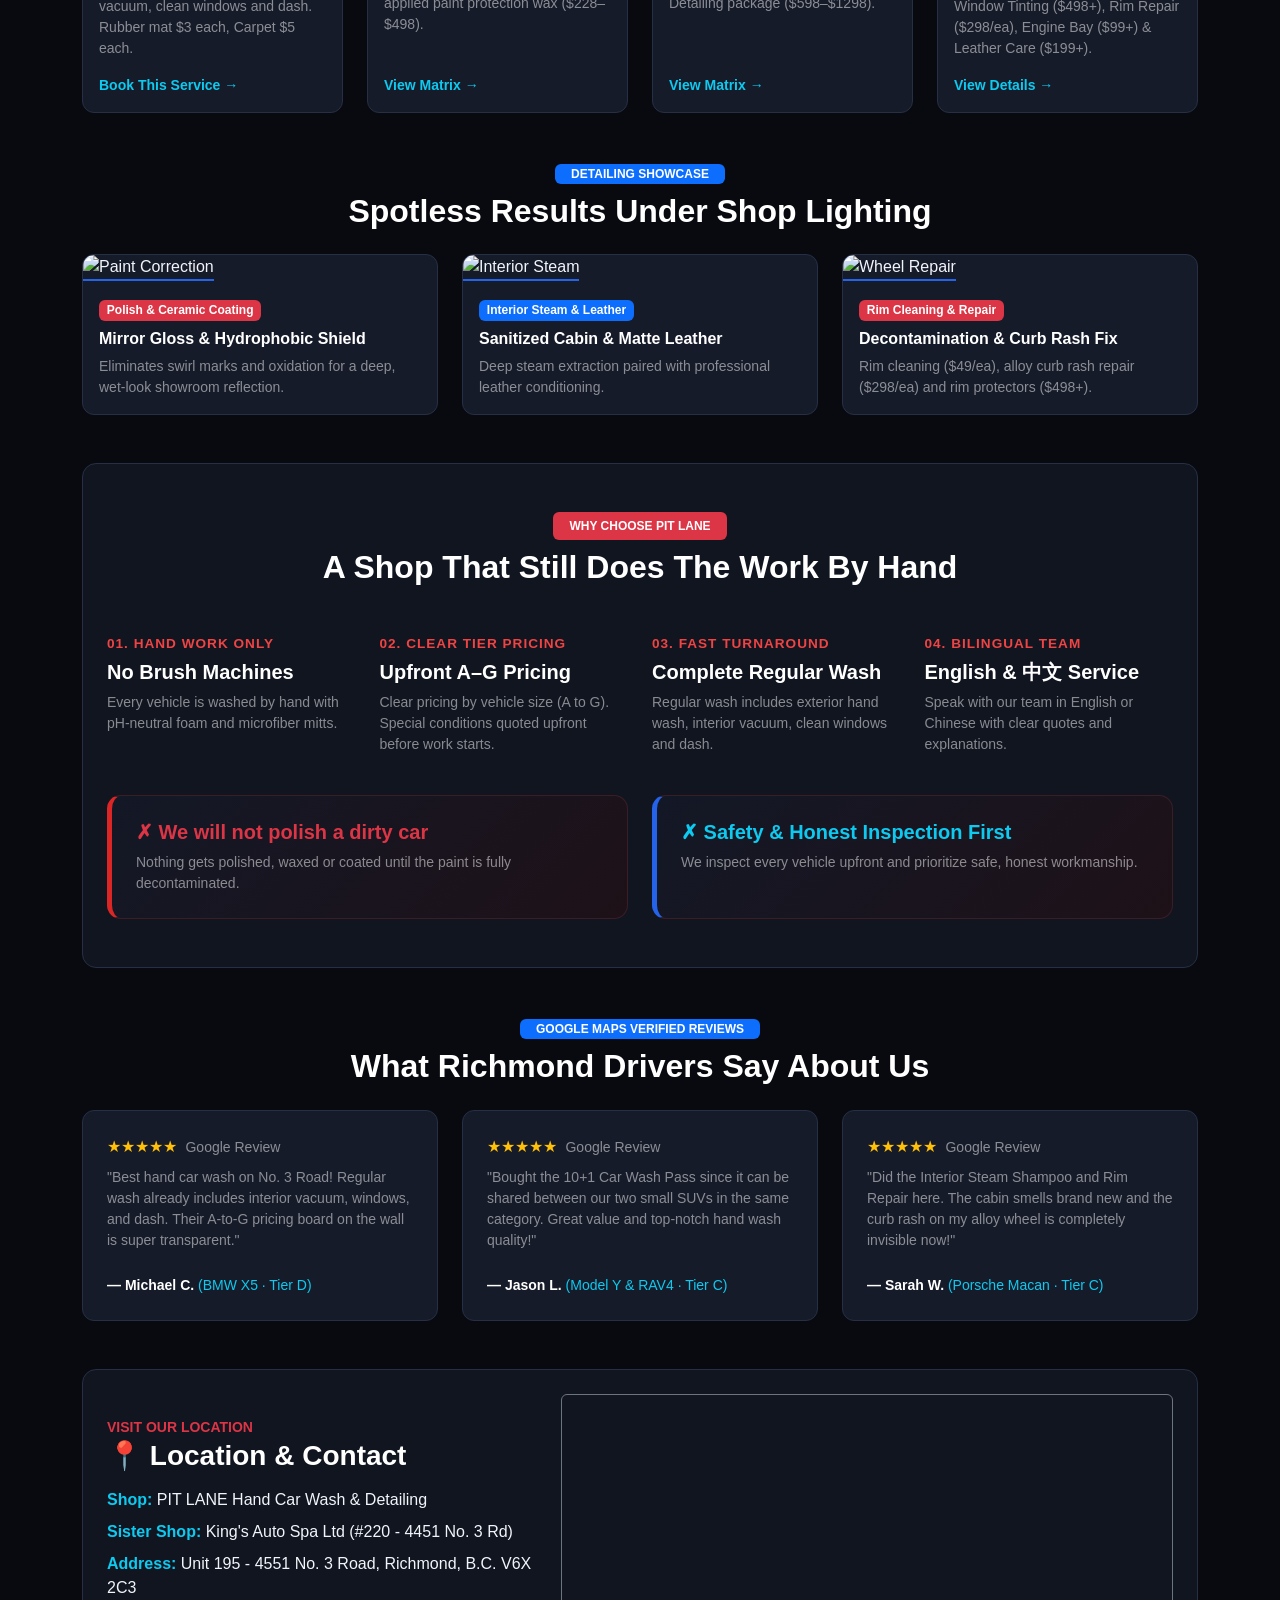
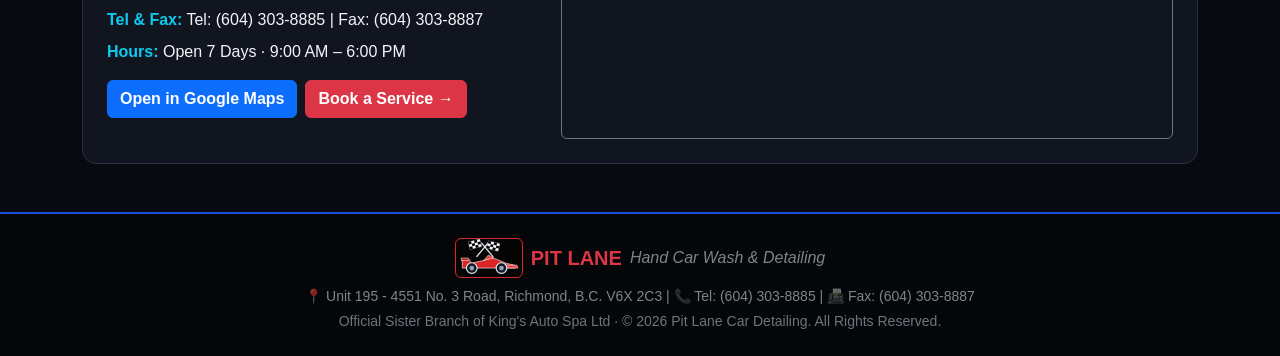
==== commit d82e9b6b: "fix other problems" ====
--- a/admin.html
+++ b/admin.html
@@ -3,7 +3,7 @@
 <head>
   <meta charset="UTF-8">
   <meta name="viewport" content="width=device-width, initial-scale=1.0">
-  <title>Staff & Admin Portal | PIT LANE Hand Car Wash & Detailing</title>
+  <title>Booking Calendar & Admin | PIT LANE Hand Car Wash & Detailing</title>
   <link href="https://cdn.jsdelivr.net/npm/bootstrap@5.3.0/dist/css/bootstrap.min.css" rel="stylesheet">
   <link rel="stylesheet" href="styles.css">
 </head>
@@ -11,133 +11,224 @@
 
 <div class="container-fluid">
   <div class="row">
-    <!-- 左侧管理栏 -->
+    <!-- 左侧管理导航栏 (全中英双语) -->
     <nav class="col-md-3 col-lg-2 d-md-block sidebar p-3 collapse">
       <div class="text-center py-3 border-bottom border-secondary mb-3">
         <div class="brand-title-red fs-4">PIT LANE</div>
-        <small class="text-white-50">Admin & Bay Schedule</small>
+        <small class="text-white-50">预约管理系统 / Admin Portal</small>
       </div>
       <div class="p-2 mb-3 dark-panel text-center small" id="adminBadge">Loading...</div>
 
       <ul class="nav nav-pills flex-column">
         <li class="nav-item">
-          <a class="nav-link active" id="tab-btn-bookings" href="javascript:void(0)" onclick="switchTab('bookings')">
-            📅 预约排班日历 (Schedule)
+          <a class="nav-link active" href="javascript:void(0)">
+            📅 预约日历 (Booking Calendar)
           </a>
         </li>
-        <li class="nav-item mt-2" id="ownerApprovalTab" style="display: none;">
-          <a class="nav-link position-relative text-warning border border-warning" id="tab-btn-staff" href="javascript:void(0)" onclick="switchTab('staff')">
-            ✉️ 员工审批 (Staff Approval)
-            <span class="badge bg-danger rounded-pill ms-1" id="pendingStaffBadge">0</span>
-          </a>
-        </li>
-
         <hr class="border-secondary my-3">
         <li class="nav-item">
           <a class="nav-link text-info" href="index.html">🏠 返回门店主页 (Main Site)</a>
         </li>
         <li class="nav-item mt-2">
-          <a class="nav-link text-danger border border-danger text-center" href="javascript:void(0)" onclick="adminLogout()">登出后台 (Logout)</a>
+          <a class="nav-link text-danger border border-danger text-center" href="javascript:void(0)" onclick="adminLogout()">
+            登出后台 (Logout)
+          </a>
         </li>
       </ul>
     </nav>
 
-    <!-- 右侧主内容区 -->
+    <!-- 右侧主内容区 (全中英双语) -->
     <main class="col-md-9 ms-sm-auto col-lg-10 px-md-4 py-4">
 
-      <!-- 顶部今日统计概览 -->
+      <!-- 顶部：每日 / 每周 / 每月 统计卡片 -->
       <div class="row g-3 mb-4">
-        <div class="col-md-4">
+        <div class="col-md-3 col-sm-6">
           <div class="dark-panel p-3 border-danger">
-            <h6 class="text-danger fw-bold mb-1">📅 今日预约总数 (Today's Bookings)</h6>
-            <h2 class="fw-bold text-white mb-0" id="statTodayBookings">0 单</h2>
-          </div>
-        </div>
-        <div class="col-md-4">
+            <h6 class="text-danger fw-bold mb-1">📅 今日预约 (Today's Bookings)</h6>
+            <h3 class="fw-bold text-white mb-0" id="statTodayBookings">0 单 / Bookings</h3>
+            <small class="text-white-50" id="statTodayDone">0 已完成 / Completed</small>
+          </div>
+        </div>
+        <div class="col-md-3 col-sm-6">
           <div class="dark-panel p-3 border-primary">
-            <h6 class="text-info fw-bold mb-1">⏳ 待到店施工 (Pending Bays)</h6>
-            <h2 class="fw-bold text-white mb-0" id="statPendingBookings">0 单</h2>
-          </div>
-        </div>
-        <div class="col-md-4">
+            <h6 class="text-info fw-bold mb-1">📆 本周预约 (This Week)</h6>
+            <h3 class="fw-bold text-white mb-0" id="statWeekBookings">0 单 / Bookings</h3>
+            <small class="text-white-50" id="statWeekDone">0 已完成 / Completed</small>
+          </div>
+        </div>
+        <div class="col-md-3 col-sm-6">
+          <div class="dark-panel p-3 border-warning">
+            <h6 class="text-warning fw-bold mb-1">🗓️ 本月预约 (This Month)</h6>
+            <h3 class="fw-bold text-white mb-0" id="statMonthBookings">0 单 / Bookings</h3>
+            <small class="text-white-50" id="statMonthDone">0 已完成 / Completed</small>
+          </div>
+        </div>
+        <div class="col-md-3 col-sm-6">
           <div class="dark-panel p-3 border-success">
-            <h6 class="text-success fw-bold mb-1">✓ 今日已交车 (Completed Today)</h6>
-            <h2 class="fw-bold text-white mb-0" id="statCompletedBookings">0 单</h2>
+            <h6 class="text-success fw-bold mb-1">⏳ 待完成检查 (Pending Check)</h6>
+            <h3 class="fw-bold text-white mb-0" id="statPendingAll">0 单 / Pending</h3>
+            <small class="text-white-50">可随时修改项目或标记完成</small>
           </div>
         </div>
       </div>
 
-      <!-- 1. 工位预约排班日历与明细表 -->
-      <section id="tab-bookings">
-        <div class="dark-panel p-3 mb-4">
-          <div class="d-flex justify-content-between align-items-center mb-3">
-            <h5 class="fw-bold text-white mb-0">📅 工位预约排班日历 (Bay Schedule Calendar)</h5>
-            <span class="text-white-50 small">按预约日期与具体时间点自动归类排序</span>
-          </div>
-          <div class="calendar-grid" id="calendarGrid"></div>
-        </div>
-
-        <div class="dark-panel p-3">
-          <h5 class="fw-bold text-white mb-3">📋 全部客户预约登记表 / Full Appointment Records</h5>
-          <div class="table-responsive">
-            <table class="table table-dark table-hover align-middle mb-0">
-              <thead>
-              <tr>
-                <th>预约日期 & 时间 (Date & Time)</th>
-                <th>客户姓名 / 电话 / 邮箱</th>
-                <th>车型 & 车牌号 (Vehicle)</th>
-                <th>预约项目 & 备注 (Service & Notes)</th>
-                <th>状态 (Status)</th>
-                <th>操作 (Action)</th>
-              </tr>
-              </thead>
-              <tbody id="adminBookingsTable"></tbody>
-            </table>
-          </div>
-        </div>
-      </section>
-
-      <!-- 2. 员工注册审批中心 (仅经理/老板可见) -->
-      <section id="tab-staff" style="display:none;">
-        <h4 class="fw-bold text-white mb-3">👔 员工工位注册审批中心 / Staff Approval (Manager & Owner Only)</h4>
-        <div class="dark-panel p-3 mb-4 border-warning">
-          <h6 class="fw-bold text-warning mb-3">待审批员工申请 / Pending Staff Applications</h6>
-          <div class="table-responsive">
-            <table class="table table-dark table-hover align-middle mb-0">
-              <thead>
-              <tr>
-                <th>姓名 (Name)</th>
-                <th>邮箱 (Email)</th>
-                <th>工位号 (Station)</th>
-                <th>申请时间 (Applied At)</th>
-                <th>审批操作 (Action)</th>
-              </tr>
-              </thead>
-              <tbody id="pendingStaffTable"></tbody>
-            </table>
-          </div>
-        </div>
-
-        <div class="dark-panel p-3">
-          <h6 class="fw-bold text-info mb-3">已批准在职员工列表 / Approved Active Staff</h6>
-          <div class="table-responsive">
-            <table class="table table-dark table-hover align-middle mb-0">
-              <thead>
-              <tr>
-                <th>员工姓名 (Name)</th>
-                <th>登录邮箱 (Email)</th>
-                <th>所属工位 (Station)</th>
-                <th>状态 (Status)</th>
-                <th>操作 (Action)</th>
-              </tr>
-              </thead>
-              <tbody id="approvedStaffTable"></tbody>
-            </table>
-          </div>
-        </div>
-      </section>
+      <!-- 1. 预约日历 (Booking Calendar) - 支持每日/每周/每月视图切换 -->
+      <div class="dark-panel p-3 mb-4">
+        <div class="d-flex justify-content-between align-items-center flex-wrap gap-3 mb-3 pb-2 border-bottom border-secondary">
+          <div>
+            <h5 class="fw-bold text-white mb-0">📅 预约日历 / Booking Calendar</h5>
+            <small class="text-white-50">查看每日、每周、每月客户预约情况，支持直接修改预约项目与检查完成状态 (View daily, weekly, monthly schedules & edit bookings)</small>
+          </div>
+          <!-- 视图切换按钮组 -->
+          <div class="btn-group" role="group">
+            <button type="button" class="btn btn-sm btn-outline-light" id="filter-day" onclick="setCalendarRange('day')">
+              每日视图 / Daily (Today)
+            </button>
+            <button type="button" class="btn btn-sm btn-danger active fw-bold" id="filter-week" onclick="setCalendarRange('week')">
+              每周视图 / Weekly (7 Days)
+            </button>
+            <button type="button" class="btn btn-sm btn-outline-light" id="filter-month" onclick="setCalendarRange('month')">
+              每月视图 / Monthly (30 Days)
+            </button>
+            <button type="button" class="btn btn-sm btn-outline-info" id="filter-all" onclick="setCalendarRange('all')">
+              全部已预约日期 / All Booked Dates
+            </button>
+          </div>
+        </div>
+        <div class="calendar-grid" id="calendarGrid"></div>
+      </div>
+
+      <!-- 2. 全部预约登记与检查列表 (Full Booking Inspection & Edit Table) -->
+      <div class="dark-panel p-3">
+        <div class="d-flex justify-content-between align-items-center flex-wrap gap-2 mb-3">
+          <h5 class="fw-bold text-white mb-0">📋 预约明细与完成检查表 / Booking Records & Completion Check</h5>
+          <div class="d-flex gap-2">
+            <select class="form-select form-select-sm form-select-dark" id="statusFilterSelect" onchange="refreshAllAdminData()" style="width: 240px;">
+              <option value="ALL">全部状态 / All Statuses</option>
+              <option value="PENDING">⏳ 仅看未完成 / Pending Only</option>
+              <option value="COMPLETED">✓ 仅看已完成 / Completed Only</option>
+            </select>
+          </div>
+        </div>
+        <div class="table-responsive">
+          <table class="table table-dark table-hover align-middle mb-0">
+            <thead>
+            <tr>
+              <th>预约日期 & 时间<br><small class="text-white-50">Date & Time</small></th>
+              <th>客户信息<br><small class="text-white-50">Customer Info</small></th>
+              <th>车辆型号 & 车牌<br><small class="text-white-50">Vehicle & Plate</small></th>
+              <th>预约项目 & 备注<br><small class="text-white-50">Booked Service & Notes</small></th>
+              <th>完成状态检查<br><small class="text-white-50">Completion Status</small></th>
+              <th>管理操作 (修改 / 状态切换)<br><small class="text-white-50">Actions (Edit / Toggle)</small></th>
+            </tr>
+            </thead>
+            <tbody id="adminBookingsTable"></tbody>
+          </table>
+        </div>
+      </div>
 
     </main>
+  </div>
+</div>
+
+<!-- 修改预约内容弹窗 (Edit Booking Modal - 中英双语) -->
+<div class="modal fade notranslate" id="editBookingModal" tabindex="-1">
+  <div class="modal-dialog modal-lg modal-dialog-centered">
+    <div class="modal-content dark-panel border-primary shadow-lg">
+      <div class="modal-header border-bottom border-secondary">
+        <h5 class="modal-title fw-bold text-white">✏️ 修改客户预约内容 / Edit Customer Booking</h5>
+        <button type="button" class="btn-close btn-close-white" data-bs-dismiss="modal"></button>
+      </div>
+      <form onsubmit="handleSaveEditedBooking(event)">
+        <div class="modal-body p-4">
+          <input type="hidden" id="editBookingId">
+          <div class="row g-3">
+            <div class="col-md-6">
+              <label class="form-label small fw-bold text-white">客户姓名 / Customer Name *</label>
+              <input type="text" class="form-control form-control-dark" id="editCustName" required>
+            </div>
+            <div class="col-md-6">
+              <label class="form-label small fw-bold text-white">联系电话 / Phone Number *</label>
+              <input type="tel" class="form-control form-control-dark" id="editCustPhone" required>
+            </div>
+            <div class="col-md-6">
+              <label class="form-label small fw-bold text-white">电子邮箱 / Email Address *</label>
+              <input type="email" class="form-control form-control-dark" id="editCustEmail" required>
+            </div>
+            <div class="col-md-3">
+              <label class="form-label small fw-bold text-white">车辆型号 / Vehicle Model *</label>
+              <input type="text" class="form-control form-control-dark" id="editCarModel" required>
+            </div>
+            <div class="col-md-3">
+              <label class="form-label small fw-bold text-white">车牌号 / License Plate *</label>
+              <input type="text" class="form-control form-control-dark" id="editCarPlate" required>
+            </div>
+
+            <div class="col-md-12">
+              <label class="form-label small fw-bold text-warning">更换或修改预约项目 / Change Booked Service or Pass *</label>
+              <select class="form-select form-select-dark" id="editServicePkg" required>
+                <optgroup label="Regular Hand Car Wash (标准纯手工洗车)">
+                  <option value="Regular Wash - A: Compact Car ($48)">Tier A: Compact Car ($48)</option>
+                  <option value="Regular Wash - B: Regular Sedan ($55)">Tier B: Regular Sedan ($55)</option>
+                  <option value="Regular Wash - C: Large Sedan / Small SUV ($63)">Tier C: Large Sedan / Small SUV ($63)</option>
+                  <option value="Regular Wash - D: Mid SUV / Mini Van ($76)">Tier D: High-End Sedan / Mid SUV / Mini Van ($76)</option>
+                  <option value="Regular Wash - E: Large SUV / Small Pick Up ($88)">Tier E: Large SUV / Small Pick Up ($88)</option>
+                  <option value="Regular Wash - F: Full-size SUV / Pick Up ($108)">Tier F: Full-size SUV / Pick Up ($108)</option>
+                  <option value="Regular Wash - G: Oversize ($128)">Tier G: Oversize ($128)</option>
+                </optgroup>
+                <optgroup label="Detailing Packages (汽车深度美容套餐)">
+                  <option value="Interior Steam Shampoo ($228 - $498)">Interior Steam Shampoo 车厢蒸汽清洗 ($228–$498)</option>
+                  <option value="Hand Wax ($228 - $498)">Wax 打蜡 ($228–$498)</option>
+                  <option value="Polish & Wax ($398 - $898)">Polish & Wax 抛光及打蜡 ($398–$898)</option>
+                  <option value="Full Detailing Package ($598 - $1298)">Full Detailing 美容套餐 ($598–$1298)</option>
+                  <option value="Ceramic Coating ($1998 - $4998)">Ceramic Coating 镀晶 ($1998–$4998)</option>
+                </optgroup>
+                <optgroup label="Other Services (其他专项服务)">
+                  <option value="Rim Cleaning ($49/each)">Rim Cleaning 轮圈清洁 ($49/each)</option>
+                  <option value="Engine Bay Cleaning (from $99)">Engine Bay Cleaning 引擎仓清洗 (from $99)</option>
+                  <option value="Leather Conditioning (from $199)">Leather Conditioning 皮革护理 (from $199)</option>
+                  <option value="Rim Repair ($298/each)">Rim Repair 轮圈维修 ($298/each)</option>
+                  <option value="Rim Protector (from $498)">Rim Protector 轮圈保护圈 (from $498)</option>
+                  <option value="Water Repellent Treatment (from $199)">Water Repellent 玻璃防泼水处理 (from $199)</option>
+                  <option value="Window Tinting (from $498)">Window Tinting 玻璃防晒膜 (from $498)</option>
+                </optgroup>
+                <optgroup label="Car Washing Passes (洗车套票办理)">
+                  <option value="10+1 Times Car Wash Pass ($480 - $1280)">10+1 Times Pass 买10送1次卡 ($480–$1280)</option>
+                  <option value="1 Month Unlimited Pass ($150 - $350)">1 Month Unlimited Pass 单月套票 ($150–$350)</option>
+                  <option value="3 Months Unlimited Pass ($338 - $798)">3 Months Unlimited Pass 三月套票 ($338–$798)</option>
+                  <option value="1 Year Unlimited Pass ($1098 - $2598)">1 Year Unlimited Pass 全年套票 ($1098–$2598)</option>
+                </optgroup>
+              </select>
+            </div>
+
+            <div class="col-md-4">
+              <label class="form-label small fw-bold text-white">预约日期 / Date *</label>
+              <input type="date" class="form-control form-control-dark" id="editBookingDate" required>
+            </div>
+            <div class="col-md-4">
+              <label class="form-label small fw-bold text-white">预约时间 / Time (HH:MM) *</label>
+              <input type="text" class="form-control form-control-dark" id="editBookingTime" placeholder="10:30" required>
+            </div>
+            <div class="col-md-4">
+              <label class="form-label small fw-bold text-white">完成状态 / Completion Status *</label>
+              <select class="form-select form-select-dark" id="editBookingStatus">
+                <option value="PENDING">⏳ 待施工 / Pending</option>
+                <option value="COMPLETED">✓ 已完成 / Completed</option>
+              </select>
+            </div>
+
+            <div class="col-12">
+              <label class="form-label small fw-bold text-white">附加备注 (脚垫/特殊车况) / Additional Notes</label>
+              <input type="text" class="form-control form-control-dark" id="editBookingNotes" placeholder="e.g. Added 4 rubber mats ($12), customer changed from Regular to Steam...">
+            </div>
+          </div>
+        </div>
+        <div class="modal-footer border-top border-secondary">
+          <button type="button" class="btn btn-outline-secondary text-white" data-bs-dismiss="modal">取消 / Cancel</button>
+          <button type="submit" class="btn btn-primary fw-bold">💾 保存修改 / Save Changes</button>
+        </div>
+      </form>
+    </div>
   </div>
 </div>
 
@@ -145,25 +236,21 @@
 <script src="app.js"></script>
 <script>
   let currentUser = null;
+  let currentRange = 'week'; // 'day', 'week', 'month', 'all'
 
   document.addEventListener('DOMContentLoaded', () => {
     injectFavicon();
     currentUser = JSON.parse(localStorage.getItem('apex_user'));
-    if (!currentUser || (currentUser.role !== 'ADMIN' && currentUser.role !== 'STAFF')) {
-      alert('⚠️ Access Denied: Staff or Owner login required!');
+    if (!currentUser || currentUser.role !== 'ADMIN') {
+      alert('⚠️ 权限不足：仅限门店经理或老板登录访问！\nAccess Denied: Manager or Owner login required!');
       window.location.href = 'index.html';
       return;
     }
 
-    const isOwner = (currentUser.role === 'ADMIN');
     document.getElementById('adminBadge').innerHTML = `
             <div class="text-white">👤 <strong>${currentUser.name}</strong></div>
-            <div class="text-danger fw-bold small">${isOwner ? '👑 老板 / 经理 (Owner/Manager)' : `🛠️ 认证员工 (${currentUser.station || 'Staff'})`}</div>
+            <div class="text-danger fw-bold small">👑 授权管理权限 / Authorized Admin</div>
         `;
-
-    if (isOwner) {
-      document.getElementById('ownerApprovalTab').style.display = 'block';
-    }
 
     refreshAllAdminData();
   });
@@ -173,58 +260,125 @@
     window.location.href = 'index.html';
   }
 
-  function switchTab(tabId) {
-    if (tabId === 'staff' && currentUser.role !== 'ADMIN') return;
-    document.getElementById('tab-bookings').style.display = (tabId === 'bookings') ? 'block' : 'none';
-    document.getElementById('tab-staff').style.display = (tabId === 'staff') ? 'block' : 'none';
-    document.querySelectorAll('.sidebar .nav-link').forEach(link => link.classList.remove('active'));
-    document.getElementById('tab-btn-' + tabId).classList.add('active');
+  function setCalendarRange(range) {
+    currentRange = range;
+    ['day', 'week', 'month', 'all'].forEach(r => {
+      const btn = document.getElementById('filter-' + r);
+      if (r === range) {
+        btn.className = 'btn btn-sm btn-danger active fw-bold';
+      } else {
+        btn.className = 'btn btn-sm btn-outline-light';
+      }
+    });
     refreshAllAdminData();
   }
 
   function refreshAllAdminData() {
-    const todayStr = new Date().toISOString().split('T')[0];
+    const now = new Date();
+    const todayStr = now.toISOString().split('T')[0];
+
+    // 计算本周起止与本月前缀
+    const weekEnd = new Date(now);
+    weekEnd.setDate(now.getDate() + 6);
+    const weekEndStr = weekEnd.toISOString().split('T')[0];
+    const currentMonthPrefix = todayStr.slice(0, 7); // YYYY-MM
+
     const bookings = JSON.parse(localStorage.getItem('apex_bookings') || "[]");
     bookings.sort((a, b) => (`${a.date} ${a.time}`).localeCompare(`${b.date} ${b.time}`));
 
-    const todayBookings = bookings.filter(b => b.date === todayStr);
-    const doneToday = todayBookings.filter(b => b.status === 'COMPLETED').length;
-    const pendingAll = bookings.filter(b => b.status !== 'COMPLETED').length;
-
-    document.getElementById('statTodayBookings').innerText = `${todayBookings.length} 单`;
-    document.getElementById('statPendingBookings').innerText = `${pendingAll} 单`;
-    document.getElementById('statCompletedBookings').innerText = `${doneToday} 单`;
-
-    // 渲染底部明细表格
+    // 统计今日、本周、本月数据
+    const todayList = bookings.filter(b => b.date === todayStr);
+    const weekList = bookings.filter(b => b.date >= todayStr && b.date <= weekEndStr);
+    const monthList = bookings.filter(b => b.date && b.date.startsWith(currentMonthPrefix));
+    const pendingAllCount = bookings.filter(b => b.status !== 'COMPLETED').length;
+
+    document.getElementById('statTodayBookings').innerText = `${todayList.length} 单 / Bookings`;
+    document.getElementById('statTodayDone').innerText = `${todayList.filter(b => b.status === 'COMPLETED').length} 已完成 / Completed`;
+
+    document.getElementById('statWeekBookings').innerText = `${weekList.length} 单 / Bookings`;
+    document.getElementById('statWeekDone').innerText = `${weekList.filter(b => b.status === 'COMPLETED').length} 已完成 / Completed`;
+
+    document.getElementById('statMonthBookings').innerText = `${monthList.length} 单 / Bookings`;
+    document.getElementById('statMonthDone').innerText = `${monthList.filter(b => b.status === 'COMPLETED').length} 已完成 / Completed`;
+
+    document.getElementById('statPendingAll').innerText = `${pendingAllCount} 单 / Pending`;
+
+    // 1. 渲染底部完整检查与编辑表格
+    const statusFilter = document.getElementById('statusFilterSelect').value;
+    const filteredTableBookings = bookings.filter(b => {
+      if (statusFilter === 'PENDING') return b.status !== 'COMPLETED';
+      if (statusFilter === 'COMPLETED') return b.status === 'COMPLETED';
+      return true;
+    });
+
     const tbody = document.getElementById('adminBookingsTable');
-    if (bookings.length === 0) {
-      tbody.innerHTML = `<tr><td colspan="6" class="text-center py-4 text-white-50">暂无客户预约记录 / No bookings yet</td></tr>`;
+    if (filteredTableBookings.length === 0) {
+      tbody.innerHTML = `<tr><td colspan="6" class="text-center py-4 text-white-50">暂无符合条件的预约记录 / No matching booking records</td></tr>`;
     } else {
-      tbody.innerHTML = bookings.map(b => `
+      tbody.innerHTML = filteredTableBookings.map(b => {
+        const isDone = b.status === 'COMPLETED';
+        return `
                 <tr>
-                    <td><strong class="text-info">📅 ${b.date}</strong><br><span class="badge bg-danger">⏰ ${b.time}</span></td>
-                    <td><strong>${b.name}</strong><br><small>📞 ${b.phone}</small><br><small class="text-white-50">✉️ ${b.email}</small></td>
-                    <td><span class="badge bg-secondary">🚗 ${b.carModel}</span><br><code class="text-warning fw-bold">${b.carPlate}</code></td>
-                    <td><strong>${b.pkg}</strong>${b.notes ? `<br><small class="text-warning">📝 备注: ${b.notes}</small>` : ''}</td>
-                    <td><span class="badge ${b.status === 'COMPLETED' ? 'bg-secondary' : 'bg-primary'}">${b.status === 'COMPLETED' ? '✓ 已完成' : '⏳ 待到店'}</span></td>
-                    <td>
-                        ${b.status !== 'COMPLETED' ? `<button class="btn btn-success btn-sm" onclick="completeBooking(${b.id})">标记完成</button>` : `<button class="btn btn-sm btn-outline-secondary" disabled>已归档</button>`}
-                    </td>
-                </tr>
-            `).join('');
+                    <td>
+                        <strong class="text-info">📅 ${b.date}</strong><br>
+                        <span class="badge bg-danger">⏰ ${b.time}</span>
+                    </td>
+                    <td>
+                        <strong>${b.name}</strong><br>
+                        <small>📞 ${b.phone}</small><br>
+                        <small class="text-white-50">✉️ ${b.email}</small>
+                    </td>
+                    <td>
+                        <span class="badge bg-secondary">🚗 ${b.carModel}</span><br>
+                        <code class="text-warning fw-bold">${b.carPlate}</code>
+                    </td>
+                    <td>
+                        <strong class="text-white">${b.pkg}</strong>
+                        ${b.notes ? `<br><small class="text-warning">📝 备注/Notes: ${b.notes}</small>` : ''}
+                    </td>
+                    <td>
+                        <span class="badge ${isDone ? 'bg-success' : 'bg-warning text-dark'} fs-6">
+                            ${isDone ? '✓ 已完成 / Completed' : '⏳ 未完成 / Pending'}
+                        </span>
+                    </td>
+                    <td>
+                        <div class="d-flex flex-wrap gap-2">
+                            <button class="btn btn-outline-info btn-sm fw-bold" onclick="openEditBookingModal(${b.id})">
+                                ✏️ 修改预约 / Edit
+                            </button>
+                            <button class="btn ${isDone ? 'btn-outline-warning' : 'btn-success'} btn-sm fw-bold" onclick="toggleBookingStatus(${b.id})">
+                                ${isDone ? '↺ 设为未完成 / Mark Pending' : '✓ 标记完成 / Mark Done'}
+                            </button>
+                        </div>
+                    </td>
+                </tr>`;
+      }).join('');
     }
 
-    // 渲染排班日历
+    // 2. 根据每日/每周/每月视图生成预约日历日期列表
     const dateSet = new Set();
-    for (let i = 0; i < 7; i++) {
-      const d = new Date();
-      d.setDate(d.getDate() + i);
-      dateSet.add(d.toISOString().split('T')[0]);
+    if (currentRange === 'day') {
+      dateSet.add(todayStr);
+    } else if (currentRange === 'week') {
+      for (let i = 0; i < 7; i++) {
+        const d = new Date(now);
+        d.setDate(now.getDate() + i);
+        dateSet.add(d.toISOString().split('T')[0]);
+      }
+    } else if (currentRange === 'month') {
+      for (let i = 0; i < 30; i++) {
+        const d = new Date(now);
+        d.setDate(now.getDate() + i);
+        dateSet.add(d.toISOString().split('T')[0]);
+      }
+    } else if (currentRange === 'all') {
+      bookings.forEach(b => { if (b.date) dateSet.add(b.date); });
+      if (dateSet.size === 0) dateSet.add(todayStr);
     }
-    bookings.forEach(b => { if (b.date) dateSet.add(b.date); });
+
     const sortedDates = Array.from(dateSet).sort();
-
     const grid = document.getElementById('calendarGrid');
+
     grid.innerHTML = sortedDates.map(dateStr => {
       const dayBookings = bookings.filter(b => b.date === dateStr);
       const isToday = (dateStr === todayStr);
@@ -232,93 +386,100 @@
       return `
                 <div class="calendar-day-col">
                     <div class="fw-bold border-bottom border-secondary pb-2 mb-2 text-center ${isToday ? 'bg-danger text-white rounded py-1' : 'text-info'}">
-                        📅 ${dateStr} ${isToday ? '(Today)' : ''}
+                        📅 ${dateStr} ${isToday ? '(今日 / Today)' : ''}
                         <span class="badge bg-dark ms-1">${dayBookings.length} 单</span>
                     </div>
-                    ${dayBookings.length === 0 ? '<div class="text-white-50 text-center small mt-5">空闲工位 (No Bookings)</div>' : dayBookings.map(b => `
-                        <div class="cal-booking-item ${b.status === 'COMPLETED' ? 'cal-booking-done' : ''}">
-                            <div class="d-flex justify-content-between align-items-center mb-1">
-                                <span class="badge bg-danger">⏰ ${b.time}</span>
-                                <span class="badge ${b.status === 'COMPLETED' ? 'bg-secondary' : 'bg-primary'}">${b.status === 'COMPLETED' ? '✓ 已完成' : '待施工'}</span>
-                            </div>
-                            <div><strong>👤 客户:</strong> ${b.name}</div>
-                            <div><strong>📞 电话:</strong> ${b.phone}</div>
-                            <div><strong>🚗 车辆:</strong> ${b.carModel} (<code class="text-warning">${b.carPlate}</code>)</div>
-                            <div><strong>🧽 项目:</strong> ${b.pkg}</div>
-                            ${b.notes ? `<div class="text-warning"><strong>📝 备注:</strong> ${b.notes}</div>` : ''}
-                            ${b.status !== 'COMPLETED' ? `<button class="btn btn-success btn-sm w-100 mt-2 py-0" onclick="completeBooking(${b.id})">✓ 标记完成 (Done)</button>` : ''}
-                        </div>
-                    `).join('')}
+                    ${dayBookings.length === 0
+              ? '<div class="text-white-50 text-center small mt-5">暂无预约 / No Bookings</div>'
+              : dayBookings.map(b => {
+                const isDone = b.status === 'COMPLETED';
+                return `
+                            <div class="cal-booking-item ${isDone ? 'cal-booking-done' : ''}">
+                                <div class="d-flex justify-content-between align-items-center mb-1">
+                                    <span class="badge bg-danger">⏰ ${b.time}</span>
+                                    <span class="badge ${isDone ? 'bg-success' : 'bg-warning text-dark'}">
+                                        ${isDone ? '✓ 已完成 / Done' : '⏳ 待施工 / Pending'}
+                                    </span>
+                                </div>
+                                <div><strong>👤 客户 / Name:</strong> ${b.name}</div>
+                                <div><strong>📞 电话 / Tel:</strong> ${b.phone}</div>
+                                <div><strong>🚗 车辆 / Car:</strong> ${b.carModel} (<code class="text-warning">${b.carPlate}</code>)</div>
+                                <div><strong>🧽 项目 / Service:</strong> ${b.pkg}</div>
+                                ${b.notes ? `<div class="text-warning"><strong>📝 备注 / Notes:</strong> ${b.notes}</div>` : ''}
+                                <div class="d-flex gap-1 mt-2">
+                                    <button class="btn btn-info btn-sm flex-fill py-0 text-dark fw-bold" onclick="openEditBookingModal(${b.id})">
+                                        ✏️ 修改 / Edit
+                                    </button>
+                                    <button class="btn ${isDone ? 'btn-outline-secondary text-white' : 'btn-success'} btn-sm flex-fill py-0 fw-bold" onclick="toggleBookingStatus(${b.id})">
+                                        ${isDone ? '↺ 还原 / Undo' : '✓ 完成 / Done'}
+                                    </button>
+                                </div>
+                            </div>`;
+              }).join('')
+      }
                 </div>
             `;
     }).join('');
-
-    if (currentUser && currentUser.role === 'ADMIN') renderStaffApprovalModule();
-  }
-
-  function completeBooking(bookingId) {
+  }
+
+  // 切换预约完成/未完成状态
+  function toggleBookingStatus(bookingId) {
     let bookings = JSON.parse(localStorage.getItem('apex_bookings') || "[]");
     const target = bookings.find(b => b.id === bookingId);
     if (target) {
-      target.status = 'COMPLETED';
+      target.status = (target.status === 'COMPLETED') ? 'PENDING' : 'COMPLETED';
       localStorage.setItem('apex_bookings', JSON.stringify(bookings));
       refreshAllAdminData();
     }
   }
 
-  function renderStaffApprovalModule() {
-    const pending = JSON.parse(localStorage.getItem('apex_pending_staff') || "[]");
-    const approved = JSON.parse(localStorage.getItem('apex_approved_staff') || "[]");
-    document.getElementById('pendingStaffBadge').innerText = pending.length;
-
-    document.getElementById('pendingStaffTable').innerHTML = pending.length === 0
-            ? `<tr><td colspan="5" class="text-center text-white-50 py-3">暂无待审批的员工申请</td></tr>`
-            : pending.map(s => `
-                <tr>
-                    <td class="fw-bold">${s.name}</td>
-                    <td>${s.email}</td>
-                    <td><span class="badge bg-warning text-dark">${s.station}</span></td>
-                    <td><small class="text-white-50">${s.appliedAt}</small></td>
-                    <td>
-                        <button class="btn btn-success btn-sm me-2" onclick="approveStaff(${s.id})">Approve (批准)</button>
-                        <button class="btn btn-outline-danger btn-sm" onclick="rejectStaff(${s.id})">Reject (拒绝)</button>
-                    </td>
-                </tr>`).join('');
-
-    document.getElementById('approvedStaffTable').innerHTML = approved.length === 0
-            ? `<tr><td colspan="5" class="text-center text-white-50 py-3">尚未添加正式员工</td></tr>`
-            : approved.map(s => `
-                <tr>
-                    <td class="fw-bold">${s.name}</td>
-                    <td>${s.email}</td>
-                    <td><span class="badge bg-info text-dark">${s.station}</span></td>
-                    <td><span class="badge bg-success">Active / 在职</span></td>
-                    <td><button class="btn btn-outline-danger btn-sm" onclick="removeApprovedStaff('${s.email}')">注销 (Revoke)</button></td>
-                </tr>`).join('');
-  }
-
-  function approveStaff(staffId) {
-    let pending = JSON.parse(localStorage.getItem('apex_pending_staff') || "[]");
-    let approved = JSON.parse(localStorage.getItem('apex_approved_staff') || "[]");
-    const idx = pending.findIndex(s => s.id === staffId);
+  // 打开修改预约弹窗
+  function openEditBookingModal(bookingId) {
+    const bookings = JSON.parse(localStorage.getItem('apex_bookings') || "[]");
+    const target = bookings.find(b => b.id === bookingId);
+    if (!target) return;
+
+    document.getElementById('editBookingId').value = target.id;
+    document.getElementById('editCustName').value = target.name || '';
+    document.getElementById('editCustPhone').value = target.phone || '';
+    document.getElementById('editCustEmail').value = target.email || '';
+    document.getElementById('editCarModel').value = target.carModel || '';
+    document.getElementById('editCarPlate').value = target.carPlate || '';
+    document.getElementById('editServicePkg').value = target.pkg || 'Regular Wash - C: Large Sedan / Small SUV ($63)';
+    document.getElementById('editBookingDate').value = target.date || '';
+    document.getElementById('editBookingTime').value = target.time || '10:00';
+    document.getElementById('editBookingStatus').value = target.status || 'PENDING';
+    document.getElementById('editBookingNotes').value = target.notes || '';
+
+    new bootstrap.Modal(document.getElementById('editBookingModal')).show();
+  }
+
+  // 保存修改后的预约内容
+  function handleSaveEditedBooking(event) {
+    event.preventDefault();
+    const id = Number(document.getElementById('editBookingId').value);
+    let bookings = JSON.parse(localStorage.getItem('apex_bookings') || "[]");
+    const idx = bookings.findIndex(b => b.id === id);
+
     if (idx !== -1) {
-      approved.push(pending.splice(idx, 1)[0]);
-      localStorage.setItem('apex_pending_staff', JSON.stringify(pending));
-      localStorage.setItem('apex_approved_staff', JSON.stringify(approved));
+      bookings[idx] = {
+        ...bookings[idx],
+        name: document.getElementById('editCustName').value.trim(),
+        phone: document.getElementById('editCustPhone').value.trim(),
+        email: document.getElementById('editCustEmail').value.trim(),
+        carModel: document.getElementById('editCarModel').value.trim(),
+        carPlate: document.getElementById('editCarPlate').value.trim(),
+        pkg: document.getElementById('editServicePkg').value,
+        date: document.getElementById('editBookingDate').value,
+        time: document.getElementById('editBookingTime').value.trim(),
+        status: document.getElementById('editBookingStatus').value,
+        notes: document.getElementById('editBookingNotes').value.trim()
+      };
+      localStorage.setItem('apex_bookings', JSON.stringify(bookings));
+      bootstrap.Modal.getInstance(document.getElementById('editBookingModal')).hide();
       refreshAllAdminData();
+      alert('✅ 预约信息修改已保存！\nBooking details updated successfully!');
     }
-  }
-
-  function rejectStaff(staffId) {
-    let pending = JSON.parse(localStorage.getItem('apex_pending_staff') || "[]");
-    localStorage.setItem('apex_pending_staff', JSON.stringify(pending.filter(s => s.id !== staffId)));
-    refreshAllAdminData();
-  }
-
-  function removeApprovedStaff(email) {
-    let approved = JSON.parse(localStorage.getItem('apex_approved_staff') || "[]");
-    localStorage.setItem('apex_approved_staff', JSON.stringify(approved.filter(s => s.email !== email)));
-    refreshAllAdminData();
   }
 </script>
 </body>
--- a/styles.css
+++ b/styles.css
@@ -17,7 +17,7 @@
     font-family: -apple-system, BlinkMacSystemFont, "Segoe UI", Roboto, "Helvetica Neue", Arial, sans-serif;
 }
 
-/* 顶部导航栏：黑底红蓝流光边 */
+/* 顶部导航栏 */
 .navbar-custom {
     background-color: #05070b;
     border-bottom: 2px solid var(--pl-red);
@@ -36,7 +36,7 @@
     padding: 7px 15px !important;
     border-radius: 20px;
     transition: all 0.2s ease;
-    color: rgba(255, 255, 255, 0.82) !important;
+    color: rgba(255, 255, 255, 0.85) !important;
     text-decoration: none;
     white-space: nowrap;
     display: inline-block;
@@ -53,15 +53,27 @@
     box-shadow: 0 2px 10px rgba(220, 38, 38, 0.4);
 }
 
-/* 首页滚动横幅 */
+/* 首页滚动横幅：严格固定高度与宽度，确保 3 个广告切换时页面绝不跳动 */
+#heroCarousel {
+    width: 100%;
+    overflow: hidden;
+}
+
 .hero-slide {
-    min-height: 460px;
-    padding: 75px 0;
+    width: 100%;
+    height: 480px;
     display: flex;
     align-items: center;
     border-bottom: 3px solid var(--pl-blue-light);
     background-size: cover;
     background-position: center;
+    overflow: hidden;
+}
+
+@media (max-width: 768px) {
+    .hero-slide {
+        height: 540px;
+    }
 }
 
 .hero-slide-1 {
@@ -81,9 +93,9 @@
 
 .hero-pill {
     display: inline-block;
-    background: rgba(220, 38, 38, 0.2);
+    background: rgba(220, 38, 38, 0.22);
     border: 1px solid #ef4444;
-    color: #fca5a5;
+    color: #ffffff;
     padding: 6px 16px;
     border-radius: 30px;
     font-size: 0.85rem;
@@ -91,7 +103,7 @@
     margin-bottom: 16px;
 }
 
-/* 深色卡片系统 (黑红蓝搭配) */
+/* 深色卡片系统 */
 .dark-panel {
     background-color: var(--pl-panel-black);
     border: 1px solid var(--pl-border);
@@ -149,7 +161,7 @@
     border-left: 5px solid var(--pl-red);
 }
 
-/* 价目表专属红蓝表格样式 (复刻店内展板) */
+/* 价目表红底、蓝底、黄（金）底矩阵：强制纯白文字 (#ffffff) 与醒目底色 */
 .tier-badge {
     display: inline-flex;
     align-items: center;
@@ -157,7 +169,7 @@
     width: 42px;
     height: 42px;
     background: linear-gradient(135deg, #b91c1c, #dc2626);
-    color: #fff;
+    color: #ffffff;
     font-size: 1.35rem;
     font-weight: 900;
     border-radius: 8px;
@@ -170,69 +182,87 @@
     font-size: 1.45rem;
 }
 
-.table-matrix {
-    color: #ffffff;
+.matrix-table {
+    width: 100%;
     border-collapse: separate;
-    border-spacing: 3px;
-}
-
-.table-matrix th, .table-matrix td {
-    padding: 12px 10px;
+    border-spacing: 4px;
+    color: #ffffff !important;
+}
+
+.matrix-table th,
+.matrix-table td {
+    padding: 14px 10px;
     text-align: center;
     vertical-align: middle;
-    border: none;
-    border-radius: 4px;
+    border: none !important;
+    border-radius: 6px;
+    color: #ffffff !important;
+}
+
+.matrix-table th small,
+.matrix-table td small {
+    color: #ffffff !important;
+    opacity: 0.92;
 }
 
 .col-tier-name {
-    background-color: #161c2d;
+    background-color: #161f33 !important;
+    color: #ffffff !important;
     text-align: left !important;
     font-weight: 700;
+    padding-left: 14px !important;
     border-left: 4px solid var(--pl-red) !important;
 }
 
+/* 蓝底白字列 */
 .col-blue-head {
-    background: linear-gradient(180deg, #1e40af, #1d4ed8);
-    color: #ffffff;
+    background: linear-gradient(180deg, #1e40af, #1d4ed8) !important;
+    color: #ffffff !important;
+    font-weight: 800;
 }
 
 .col-blue-cell {
-    background-color: #172554;
-    font-weight: 700;
-    font-size: 1.1rem;
-    color: #93c5fd;
-}
-
+    background-color: #0255a5 !important;
+    color: #ffffff !important;
+    font-weight: 800;
+    font-size: 1.18rem;
+}
+
+/* 红底白字列 */
 .col-red-head {
-    background: linear-gradient(180deg, #991b1b, #dc2626);
-    color: #ffffff;
+    background: linear-gradient(180deg, #991b1b, #dc2626) !important;
+    color: #ffffff !important;
+    font-weight: 800;
 }
 
 .col-red-cell {
-    background-color: #450a0a;
-    font-weight: 700;
-    font-size: 1.1rem;
-    color: #fca5a5;
-}
-
+    background-color: #a32222 !important;
+    color: #ffffff !important;
+    font-weight: 800;
+    font-size: 1.18rem;
+}
+
+/* 黄/金底白字列 */
 .col-gold-head {
-    background: linear-gradient(180deg, #92400e, #b45309);
-    color: #ffffff;
+    background: linear-gradient(180deg, #b45309, #d97706) !important;
+    color: #ffffff !important;
+    font-weight: 800;
 }
 
 .col-gold-cell {
-    background-color: #3b180c;
-    font-weight: 800;
-    font-size: 1.1rem;
-    color: #fcd34d;
+    background-color: #c25e1a !important;
+    color: #ffffff !important;
+    font-weight: 800;
+    font-size: 1.18rem;
 }
 
 .other-service-box {
-    background-color: #0f172a;
-    border: 1px solid #1e3a8a;
-    border-left: 4px solid #3b82f6;
+    background-color: #0f294a;
+    border: 1px solid #1d4ed8;
+    border-left: 4px solid #38bdf8;
     border-radius: 8px;
     padding: 12px 16px;
+    color: #ffffff;
 }
 
 /* 深色输入框与表单 */
@@ -260,7 +290,7 @@
 }
 
 .sidebar .nav-link {
-    color: rgba(255,255,255,0.75);
+    color: rgba(255,255,255,0.8);
     margin-bottom: 6px;
     border-radius: 8px;
     font-weight: 500;
@@ -274,31 +304,30 @@
 
 .calendar-grid {
     display: grid;
-    grid-template-columns: repeat(auto-fill, minmax(240px, 1fr));
-    gap: 12px;
+    grid-template-columns: repeat(auto-fill, minmax(265px, 1fr));
+    gap: 14px;
 }
 
 .calendar-day-col {
-    min-height: 260px;
+    min-height: 250px;
     background: var(--pl-card-black);
     border: 1px solid var(--pl-border);
     border-radius: 10px;
+    padding: 12px;
+}
+
+.cal-booking-item {
+    font-size: 0.84rem;
+    border-radius: 8px;
     padding: 10px;
-}
-
-.cal-booking-item {
-    font-size: 0.82rem;
-    border-radius: 6px;
-    padding: 8px;
-    margin-bottom: 8px;
+    margin-bottom: 10px;
     border-left: 4px solid var(--pl-red);
     background: #1e293b;
-    color: #f8fafc;
+    color: #ffffff;
 }
 
 .cal-booking-done {
     background: #0f172a !important;
-    border-left-color: #475569 !important;
-    color: #64748b !important;
-    text-decoration: line-through;
+    border-left-color: #22c55e !important;
+    color: #94a3b8 !important;
 }
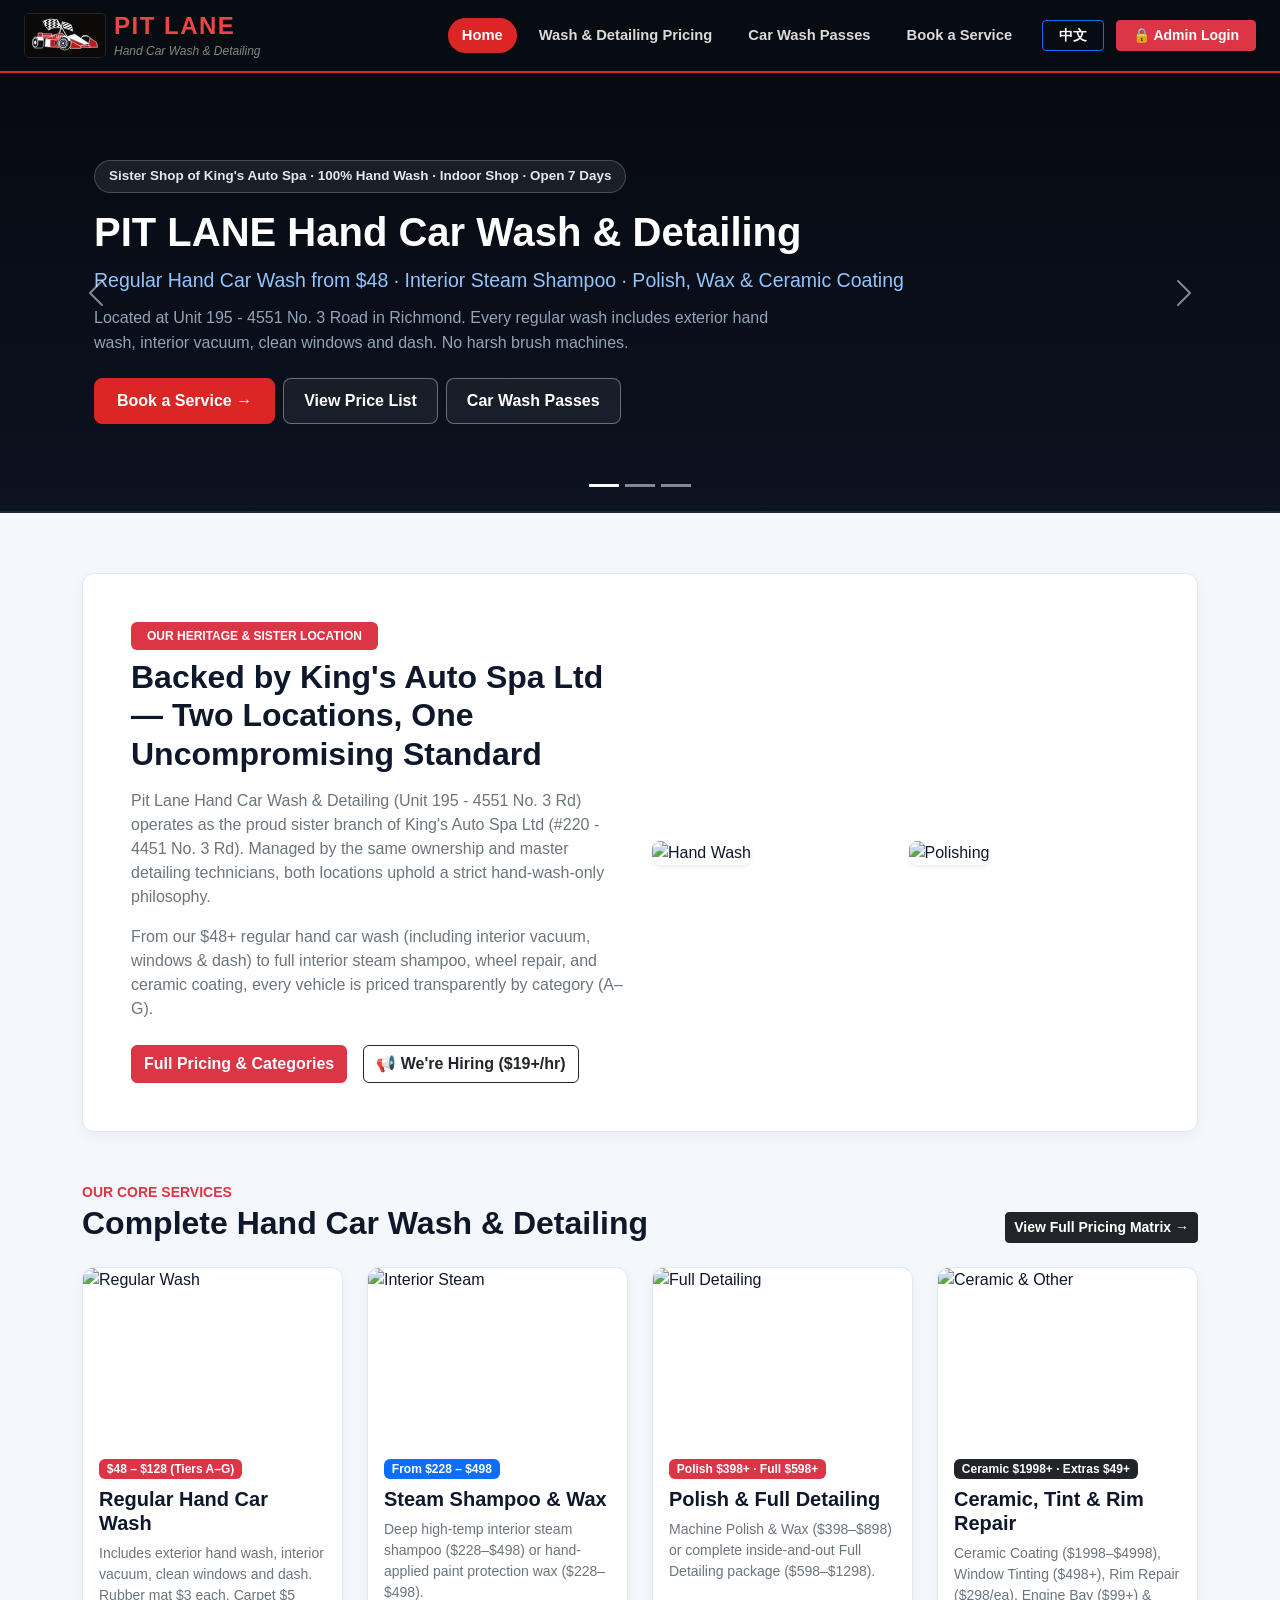
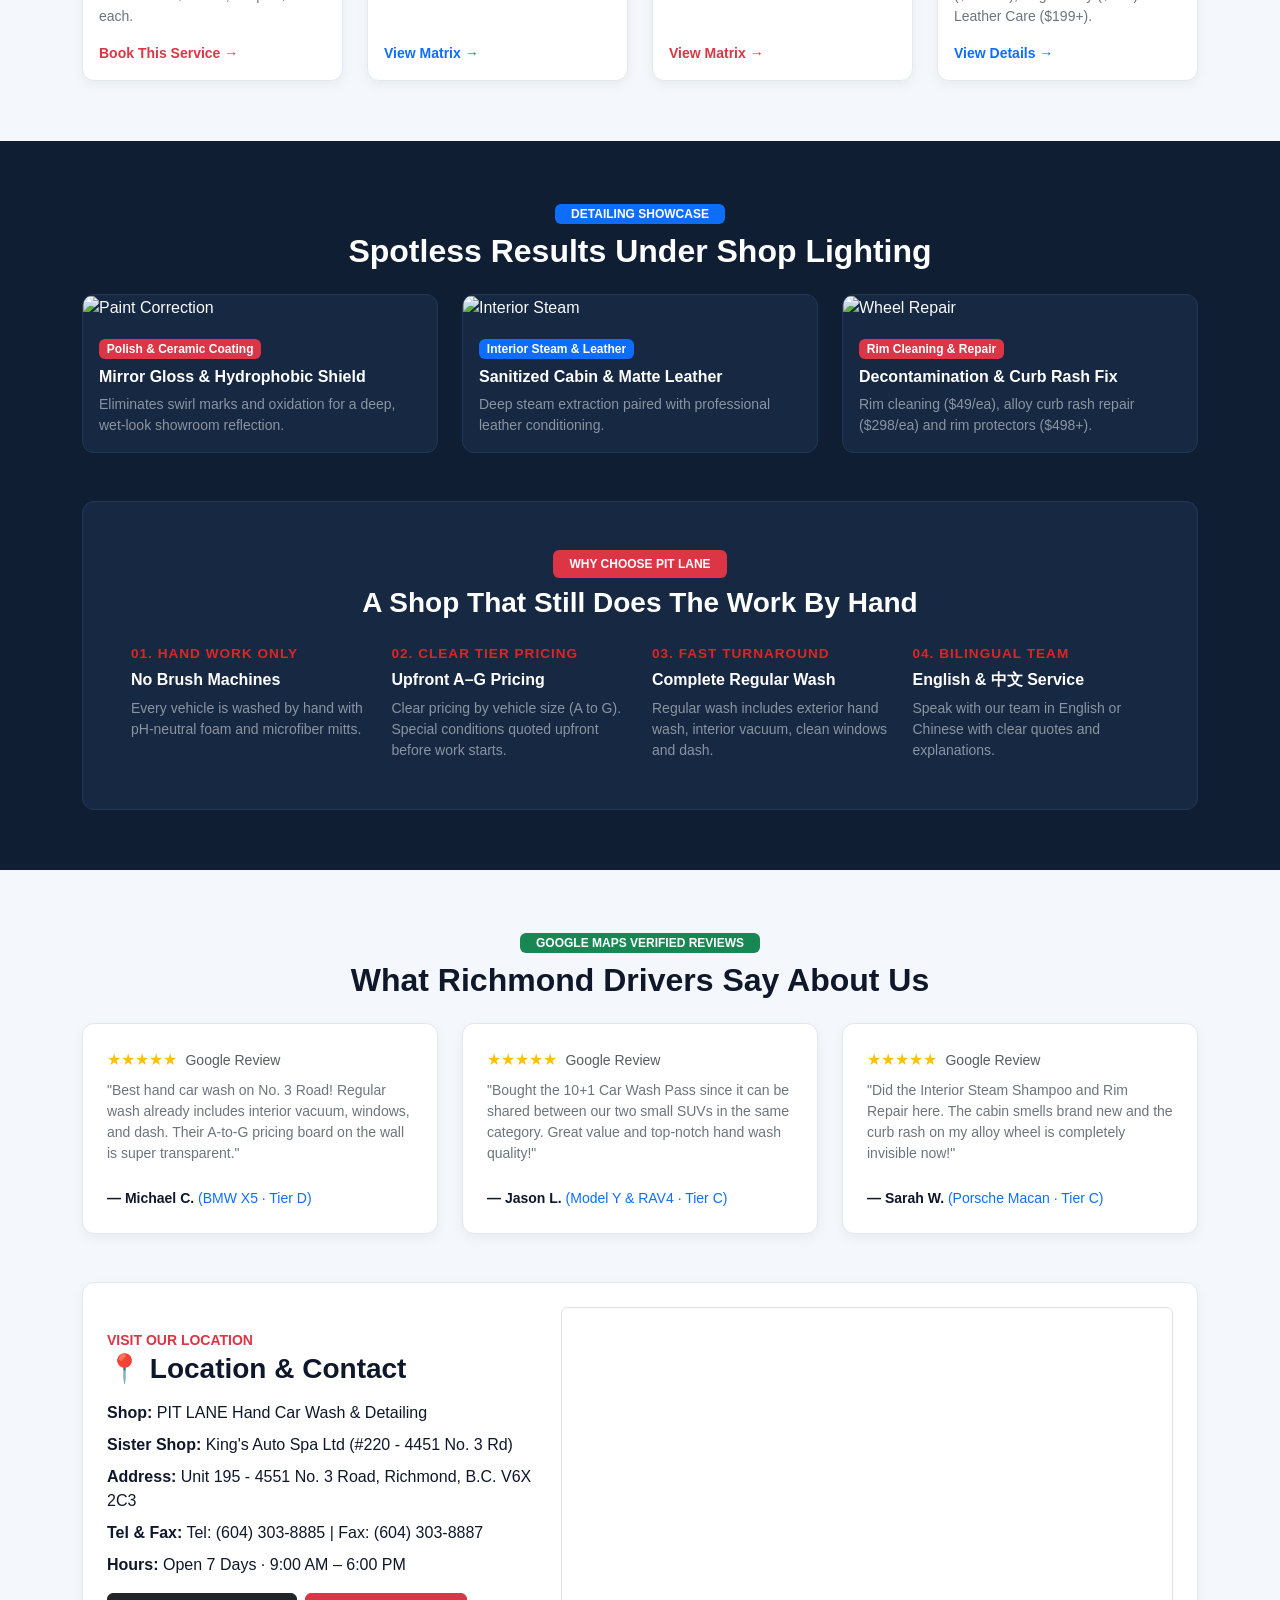
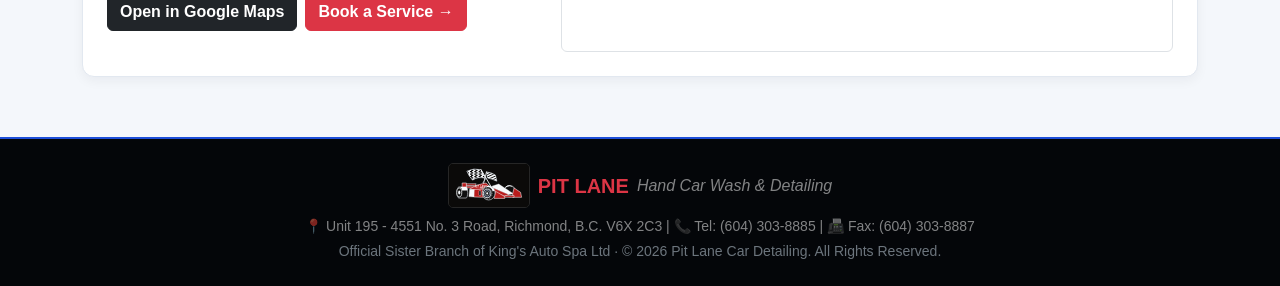
==== commit c7d0060e: "fix visual effect problems and the trademark" ====
--- a/admin.html
+++ b/admin.html
@@ -11,13 +11,14 @@
 
 <div class="container-fluid">
   <div class="row">
-    <!-- 左侧管理导航栏 (全中英双语) -->
+    <!-- 左侧管理导航栏 (保留深色底浅色字) -->
     <nav class="col-md-3 col-lg-2 d-md-block sidebar p-3 collapse">
       <div class="text-center py-3 border-bottom border-secondary mb-3">
+        <div class="mb-2 d-flex justify-content-center" id="sidebarLogoBox"></div>
         <div class="brand-title-red fs-4">PIT LANE</div>
         <small class="text-white-50">预约管理系统 / Admin Portal</small>
       </div>
-      <div class="p-2 mb-3 dark-panel text-center small" id="adminBadge">Loading...</div>
+      <div class="p-2 mb-3 rounded text-center small" style="background-color:#111827; border:1px solid #374151;" id="adminBadge">Loading...</div>
 
       <ul class="nav nav-pills flex-column">
         <li class="nav-item">
@@ -37,60 +38,60 @@
       </ul>
     </nav>
 
-    <!-- 右侧主内容区 (全中英双语) -->
-    <main class="col-md-9 ms-sm-auto col-lg-10 px-md-4 py-4">
-
-      <!-- 顶部：每日 / 每周 / 每月 统计卡片 -->
+    <!-- 右侧主内容区 (白底黑字高对比度样式) -->
+    <main class="col-md-9 ms-sm-auto col-lg-10 px-md-4 py-4 admin-main-light">
+
+      <!-- 顶部：每日 / 每周 / 每月 统计卡片 (白底黑字) -->
       <div class="row g-3 mb-4">
         <div class="col-md-3 col-sm-6">
-          <div class="dark-panel p-3 border-danger">
+          <div class="admin-light-panel p-3" style="border-left: 5px solid #dc2626;">
             <h6 class="text-danger fw-bold mb-1">📅 今日预约 (Today's Bookings)</h6>
-            <h3 class="fw-bold text-white mb-0" id="statTodayBookings">0 单 / Bookings</h3>
-            <small class="text-white-50" id="statTodayDone">0 已完成 / Completed</small>
+            <h3 class="fw-bold text-dark mb-0" id="statTodayBookings">0 单 / Bookings</h3>
+            <small class="text-secondary" id="statTodayDone">0 已完成 / Completed</small>
           </div>
         </div>
         <div class="col-md-3 col-sm-6">
-          <div class="dark-panel p-3 border-primary">
-            <h6 class="text-info fw-bold mb-1">📆 本周预约 (This Week)</h6>
-            <h3 class="fw-bold text-white mb-0" id="statWeekBookings">0 单 / Bookings</h3>
-            <small class="text-white-50" id="statWeekDone">0 已完成 / Completed</small>
+          <div class="admin-light-panel p-3" style="border-left: 5px solid #2563eb;">
+            <h6 class="text-primary fw-bold mb-1">📆 本周预约 (This Week)</h6>
+            <h3 class="fw-bold text-dark mb-0" id="statWeekBookings">0 单 / Bookings</h3>
+            <small class="text-secondary" id="statWeekDone">0 已完成 / Completed</small>
           </div>
         </div>
         <div class="col-md-3 col-sm-6">
-          <div class="dark-panel p-3 border-warning">
-            <h6 class="text-warning fw-bold mb-1">🗓️ 本月预约 (This Month)</h6>
-            <h3 class="fw-bold text-white mb-0" id="statMonthBookings">0 单 / Bookings</h3>
-            <small class="text-white-50" id="statMonthDone">0 已完成 / Completed</small>
+          <div class="admin-light-panel p-3" style="border-left: 5px solid #d97706;">
+            <h6 class="fw-bold mb-1" style="color:#b45309;">🗓️ 本月预约 (This Month)</h6>
+            <h3 class="fw-bold text-dark mb-0" id="statMonthBookings">0 单 / Bookings</h3>
+            <small class="text-secondary" id="statMonthDone">0 已完成 / Completed</small>
           </div>
         </div>
         <div class="col-md-3 col-sm-6">
-          <div class="dark-panel p-3 border-success">
+          <div class="admin-light-panel p-3" style="border-left: 5px solid #16a34a;">
             <h6 class="text-success fw-bold mb-1">⏳ 待完成检查 (Pending Check)</h6>
-            <h3 class="fw-bold text-white mb-0" id="statPendingAll">0 单 / Pending</h3>
-            <small class="text-white-50">可随时修改项目或标记完成</small>
+            <h3 class="fw-bold text-dark mb-0" id="statPendingAll">0 单 / Pending</h3>
+            <small class="text-secondary">可随时修改项目或标记完成</small>
           </div>
         </div>
       </div>
 
-      <!-- 1. 预约日历 (Booking Calendar) - 支持每日/每周/每月视图切换 -->
-      <div class="dark-panel p-3 mb-4">
-        <div class="d-flex justify-content-between align-items-center flex-wrap gap-3 mb-3 pb-2 border-bottom border-secondary">
+      <!-- 1. 预约日历 (白底黑字) - 支持每日/每周/每月视图切换 -->
+      <div class="admin-light-panel p-4 mb-4">
+        <div class="d-flex justify-content-between align-items-center flex-wrap gap-3 mb-3 pb-3 border-bottom">
           <div>
-            <h5 class="fw-bold text-white mb-0">📅 预约日历 / Booking Calendar</h5>
-            <small class="text-white-50">查看每日、每周、每月客户预约情况，支持直接修改预约项目与检查完成状态 (View daily, weekly, monthly schedules & edit bookings)</small>
+            <h5 class="fw-bold text-dark mb-1">📅 预约日历 / Booking Calendar</h5>
+            <small class="text-secondary">查看每日、每周、每月客户预约情况，支持直接修改预约项目与检查完成状态 (View daily, weekly, monthly schedules & edit bookings)</small>
           </div>
           <!-- 视图切换按钮组 -->
           <div class="btn-group" role="group">
-            <button type="button" class="btn btn-sm btn-outline-light" id="filter-day" onclick="setCalendarRange('day')">
+            <button type="button" class="btn btn-sm btn-outline-dark" id="filter-day" onclick="setCalendarRange('day')">
               每日视图 / Daily (Today)
             </button>
             <button type="button" class="btn btn-sm btn-danger active fw-bold" id="filter-week" onclick="setCalendarRange('week')">
               每周视图 / Weekly (7 Days)
             </button>
-            <button type="button" class="btn btn-sm btn-outline-light" id="filter-month" onclick="setCalendarRange('month')">
+            <button type="button" class="btn btn-sm btn-outline-dark" id="filter-month" onclick="setCalendarRange('month')">
               每月视图 / Monthly (30 Days)
             </button>
-            <button type="button" class="btn btn-sm btn-outline-info" id="filter-all" onclick="setCalendarRange('all')">
+            <button type="button" class="btn btn-sm btn-outline-primary" id="filter-all" onclick="setCalendarRange('all')">
               全部已预约日期 / All Booked Dates
             </button>
           </div>
@@ -98,12 +99,12 @@
         <div class="calendar-grid" id="calendarGrid"></div>
       </div>
 
-      <!-- 2. 全部预约登记与检查列表 (Full Booking Inspection & Edit Table) -->
-      <div class="dark-panel p-3">
+      <!-- 2. 全部预约登记与检查列表 (白底黑字表格) -->
+      <div class="admin-light-panel p-4">
         <div class="d-flex justify-content-between align-items-center flex-wrap gap-2 mb-3">
-          <h5 class="fw-bold text-white mb-0">📋 预约明细与完成检查表 / Booking Records & Completion Check</h5>
+          <h5 class="fw-bold text-dark mb-0">📋 预约明细与完成检查表 / Booking Records & Completion Check</h5>
           <div class="d-flex gap-2">
-            <select class="form-select form-select-sm form-select-dark" id="statusFilterSelect" onchange="refreshAllAdminData()" style="width: 240px;">
+            <select class="form-select form-select-sm border-secondary" id="statusFilterSelect" onchange="refreshAllAdminData()" style="width: 240px;">
               <option value="ALL">全部状态 / All Statuses</option>
               <option value="PENDING">⏳ 仅看未完成 / Pending Only</option>
               <option value="COMPLETED">✓ 仅看已完成 / Completed Only</option>
@@ -111,15 +112,15 @@
           </div>
         </div>
         <div class="table-responsive">
-          <table class="table table-dark table-hover align-middle mb-0">
-            <thead>
+          <table class="table table-hover align-middle mb-0 border">
+            <thead class="table-light">
             <tr>
-              <th>预约日期 & 时间<br><small class="text-white-50">Date & Time</small></th>
-              <th>客户信息<br><small class="text-white-50">Customer Info</small></th>
-              <th>车辆型号 & 车牌<br><small class="text-white-50">Vehicle & Plate</small></th>
-              <th>预约项目 & 备注<br><small class="text-white-50">Booked Service & Notes</small></th>
-              <th>完成状态检查<br><small class="text-white-50">Completion Status</small></th>
-              <th>管理操作 (修改 / 状态切换)<br><small class="text-white-50">Actions (Edit / Toggle)</small></th>
+              <th class="text-dark">预约日期 & 时间<br><small class="text-secondary">Date & Time</small></th>
+              <th class="text-dark">客户信息<br><small class="text-secondary">Customer Info</small></th>
+              <th class="text-dark">车辆型号 & 车牌<br><small class="text-secondary">Vehicle & Plate</small></th>
+              <th class="text-dark">预约项目 & 备注<br><small class="text-secondary">Booked Service & Notes</small></th>
+              <th class="text-dark">完成状态检查<br><small class="text-secondary">Completion Status</small></th>
+              <th class="text-dark">管理操作 (修改 / 状态切换)<br><small class="text-secondary">Actions (Edit / Toggle)</small></th>
             </tr>
             </thead>
             <tbody id="adminBookingsTable"></tbody>
@@ -131,42 +132,42 @@
   </div>
 </div>
 
-<!-- 修改预约内容弹窗 (Edit Booking Modal - 中英双语) -->
+<!-- 修改预约内容弹窗 (白底黑字) -->
 <div class="modal fade notranslate" id="editBookingModal" tabindex="-1">
   <div class="modal-dialog modal-lg modal-dialog-centered">
-    <div class="modal-content dark-panel border-primary shadow-lg">
-      <div class="modal-header border-bottom border-secondary">
-        <h5 class="modal-title fw-bold text-white">✏️ 修改客户预约内容 / Edit Customer Booking</h5>
-        <button type="button" class="btn-close btn-close-white" data-bs-dismiss="modal"></button>
+    <div class="modal-content bg-white text-dark border shadow-lg">
+      <div class="modal-header bg-light border-bottom">
+        <h5 class="modal-title fw-bold text-dark">✏️ 修改客户预约内容 / Edit Customer Booking</h5>
+        <button type="button" class="btn-close" data-bs-dismiss="modal"></button>
       </div>
       <form onsubmit="handleSaveEditedBooking(event)">
         <div class="modal-body p-4">
           <input type="hidden" id="editBookingId">
           <div class="row g-3">
             <div class="col-md-6">
-              <label class="form-label small fw-bold text-white">客户姓名 / Customer Name *</label>
-              <input type="text" class="form-control form-control-dark" id="editCustName" required>
+              <label class="form-label small fw-bold text-dark">客户姓名 / Customer Name *</label>
+              <input type="text" class="form-control" id="editCustName" required>
             </div>
             <div class="col-md-6">
-              <label class="form-label small fw-bold text-white">联系电话 / Phone Number *</label>
-              <input type="tel" class="form-control form-control-dark" id="editCustPhone" required>
+              <label class="form-label small fw-bold text-dark">联系电话 / Phone Number *</label>
+              <input type="tel" class="form-control" id="editCustPhone" required>
             </div>
             <div class="col-md-6">
-              <label class="form-label small fw-bold text-white">电子邮箱 / Email Address *</label>
-              <input type="email" class="form-control form-control-dark" id="editCustEmail" required>
+              <label class="form-label small fw-bold text-dark">电子邮箱 / Email Address *</label>
+              <input type="email" class="form-control" id="editCustEmail" required>
             </div>
             <div class="col-md-3">
-              <label class="form-label small fw-bold text-white">车辆型号 / Vehicle Model *</label>
-              <input type="text" class="form-control form-control-dark" id="editCarModel" required>
+              <label class="form-label small fw-bold text-dark">车辆型号 / Vehicle Model *</label>
+              <input type="text" class="form-control" id="editCarModel" required>
             </div>
             <div class="col-md-3">
-              <label class="form-label small fw-bold text-white">车牌号 / License Plate *</label>
-              <input type="text" class="form-control form-control-dark" id="editCarPlate" required>
+              <label class="form-label small fw-bold text-dark">车牌号 / License Plate *</label>
+              <input type="text" class="form-control" id="editCarPlate" required>
             </div>
 
             <div class="col-md-12">
-              <label class="form-label small fw-bold text-warning">更换或修改预约项目 / Change Booked Service or Pass *</label>
-              <select class="form-select form-select-dark" id="editServicePkg" required>
+              <label class="form-label small fw-bold text-danger">更换或修改预约项目 / Change Booked Service or Pass *</label>
+              <select class="form-select border-danger" id="editServicePkg" required>
                 <optgroup label="Regular Hand Car Wash (标准纯手工洗车)">
                   <option value="Regular Wash - A: Compact Car ($48)">Tier A: Compact Car ($48)</option>
                   <option value="Regular Wash - B: Regular Sedan ($55)">Tier B: Regular Sedan ($55)</option>
@@ -202,30 +203,30 @@
             </div>
 
             <div class="col-md-4">
-              <label class="form-label small fw-bold text-white">预约日期 / Date *</label>
-              <input type="date" class="form-control form-control-dark" id="editBookingDate" required>
+              <label class="form-label small fw-bold text-dark">预约日期 / Date *</label>
+              <input type="date" class="form-control" id="editBookingDate" required>
             </div>
             <div class="col-md-4">
-              <label class="form-label small fw-bold text-white">预约时间 / Time (HH:MM) *</label>
-              <input type="text" class="form-control form-control-dark" id="editBookingTime" placeholder="10:30" required>
+              <label class="form-label small fw-bold text-dark">预约时间 / Time (HH:MM) *</label>
+              <input type="text" class="form-control" id="editBookingTime" placeholder="10:30" required>
             </div>
             <div class="col-md-4">
-              <label class="form-label small fw-bold text-white">完成状态 / Completion Status *</label>
-              <select class="form-select form-select-dark" id="editBookingStatus">
+              <label class="form-label small fw-bold text-dark">完成状态 / Completion Status *</label>
+              <select class="form-select" id="editBookingStatus">
                 <option value="PENDING">⏳ 待施工 / Pending</option>
                 <option value="COMPLETED">✓ 已完成 / Completed</option>
               </select>
             </div>
 
             <div class="col-12">
-              <label class="form-label small fw-bold text-white">附加备注 (脚垫/特殊车况) / Additional Notes</label>
-              <input type="text" class="form-control form-control-dark" id="editBookingNotes" placeholder="e.g. Added 4 rubber mats ($12), customer changed from Regular to Steam...">
-            </div>
-          </div>
-        </div>
-        <div class="modal-footer border-top border-secondary">
-          <button type="button" class="btn btn-outline-secondary text-white" data-bs-dismiss="modal">取消 / Cancel</button>
-          <button type="submit" class="btn btn-primary fw-bold">💾 保存修改 / Save Changes</button>
+              <label class="form-label small fw-bold text-dark">附加备注 (脚垫/特殊车况) / Additional Notes</label>
+              <input type="text" class="form-control" id="editBookingNotes" placeholder="e.g. Added 4 rubber mats ($12), customer changed from Regular to Steam...">
+            </div>
+          </div>
+        </div>
+        <div class="modal-footer bg-light border-top">
+          <button type="button" class="btn btn-outline-secondary" data-bs-dismiss="modal">取消 / Cancel</button>
+          <button type="submit" class="btn btn-danger fw-bold">💾 保存修改 / Save Changes</button>
         </div>
       </form>
     </div>
@@ -236,10 +237,15 @@
 <script src="app.js"></script>
 <script>
   let currentUser = null;
-  let currentRange = 'week'; // 'day', 'week', 'month', 'all'
+  let currentRange = 'week';
 
   document.addEventListener('DOMContentLoaded', () => {
     injectFavicon();
+    const logoBox = document.getElementById('sidebarLogoBox');
+    if (logoBox && typeof PIT_LANE_LOGO_SVG !== 'undefined') {
+      logoBox.innerHTML = PIT_LANE_LOGO_SVG;
+    }
+
     currentUser = JSON.parse(localStorage.getItem('apex_user'));
     if (!currentUser || currentUser.role !== 'ADMIN') {
       alert('⚠️ 权限不足：仅限门店经理或老板登录访问！\nAccess Denied: Manager or Owner login required!');
@@ -267,7 +273,7 @@
       if (r === range) {
         btn.className = 'btn btn-sm btn-danger active fw-bold';
       } else {
-        btn.className = 'btn btn-sm btn-outline-light';
+        btn.className = (r === 'all') ? 'btn btn-sm btn-outline-primary' : 'btn btn-sm btn-outline-dark';
       }
     });
     refreshAllAdminData();
@@ -277,16 +283,14 @@
     const now = new Date();
     const todayStr = now.toISOString().split('T')[0];
 
-    // 计算本周起止与本月前缀
     const weekEnd = new Date(now);
     weekEnd.setDate(now.getDate() + 6);
     const weekEndStr = weekEnd.toISOString().split('T')[0];
-    const currentMonthPrefix = todayStr.slice(0, 7); // YYYY-MM
+    const currentMonthPrefix = todayStr.slice(0, 7);
 
     const bookings = JSON.parse(localStorage.getItem('apex_bookings') || "[]");
     bookings.sort((a, b) => (`${a.date} ${a.time}`).localeCompare(`${b.date} ${b.time}`));
 
-    // 统计今日、本周、本月数据
     const todayList = bookings.filter(b => b.date === todayStr);
     const weekList = bookings.filter(b => b.date >= todayStr && b.date <= weekEndStr);
     const monthList = bookings.filter(b => b.date && b.date.startsWith(currentMonthPrefix));
@@ -303,7 +307,7 @@
 
     document.getElementById('statPendingAll').innerText = `${pendingAllCount} 单 / Pending`;
 
-    // 1. 渲染底部完整检查与编辑表格
+    // 1. 渲染底部完整检查与编辑表格 (白底黑字)
     const statusFilter = document.getElementById('statusFilterSelect').value;
     const filteredTableBookings = bookings.filter(b => {
       if (statusFilter === 'PENDING') return b.status !== 'COMPLETED';
@@ -313,40 +317,40 @@
 
     const tbody = document.getElementById('adminBookingsTable');
     if (filteredTableBookings.length === 0) {
-      tbody.innerHTML = `<tr><td colspan="6" class="text-center py-4 text-white-50">暂无符合条件的预约记录 / No matching booking records</td></tr>`;
+      tbody.innerHTML = `<tr><td colspan="6" class="text-center py-4 text-secondary">暂无符合条件的预约记录 / No matching booking records</td></tr>`;
     } else {
       tbody.innerHTML = filteredTableBookings.map(b => {
         const isDone = b.status === 'COMPLETED';
         return `
                 <tr>
                     <td>
-                        <strong class="text-info">📅 ${b.date}</strong><br>
+                        <strong class="text-primary">📅 ${b.date}</strong><br>
                         <span class="badge bg-danger">⏰ ${b.time}</span>
                     </td>
-                    <td>
+                    <td class="text-dark">
                         <strong>${b.name}</strong><br>
                         <small>📞 ${b.phone}</small><br>
-                        <small class="text-white-50">✉️ ${b.email}</small>
+                        <small class="text-secondary">✉️ ${b.email}</small>
                     </td>
                     <td>
-                        <span class="badge bg-secondary">🚗 ${b.carModel}</span><br>
-                        <code class="text-warning fw-bold">${b.carPlate}</code>
+                        <span class="badge bg-dark">🚗 ${b.carModel}</span><br>
+                        <code class="text-danger fw-bold">${b.carPlate}</code>
+                    </td>
+                    <td class="text-dark">
+                        <strong>${b.pkg}</strong>
+                        ${b.notes ? `<br><small class="text-danger">📝 备注/Notes: ${b.notes}</small>` : ''}
                     </td>
                     <td>
-                        <strong class="text-white">${b.pkg}</strong>
-                        ${b.notes ? `<br><small class="text-warning">📝 备注/Notes: ${b.notes}</small>` : ''}
-                    </td>
-                    <td>
-                        <span class="badge ${isDone ? 'bg-success' : 'bg-warning text-dark'} fs-6">
+                        <span class="badge ${isDone ? 'bg-success' : 'bg-warning text-dark'}">
                             ${isDone ? '✓ 已完成 / Completed' : '⏳ 未完成 / Pending'}
                         </span>
                     </td>
                     <td>
                         <div class="d-flex flex-wrap gap-2">
-                            <button class="btn btn-outline-info btn-sm fw-bold" onclick="openEditBookingModal(${b.id})">
+                            <button class="btn btn-outline-primary btn-sm fw-bold" onclick="openEditBookingModal(${b.id})">
                                 ✏️ 修改预约 / Edit
                             </button>
-                            <button class="btn ${isDone ? 'btn-outline-warning' : 'btn-success'} btn-sm fw-bold" onclick="toggleBookingStatus(${b.id})">
+                            <button class="btn ${isDone ? 'btn-outline-secondary' : 'btn-success'} btn-sm fw-bold" onclick="toggleBookingStatus(${b.id})">
                                 ${isDone ? '↺ 设为未完成 / Mark Pending' : '✓ 标记完成 / Mark Done'}
                             </button>
                         </div>
@@ -355,7 +359,7 @@
       }).join('');
     }
 
-    // 2. 根据每日/每周/每月视图生成预约日历日期列表
+    // 2. 渲染预约日历 (白底黑字卡片)
     const dateSet = new Set();
     if (currentRange === 'day') {
       dateSet.add(todayStr);
@@ -384,17 +388,17 @@
       const isToday = (dateStr === todayStr);
 
       return `
-                <div class="calendar-day-col">
-                    <div class="fw-bold border-bottom border-secondary pb-2 mb-2 text-center ${isToday ? 'bg-danger text-white rounded py-1' : 'text-info'}">
+                <div class="calendar-day-col-light">
+                    <div class="fw-bold border-bottom pb-2 mb-2 text-center ${isToday ? 'bg-danger text-white rounded py-1' : 'text-dark bg-light rounded py-1'}">
                         📅 ${dateStr} ${isToday ? '(今日 / Today)' : ''}
-                        <span class="badge bg-dark ms-1">${dayBookings.length} 单</span>
+                        <span class="badge ${isToday ? 'bg-dark' : 'bg-secondary'} ms-1">${dayBookings.length} 单</span>
                     </div>
                     ${dayBookings.length === 0
-              ? '<div class="text-white-50 text-center small mt-5">暂无预约 / No Bookings</div>'
+              ? '<div class="text-secondary text-center small mt-5">暂无预约 / No Bookings</div>'
               : dayBookings.map(b => {
                 const isDone = b.status === 'COMPLETED';
                 return `
-                            <div class="cal-booking-item ${isDone ? 'cal-booking-done' : ''}">
+                            <div class="cal-booking-item-light ${isDone ? 'cal-booking-done-light' : ''}">
                                 <div class="d-flex justify-content-between align-items-center mb-1">
                                     <span class="badge bg-danger">⏰ ${b.time}</span>
                                     <span class="badge ${isDone ? 'bg-success' : 'bg-warning text-dark'}">
@@ -403,14 +407,14 @@
                                 </div>
                                 <div><strong>👤 客户 / Name:</strong> ${b.name}</div>
                                 <div><strong>📞 电话 / Tel:</strong> ${b.phone}</div>
-                                <div><strong>🚗 车辆 / Car:</strong> ${b.carModel} (<code class="text-warning">${b.carPlate}</code>)</div>
+                                <div><strong>🚗 车辆 / Car:</strong> ${b.carModel} (<code class="text-danger fw-bold">${b.carPlate}</code>)</div>
                                 <div><strong>🧽 项目 / Service:</strong> ${b.pkg}</div>
-                                ${b.notes ? `<div class="text-warning"><strong>📝 备注 / Notes:</strong> ${b.notes}</div>` : ''}
+                                ${b.notes ? `<div class="text-danger"><strong>📝 备注 / Notes:</strong> ${b.notes}</div>` : ''}
                                 <div class="d-flex gap-1 mt-2">
-                                    <button class="btn btn-info btn-sm flex-fill py-0 text-dark fw-bold" onclick="openEditBookingModal(${b.id})">
+                                    <button class="btn btn-outline-primary btn-sm flex-fill py-0 fw-bold" onclick="openEditBookingModal(${b.id})">
                                         ✏️ 修改 / Edit
                                     </button>
-                                    <button class="btn ${isDone ? 'btn-outline-secondary text-white' : 'btn-success'} btn-sm flex-fill py-0 fw-bold" onclick="toggleBookingStatus(${b.id})">
+                                    <button class="btn ${isDone ? 'btn-outline-secondary' : 'btn-success'} btn-sm flex-fill py-0 fw-bold" onclick="toggleBookingStatus(${b.id})">
                                         ${isDone ? '↺ 还原 / Undo' : '✓ 完成 / Done'}
                                     </button>
                                 </div>
@@ -422,7 +426,6 @@
     }).join('');
   }
 
-  // 切换预约完成/未完成状态
   function toggleBookingStatus(bookingId) {
     let bookings = JSON.parse(localStorage.getItem('apex_bookings') || "[]");
     const target = bookings.find(b => b.id === bookingId);
@@ -433,7 +436,6 @@
     }
   }
 
-  // 打开修改预约弹窗
   function openEditBookingModal(bookingId) {
     const bookings = JSON.parse(localStorage.getItem('apex_bookings') || "[]");
     const target = bookings.find(b => b.id === bookingId);
@@ -454,7 +456,6 @@
     new bootstrap.Modal(document.getElementById('editBookingModal')).show();
   }
 
-  // 保存修改后的预约内容
   function handleSaveEditedBooking(event) {
     event.preventDefault();
     const id = Number(document.getElementById('editBookingId').value);
--- a/styles.css
+++ b/styles.css
@@ -1,27 +1,26 @@
 :root {
-    --pl-bg-black: #080a0f;
-    --pl-panel-black: #111520;
-    --pl-card-black: #161b2a;
+    --pl-navy-dark: #090e17;
+    --pl-teal-dark: #0f1e32;
+    --pl-teal-card: #162842;
+    --pl-light-bg: #f4f7fb;
+    --pl-white: #ffffff;
     --pl-red: #dc2626;
-    --pl-red-dark: #991b1b;
     --pl-blue: #1d4ed8;
-    --pl-blue-light: #2563eb;
-    --pl-border: #262f45;
-    --pl-text: #f1f5f9;
-    --pl-muted: #94a3b8;
+    --pl-border-dark: #233856;
+    --pl-border-light: #e2e8f0;
 }
 
 body {
-    background-color: var(--pl-bg-black);
-    color: var(--pl-text);
+    background-color: var(--pl-light-bg);
+    color: #0f172a;
     font-family: -apple-system, BlinkMacSystemFont, "Segoe UI", Roboto, "Helvetica Neue", Arial, sans-serif;
+    overflow-x: hidden;
 }
 
 /* 顶部导航栏 */
 .navbar-custom {
-    background-color: #05070b;
+    background-color: #070b12;
     border-bottom: 2px solid var(--pl-red);
-    box-shadow: 0 4px 20px rgba(220, 38, 38, 0.18);
 }
 
 .brand-title-red {
@@ -31,9 +30,9 @@
 }
 
 .nav-link-custom {
-    font-size: 0.94rem;
+    font-size: 0.92rem;
     font-weight: 600;
-    padding: 7px 15px !important;
+    padding: 6px 14px !important;
     border-radius: 20px;
     transition: all 0.2s ease;
     color: rgba(255, 255, 255, 0.85) !important;
@@ -44,142 +43,202 @@
 
 .nav-link-custom:hover {
     color: #ffffff !important;
-    background-color: rgba(37, 99, 235, 0.25);
+    background-color: rgba(255, 255, 255, 0.1);
 }
 
 .nav-link-custom.nav-active {
     color: #ffffff !important;
-    background: linear-gradient(135deg, var(--pl-red) 0%, var(--pl-blue) 100%) !important;
-    box-shadow: 0 2px 10px rgba(220, 38, 38, 0.4);
-}
-
-/* 首页滚动横幅：严格固定高度与宽度，确保 3 个广告切换时页面绝不跳动 */
+    background-color: var(--pl-red) !important;
+}
+
+/* ==================== 首页滚动广告：统一深暗背景 + 手机端自适应 ==================== */
 #heroCarousel {
     width: 100%;
-    overflow: hidden;
-}
-
-.hero-slide {
+    background-color: #070a10;
+}
+
+.hero-slide-unified {
     width: 100%;
-    height: 480px;
+    height: 440px;
     display: flex;
     align-items: center;
-    border-bottom: 3px solid var(--pl-blue-light);
+    background-image: linear-gradient(180deg, rgba(7, 10, 16, 0.93) 0%, rgba(12, 20, 34, 0.95) 100%),
+    url('https://images.unsplash.com/photo-1607860108855-64acf2078ed9?auto=format&fit=crop&w=1600&q=80');
     background-size: cover;
     background-position: center;
-    overflow: hidden;
+    border-bottom: 2px solid #1e293b;
+}
+
+.hero-pill-unified {
+    display: inline-block;
+    background: rgba(255, 255, 255, 0.08);
+    border: 1px solid rgba(255, 255, 255, 0.2);
+    color: #e2e8f0;
+    padding: 5px 14px;
+    border-radius: 30px;
+    font-size: clamp(0.72rem, 1.5vw, 0.84rem);
+    font-weight: 600;
+    margin-bottom: 14px;
+}
+
+.hero-title {
+    font-size: clamp(1.45rem, 3.5vw, 2.5rem);
+    font-weight: 800;
+    color: #ffffff;
+    line-height: 1.25;
+    margin-bottom: 10px;
+}
+
+.hero-subtitle {
+    font-size: clamp(0.92rem, 2vw, 1.22rem);
+    font-weight: 500;
+    color: #93c5fd;
+    line-height: 1.4;
+    margin-bottom: 12px;
+}
+
+.hero-desc {
+    font-size: clamp(0.82rem, 1.5vw, 1rem);
+    color: #94a3b8;
+    line-height: 1.55;
+    margin-bottom: 22px;
+    max-width: 680px;
+}
+
+.btn-hero-primary {
+    background-color: var(--pl-red);
+    border: 1px solid var(--pl-red);
+    color: #ffffff !important;
+    font-weight: 700;
+    padding: 10px 22px;
+    font-size: clamp(0.84rem, 1.5vw, 1rem);
+    border-radius: 8px;
+    text-decoration: none;
+    transition: all 0.2s;
+}
+
+.btn-hero-primary:hover {
+    background-color: #b91c1c;
+}
+
+.btn-hero-secondary {
+    background-color: rgba(255, 255, 255, 0.06);
+    border: 1px solid rgba(255, 255, 255, 0.35);
+    color: #ffffff !important;
+    font-weight: 600;
+    padding: 10px 20px;
+    font-size: clamp(0.84rem, 1.5vw, 1rem);
+    border-radius: 8px;
+    text-decoration: none;
+    transition: all 0.2s;
+}
+
+.btn-hero-secondary:hover {
+    background-color: rgba(255, 255, 255, 0.16);
 }
 
 @media (max-width: 768px) {
-    .hero-slide {
-        height: 540px;
+    .hero-slide-unified {
+        height: 380px;
+        padding: 20px 10px;
     }
-}
-
-.hero-slide-1 {
-    background-image: linear-gradient(135deg, rgba(8,10,15,0.94) 0%, rgba(29,78,216,0.55) 100%),
-    url('https://images.unsplash.com/photo-1607860108855-64acf2078ed9?auto=format&fit=crop&w=1600&q=80');
-}
-
-.hero-slide-2 {
-    background-image: linear-gradient(135deg, rgba(8,10,15,0.94) 0%, rgba(185,28,28,0.6) 100%),
-    url('https://images.unsplash.com/photo-1520340356584-f9917d1eea6f?auto=format&fit=crop&w=1600&q=80');
-}
-
-.hero-slide-3 {
-    background-image: linear-gradient(135deg, rgba(8,10,15,0.95) 0%, rgba(30,58,138,0.65) 100%),
-    url('https://images.unsplash.com/photo-1552930294-6b595f4c2974?auto=format&fit=crop&w=1600&q=80');
-}
-
-.hero-pill {
-    display: inline-block;
-    background: rgba(220, 38, 38, 0.22);
-    border: 1px solid #ef4444;
-    color: #ffffff;
-    padding: 6px 16px;
-    border-radius: 30px;
-    font-size: 0.85rem;
-    font-weight: 700;
-    margin-bottom: 16px;
-}
-
-/* 深色卡片系统 */
-.dark-panel {
-    background-color: var(--pl-panel-black);
-    border: 1px solid var(--pl-border);
-    border-radius: 14px;
-    color: var(--pl-text);
-}
-
-.dark-card {
-    background-color: var(--pl-card-black);
-    border: 1px solid var(--pl-border);
+    .hero-pill-unified {
+        padding: 4px 10px;
+        margin-bottom: 10px;
+    }
+    .hero-desc {
+        margin-bottom: 16px;
+        display: -webkit-box;
+        -webkit-line-clamp: 3;
+        -webkit-box-orient: vertical;
+        overflow: hidden;
+    }
+    .btn-hero-primary, .btn-hero-secondary {
+        padding: 7px 14px;
+    }
+}
+
+/* ==================== 穿插背景系统 ==================== */
+.section-teal-dark {
+    background-color: var(--pl-teal-dark);
+    color: #f8fafc;
+    padding: 60px 0;
+}
+
+.section-light {
+    background-color: var(--pl-light-bg);
+    color: #0f172a;
+    padding: 60px 0;
+}
+
+.light-card {
+    background-color: #ffffff;
+    border: 1px solid var(--pl-border-light);
     border-radius: 12px;
-    color: var(--pl-text);
-    transition: all 0.22s ease;
-}
-
-.dark-card:hover {
-    border-color: var(--pl-red);
-    transform: translateY(-3px);
-    box-shadow: 0 8px 24px rgba(220, 38, 38, 0.2);
-}
-
-.dark-card-blue:hover {
-    border-color: var(--pl-blue-light);
-    box-shadow: 0 8px 24px rgba(37, 99, 235, 0.25);
+    color: #0f172a;
+    box-shadow: 0 4px 12px rgba(15, 23, 42, 0.05);
+    transition: all 0.2s ease;
+}
+
+.light-card:hover {
+    border-color: #cbd5e1;
+    transform: translateY(-2px);
+    box-shadow: 0 8px 20px rgba(15, 23, 42, 0.09);
+}
+
+.teal-card {
+    background-color: var(--pl-teal-card);
+    border: 1px solid var(--pl-border-dark);
+    border-radius: 12px;
+    color: #f8fafc;
+    transition: all 0.2s ease;
+}
+
+.teal-card:hover {
+    border-color: #38bdf8;
+    transform: translateY(-2px);
 }
 
 .service-img-top {
-    height: 180px;
+    height: 175px;
     object-fit: cover;
     width: 100%;
-    border-bottom: 2px solid var(--pl-red);
 }
 
 .showcase-img {
-    height: 220px;
+    height: 210px;
     object-fit: cover;
     width: 100%;
-    border-bottom: 2px solid var(--pl-blue-light);
 }
 
 .craft-number {
     font-size: 0.85rem;
     font-weight: 800;
-    color: #ef4444;
+    color: var(--pl-red);
     letter-spacing: 1px;
     display: block;
     margin-bottom: 6px;
 }
 
-.dont-do-card {
-    background: linear-gradient(135deg, #131826 0%, #1e1118 100%);
-    color: #ffffff;
-    border-radius: 14px;
-    border: 1px solid #3b1d26;
-    border-left: 5px solid var(--pl-red);
-}
-
-/* 价目表红底、蓝底、黄（金）底矩阵：强制纯白文字 (#ffffff) 与醒目底色 */
+/* ==================== 价目表矩阵样式 ==================== */
 .tier-badge {
     display: inline-flex;
     align-items: center;
     justify-content: center;
-    width: 42px;
-    height: 42px;
-    background: linear-gradient(135deg, #b91c1c, #dc2626);
-    color: #ffffff;
-    font-size: 1.35rem;
+    width: 40px;
+    height: 40px;
+    background-color: var(--pl-red);
+    color: #ffffff;
+    font-size: 1.25rem;
     font-weight: 900;
     border-radius: 8px;
     flex-shrink: 0;
 }
 
 .price-tag-red {
-    color: #f87171;
-    font-weight: 800;
-    font-size: 1.45rem;
+    color: var(--pl-red);
+    font-weight: 800;
+    font-size: 1.4rem;
 }
 
 .matrix-table {
@@ -191,7 +250,7 @@
 
 .matrix-table th,
 .matrix-table td {
-    padding: 14px 10px;
+    padding: 13px 10px;
     text-align: center;
     vertical-align: middle;
     border: none !important;
@@ -206,7 +265,7 @@
 }
 
 .col-tier-name {
-    background-color: #161f33 !important;
+    background-color: #162842 !important;
     color: #ffffff !important;
     text-align: left !important;
     font-weight: 700;
@@ -214,7 +273,6 @@
     border-left: 4px solid var(--pl-red) !important;
 }
 
-/* 蓝底白字列 */
 .col-blue-head {
     background: linear-gradient(180deg, #1e40af, #1d4ed8) !important;
     color: #ffffff !important;
@@ -225,10 +283,9 @@
     background-color: #0255a5 !important;
     color: #ffffff !important;
     font-weight: 800;
-    font-size: 1.18rem;
-}
-
-/* 红底白字列 */
+    font-size: 1.15rem;
+}
+
 .col-red-head {
     background: linear-gradient(180deg, #991b1b, #dc2626) !important;
     color: #ffffff !important;
@@ -239,10 +296,9 @@
     background-color: #a32222 !important;
     color: #ffffff !important;
     font-weight: 800;
-    font-size: 1.18rem;
-}
-
-/* 黄/金底白字列 */
+    font-size: 1.15rem;
+}
+
 .col-gold-head {
     background: linear-gradient(180deg, #b45309, #d97706) !important;
     color: #ffffff !important;
@@ -253,22 +309,28 @@
     background-color: #c25e1a !important;
     color: #ffffff !important;
     font-weight: 800;
-    font-size: 1.18rem;
+    font-size: 1.15rem;
 }
 
 .other-service-box {
-    background-color: #0f294a;
-    border: 1px solid #1d4ed8;
+    background-color: #162842;
+    border: 1px solid #2b4c7e;
     border-left: 4px solid #38bdf8;
     border-radius: 8px;
-    padding: 12px 16px;
-    color: #ffffff;
-}
-
-/* 深色输入框与表单 */
+    padding: 11px 15px;
+    color: #ffffff;
+}
+
+.dark-panel {
+    background-color: var(--pl-teal-dark);
+    border: 1px solid var(--pl-border-dark);
+    border-radius: 14px;
+    color: #ffffff;
+}
+
 .form-control-dark, .form-select-dark {
-    background-color: #0c101a !important;
-    border: 1px solid #2e3a54 !important;
+    background-color: #0b1524 !important;
+    border: 1px solid #2b456b !important;
     color: #ffffff !important;
 }
 
@@ -276,21 +338,16 @@
     color: #64748b !important;
 }
 
-.form-control-dark:focus, .form-select-dark:focus {
-    border-color: var(--pl-blue-light) !important;
-    box-shadow: 0 0 0 0.2rem rgba(37, 99, 235, 0.25) !important;
-}
-
-/* 管理后台日历样式 */
+/* ==================== 管理后台：左侧深色栏 + 右侧白底黑字样式 ==================== */
 .sidebar {
     min-height: 100vh;
-    background-color: #05070b;
-    color: white;
-    border-right: 1px solid var(--pl-border);
+    background-color: #070b12;
+    color: #ffffff;
+    border-right: 1px solid #1e293b;
 }
 
 .sidebar .nav-link {
-    color: rgba(255,255,255,0.8);
+    color: rgba(255,255,255,0.82);
     margin-bottom: 6px;
     border-radius: 8px;
     font-weight: 500;
@@ -298,8 +355,22 @@
 
 .sidebar .nav-link.active, .sidebar .nav-link:hover {
     color: #ffffff;
-    background: linear-gradient(135deg, var(--pl-red), var(--pl-blue));
+    background-color: var(--pl-red);
     font-weight: 700;
+}
+
+.admin-main-light {
+    background-color: #f8fafc;
+    color: #0f172a;
+    min-height: 100vh;
+}
+
+.admin-light-panel {
+    background-color: #ffffff;
+    border: 1px solid #e2e8f0;
+    border-radius: 12px;
+    color: #0f172a;
+    box-shadow: 0 2px 10px rgba(15, 23, 42, 0.04);
 }
 
 .calendar-grid {
@@ -308,26 +379,30 @@
     gap: 14px;
 }
 
-.calendar-day-col {
+.calendar-day-col-light {
     min-height: 250px;
-    background: var(--pl-card-black);
-    border: 1px solid var(--pl-border);
+    background: #ffffff;
+    border: 1px solid #cbd5e1;
     border-radius: 10px;
     padding: 12px;
-}
-
-.cal-booking-item {
+    color: #0f172a;
+    box-shadow: 0 2px 6px rgba(0, 0, 0, 0.03);
+}
+
+.cal-booking-item-light {
     font-size: 0.84rem;
     border-radius: 8px;
     padding: 10px;
     margin-bottom: 10px;
+    border: 1px solid #fecaca;
     border-left: 4px solid var(--pl-red);
-    background: #1e293b;
-    color: #ffffff;
-}
-
-.cal-booking-done {
-    background: #0f172a !important;
-    border-left-color: #22c55e !important;
-    color: #94a3b8 !important;
+    background: #fff5f5;
+    color: #0f172a;
+}
+
+.cal-booking-done-light {
+    background: #f1f5f9 !important;
+    border: 1px solid #cbd5e1 !important;
+    border-left: 4px solid #16a34a !important;
+    color: #64748b !important;
 }
